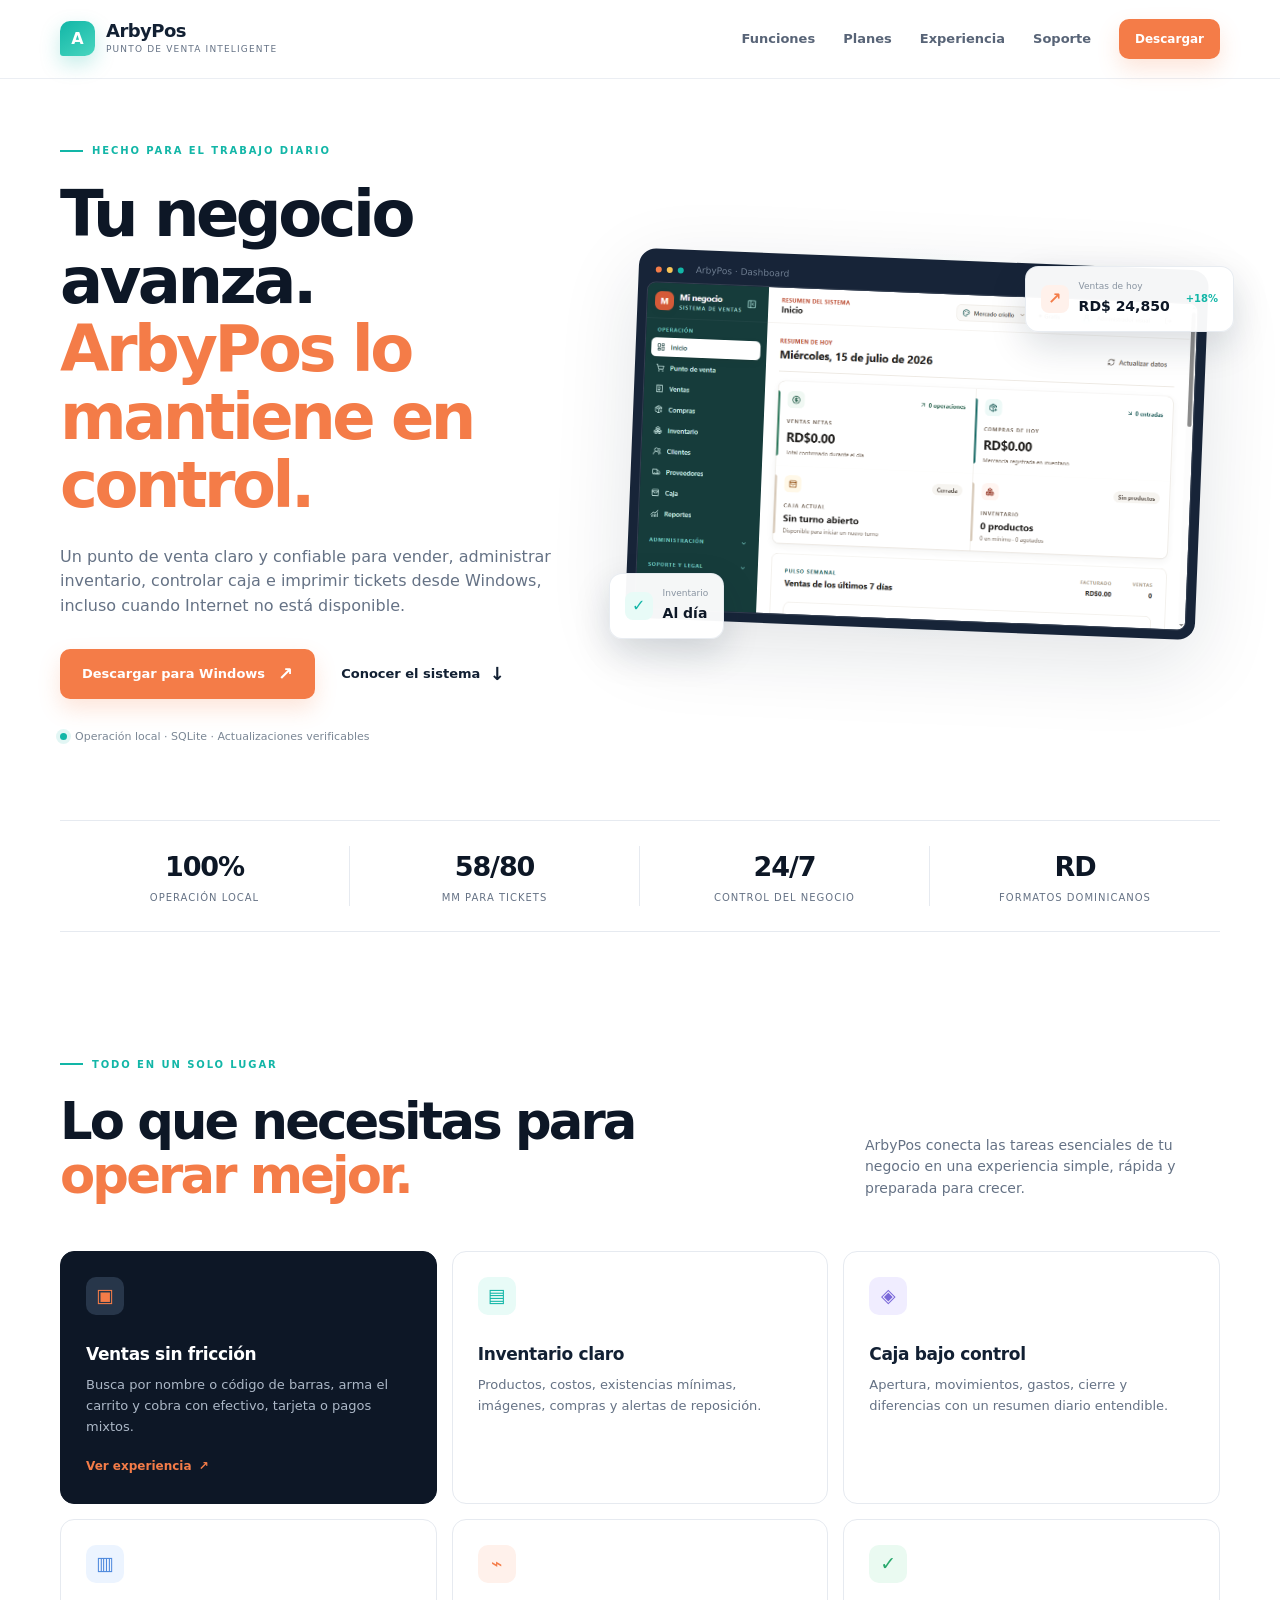
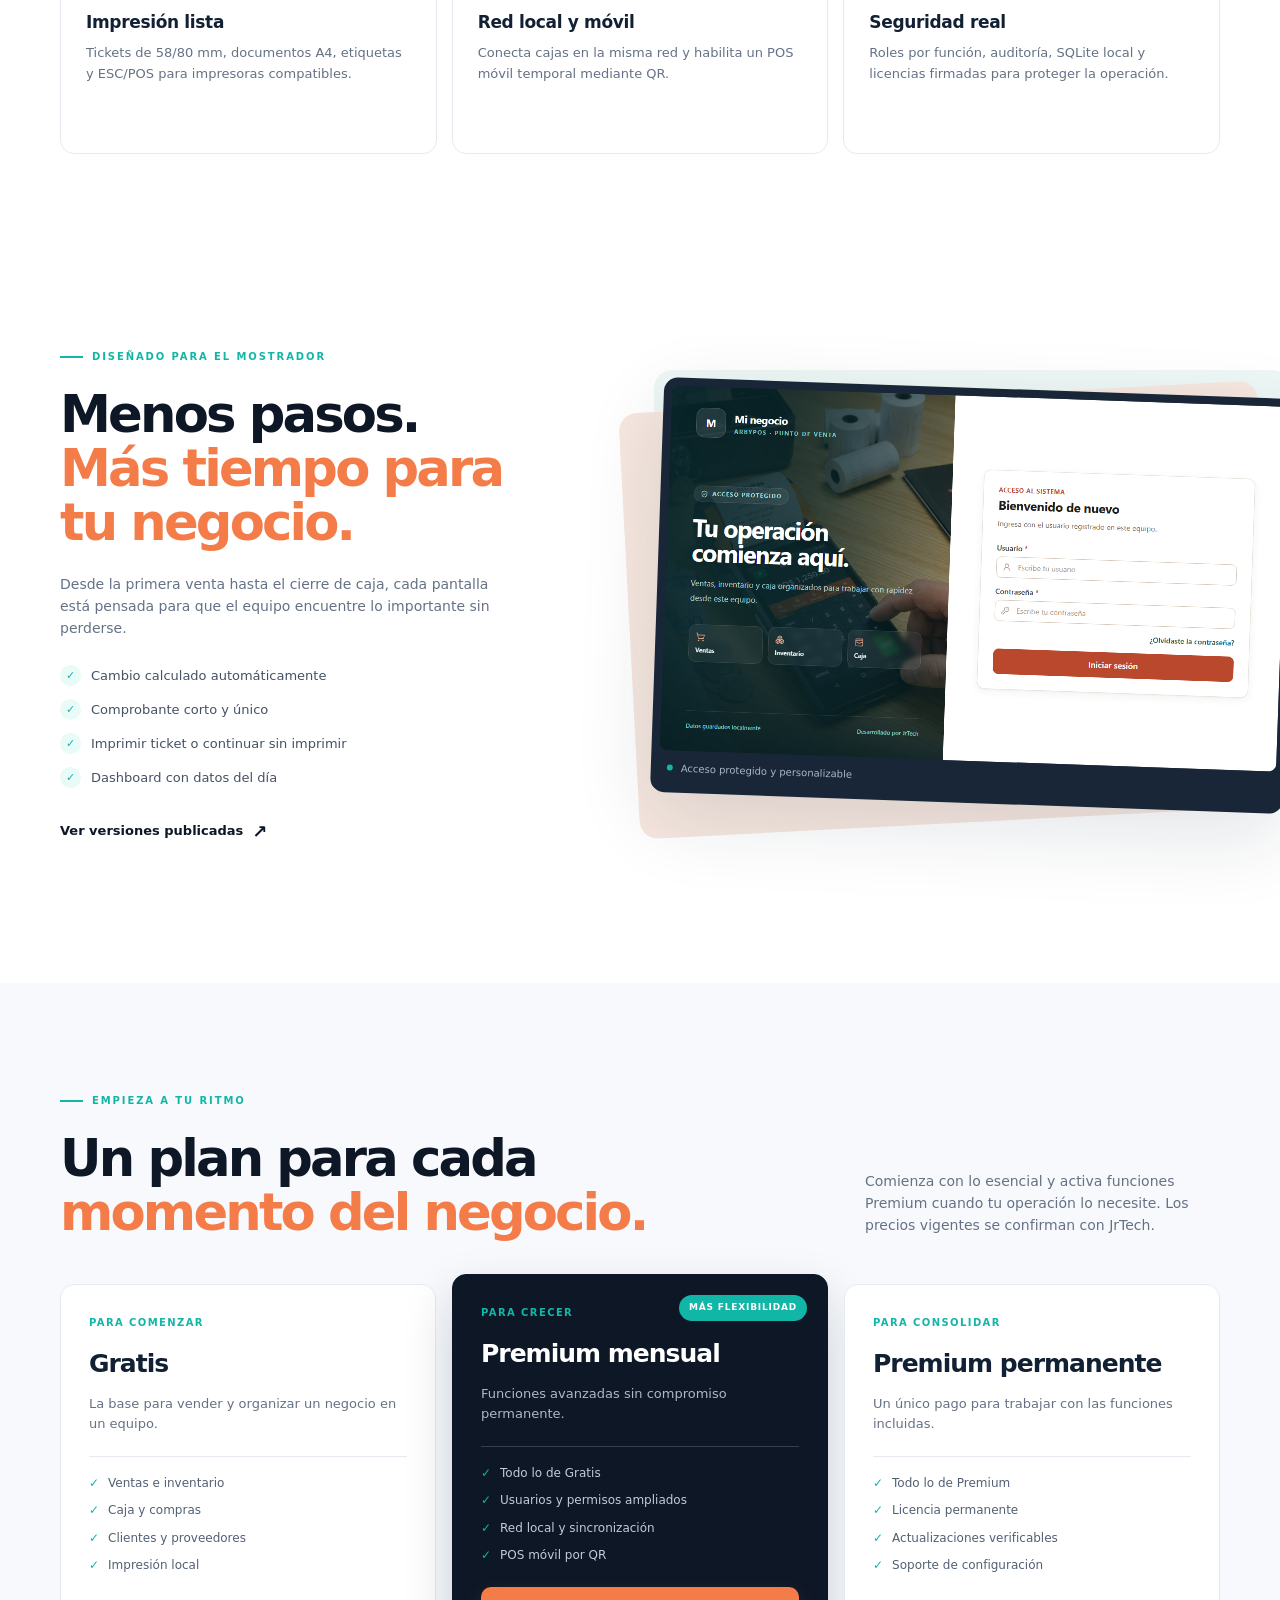
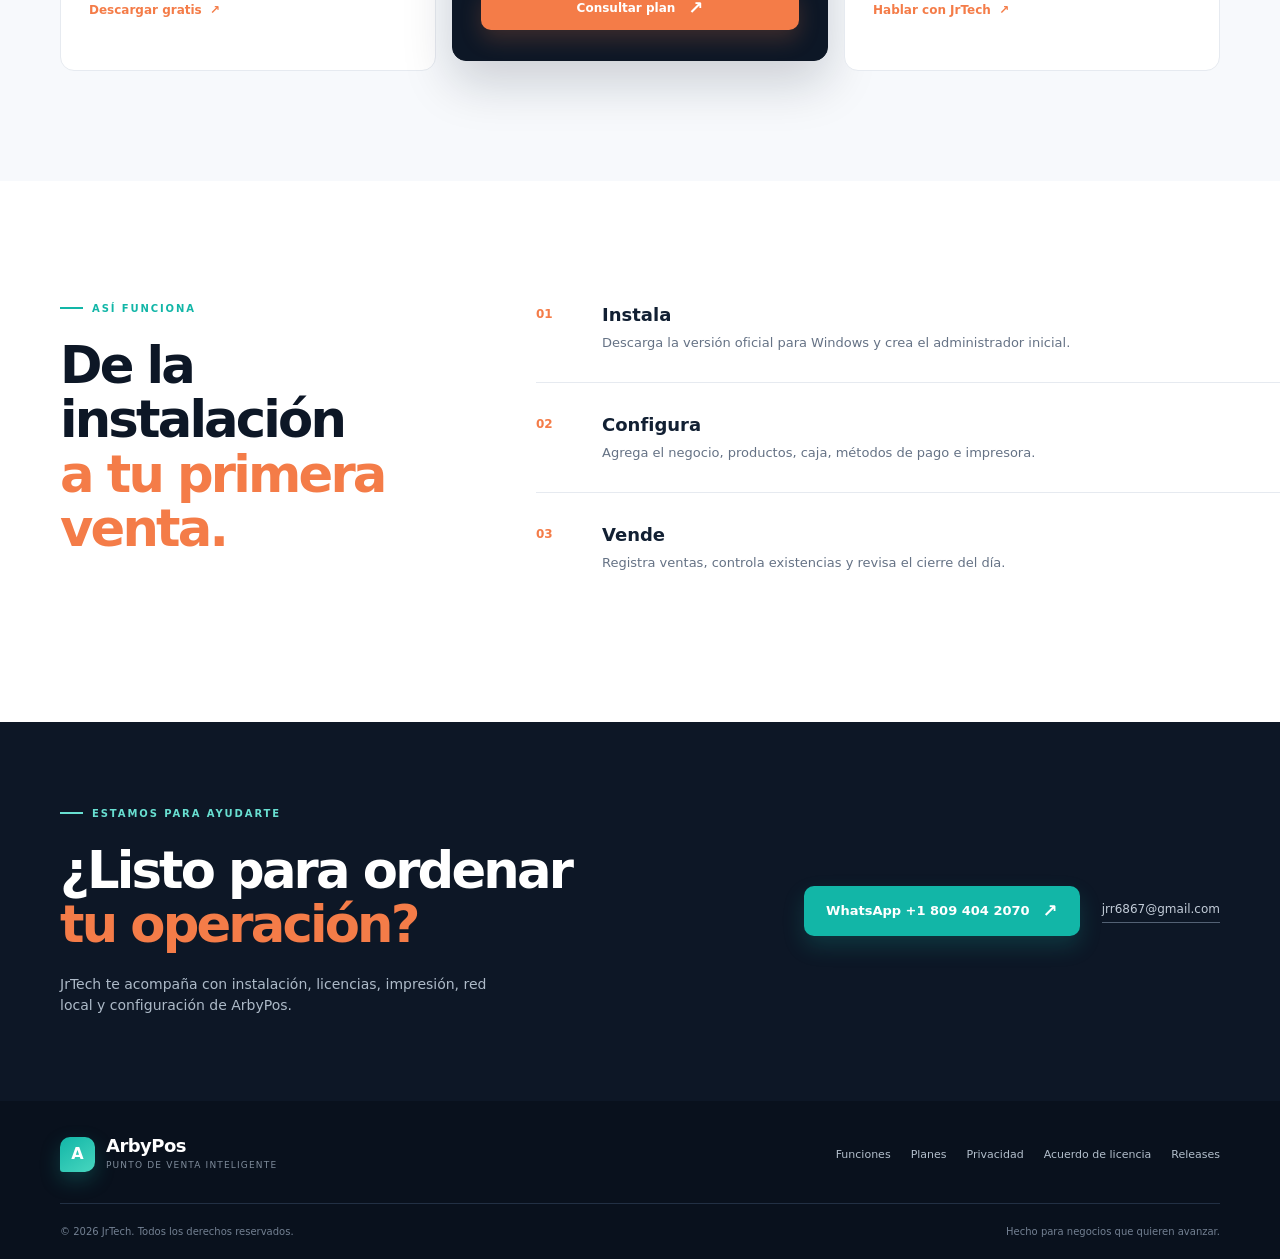
==== index.html @ 151a0b85 "fix: update support email" ====
<!doctype html>
<html lang="es">
  <head>
    <meta charset="UTF-8" />
    <meta name="viewport" content="width=device-width, initial-scale=1.0" />
    <meta name="description" content="ArbyPos: punto de venta para comercios con ventas, caja, inventario, impresión y operación local." />
    <meta name="theme-color" content="#0d1726" />
    <title>ArbyPos · Punto de venta inteligente</title>
    <link rel="icon" href="assets/ico.ico" />
    <link rel="stylesheet" href="styles.css" />
  </head>
  <body>
    <header class="site-header" id="inicio">
      <nav class="nav shell" aria-label="Navegación principal">
        <a class="brand" href="#inicio" aria-label="ArbyPos inicio">
          <span class="brand-mark" aria-hidden="true">A</span>
          <span><strong>ArbyPos</strong><small>punto de venta inteligente</small></span>
        </a>
        <button class="nav-toggle" type="button" aria-expanded="false" aria-controls="nav-links">Menú</button>
        <div class="nav-links" id="nav-links">
          <a href="#funciones">Funciones</a>
          <a href="#planes">Planes</a>
          <a href="#experiencia">Experiencia</a>
          <a href="#soporte">Soporte</a>
          <a class="button button-small" href="https://github.com/elx19/ArbyPos-Releases/releases/latest" target="_blank" rel="noreferrer">Descargar</a>
        </div>
      </nav>
    </header>

    <main>
      <section class="hero shell">
        <div class="hero-copy">
          <p class="eyebrow"><span></span> Hecho para el trabajo diario</p>
          <h1>Tu negocio avanza.<br /><em>ArbyPos lo mantiene en control.</em></h1>
          <p class="hero-text">Un punto de venta claro y confiable para vender, administrar inventario, controlar caja e imprimir tickets desde Windows, incluso cuando Internet no está disponible.</p>
          <div class="hero-actions">
            <a class="button" href="https://github.com/elx19/ArbyPos-Releases/releases/latest" target="_blank" rel="noreferrer">Descargar para Windows <span>↗</span></a>
            <a class="text-link" href="#funciones">Conocer el sistema <span>↓</span></a>
          </div>
          <div class="hero-note"><span class="status-dot"></span> Operación local · SQLite · Actualizaciones verificables</div>
        </div>
        <div class="hero-visual" aria-label="Vista del dashboard de ArbyPos">
          <div class="visual-glow"></div>
          <div class="device-frame">
            <div class="window-bar"><i></i><i></i><i></i><span>ArbyPos · Dashboard</span></div>
            <img src="assets/arbypos-dashboard-v021.png" alt="Dashboard de ArbyPos v0.2.1" />
          </div>
          <div class="floating-card floating-sales"><span class="mini-icon orange">↗</span><div><small>Ventas de hoy</small><strong>RD$ 24,850</strong></div><b>+18%</b></div>
          <div class="floating-card floating-stock"><span class="mini-icon teal">✓</span><div><small>Inventario</small><strong>Al día</strong></div></div>
        </div>
      </section>

      <section class="stats shell" aria-label="Resumen de ArbyPos">
        <div><strong>100%</strong><span>operación local</span></div>
        <div><strong>58/80</strong><span>mm para tickets</span></div>
        <div><strong>24/7</strong><span>control del negocio</span></div>
        <div><strong>RD</strong><span>formatos dominicanos</span></div>
      </section>

      <section class="section shell" id="funciones">
        <div class="section-heading"><div><p class="eyebrow"><span></span> Todo en un solo lugar</p><h2>Lo que necesitas para<br /><em>operar mejor.</em></h2></div><p>ArbyPos conecta las tareas esenciales de tu negocio en una experiencia simple, rápida y preparada para crecer.</p></div>
        <div class="feature-grid">
          <article class="feature-card feature-primary"><div class="feature-icon">▣</div><h3>Ventas sin fricción</h3><p>Busca por nombre o código de barras, arma el carrito y cobra con efectivo, tarjeta o pagos mixtos.</p><a href="#experiencia">Ver experiencia <span>↗</span></a></article>
          <article class="feature-card"><div class="feature-icon teal-icon">▤</div><h3>Inventario claro</h3><p>Productos, costos, existencias mínimas, imágenes, compras y alertas de reposición.</p></article>
          <article class="feature-card"><div class="feature-icon purple-icon">◈</div><h3>Caja bajo control</h3><p>Apertura, movimientos, gastos, cierre y diferencias con un resumen diario entendible.</p></article>
          <article class="feature-card"><div class="feature-icon blue-icon">▥</div><h3>Impresión lista</h3><p>Tickets de 58/80 mm, documentos A4, etiquetas y ESC/POS para impresoras compatibles.</p></article>
          <article class="feature-card"><div class="feature-icon orange-icon">⌁</div><h3>Red local y móvil</h3><p>Conecta cajas en la misma red y habilita un POS móvil temporal mediante QR.</p></article>
          <article class="feature-card"><div class="feature-icon green-icon">✓</div><h3>Seguridad real</h3><p>Roles por función, auditoría, SQLite local y licencias firmadas para proteger la operación.</p></article>
        </div>
      </section>

      <section class="split-section shell" id="experiencia">
        <div class="split-copy"><p class="eyebrow"><span></span> Diseñado para el mostrador</p><h2>Menos pasos.<br /><em>Más tiempo para tu negocio.</em></h2><p>Desde la primera venta hasta el cierre de caja, cada pantalla está pensada para que el equipo encuentre lo importante sin perderse.</p><ul class="check-list"><li><span>✓</span> Cambio calculado automáticamente</li><li><span>✓</span> Comprobante corto y único</li><li><span>✓</span> Imprimir ticket o continuar sin imprimir</li><li><span>✓</span> Dashboard con datos del día</li></ul><a class="text-link dark-link" href="https://github.com/elx19/ArbyPos-Releases" target="_blank" rel="noreferrer">Ver versiones publicadas <span>↗</span></a></div>
        <div class="screenshot-stack"><div class="screenshot-back"></div><figure><img src="assets/arbypos-login-v021.png" alt="Pantalla de inicio de sesión de ArbyPos" /><figcaption><span class="caption-dot"></span> Acceso protegido y personalizable</figcaption></figure></div>
      </section>

      <section class="plans-section" id="planes">
        <div class="shell"><div class="section-heading plans-heading"><div><p class="eyebrow"><span></span> Empieza a tu ritmo</p><h2>Un plan para cada<br /><em>momento del negocio.</em></h2></div><p>Comienza con lo esencial y activa funciones Premium cuando tu operación lo necesite. Los precios vigentes se confirman con JrTech.</p></div>
          <div class="plans-grid">
            <article class="plan-card"><p class="plan-label">Para comenzar</p><h3>Gratis</h3><p class="plan-description">La base para vender y organizar un negocio en un equipo.</p><ul><li>Ventas e inventario</li><li>Caja y compras</li><li>Clientes y proveedores</li><li>Impresión local</li></ul><a class="plan-link" href="https://github.com/elx19/ArbyPos-Releases/releases/latest" target="_blank" rel="noreferrer">Descargar gratis <span>↗</span></a></article>
            <article class="plan-card plan-featured"><div class="popular">Más flexibilidad</div><p class="plan-label">Para crecer</p><h3>Premium mensual</h3><p class="plan-description">Funciones avanzadas sin compromiso permanente.</p><ul><li>Todo lo de Gratis</li><li>Usuarios y permisos ampliados</li><li>Red local y sincronización</li><li>POS móvil por QR</li></ul><a class="button button-full" href="https://wa.me/18094042070?text=Quiero%20conocer%20ArbyPos%20Premium%20mensual" target="_blank" rel="noreferrer">Consultar plan <span>↗</span></a></article>
            <article class="plan-card"><p class="plan-label">Para consolidar</p><h3>Premium permanente</h3><p class="plan-description">Un único pago para trabajar con las funciones incluidas.</p><ul><li>Todo lo de Premium</li><li>Licencia permanente</li><li>Actualizaciones verificables</li><li>Soporte de configuración</li></ul><a class="plan-link" href="https://wa.me/18094042070?text=Quiero%20conocer%20ArbyPos%20Premium%20permanente" target="_blank" rel="noreferrer">Hablar con JrTech <span>↗</span></a></article>
          </div>
        </div>
      </section>

      <section class="workflow shell"><div class="workflow-intro"><p class="eyebrow"><span></span> Así funciona</p><h2>De la instalación<br /><em>a tu primera venta.</em></h2></div><div class="workflow-steps"><div class="step"><b>01</b><div><h3>Instala</h3><p>Descarga la versión oficial para Windows y crea el administrador inicial.</p></div></div><div class="step"><b>02</b><div><h3>Configura</h3><p>Agrega el negocio, productos, caja, métodos de pago e impresora.</p></div></div><div class="step"><b>03</b><div><h3>Vende</h3><p>Registra ventas, controla existencias y revisa el cierre del día.</p></div></div></div></section>

      <section class="support-section" id="soporte"><div class="shell support-inner"><div><p class="eyebrow light"><span></span> Estamos para ayudarte</p><h2>¿Listo para ordenar<br /><em>tu operación?</em></h2><p>JrTech te acompaña con instalación, licencias, impresión, red local y configuración de ArbyPos.</p></div><div class="support-actions"><a class="button button-light" href="https://wa.me/18094042070" target="_blank" rel="noreferrer">WhatsApp +1 809 404 2070 <span>↗</span></a><a class="support-email" href="mailto:jrr6867@gmail.com">jrr6867@gmail.com</a></div></div></section>
    </main>

    <footer class="footer"><div class="shell footer-top"><a class="brand footer-brand" href="#inicio"><span class="brand-mark">A</span><span><strong>ArbyPos</strong><small>punto de venta inteligente</small></span></a><div class="footer-links"><a href="#funciones">Funciones</a><a href="#planes">Planes</a><a href="privacy.html">Privacidad</a><a href="license.html">Acuerdo de licencia</a><a href="https://github.com/elx19/ArbyPos-Releases/releases" target="_blank" rel="noreferrer">Releases</a></div></div><div class="shell footer-bottom"><span>© <span id="year"></span> JrTech. Todos los derechos reservados.</span><span>Hecho para negocios que quieren avanzar.</span></div></footer>
    <script src="app.js" defer></script>
  </body>
</html>
---- styles.css ----
:root{--ink:#122033;--muted:#657285;--line:#e6eaf0;--paper:#fff;--soft:#f7f9fc;--navy:#0d1726;--teal:#12b6a7;--orange:#f47c48;--purple:#7967d9;--blue:#4e89dd;--shadow:0 24px 80px rgba(15,31,52,.12)}
*{box-sizing:border-box}html{scroll-behavior:smooth}body{margin:0;color:var(--ink);background:var(--paper);font-family:Inter,ui-sans-serif,system-ui,-apple-system,"Segoe UI",sans-serif;line-height:1.55}a{color:inherit;text-decoration:none}img{display:block;max-width:100%}.shell{width:min(1160px,calc(100% - 48px));margin:0 auto}.site-header{position:sticky;top:0;z-index:20;background:rgba(255,255,255,.9);backdrop-filter:blur(16px);border-bottom:1px solid rgba(230,234,240,.8)}.nav{min-height:78px;display:flex;align-items:center;justify-content:space-between;gap:28px}.brand{display:flex;align-items:center;gap:11px}.brand-mark{width:35px;height:35px;display:grid;place-items:center;background:linear-gradient(145deg,var(--teal),#48d6bf);color:#fff;font-weight:900;border-radius:10px 10px 10px 3px;box-shadow:0 8px 20px rgba(18,182,167,.25)}.brand strong{display:block;font-size:18px;line-height:1.1;letter-spacing:-.03em}.brand small{display:block;color:var(--muted);font-size:9px;text-transform:uppercase;letter-spacing:.13em;margin-top:3px}.nav-links{display:flex;align-items:center;gap:28px;color:#586477;font-size:13px;font-weight:650}.nav-links a:not(.button):hover,.text-link:hover,.footer-links a:hover{color:var(--teal)}.button{display:inline-flex;align-items:center;justify-content:center;gap:13px;background:var(--orange);color:#fff;padding:15px 22px;border-radius:10px;font-weight:750;font-size:13px;box-shadow:0 10px 22px rgba(244,124,72,.2);transition:transform .2s,box-shadow .2s}.button:hover{transform:translateY(-2px);box-shadow:0 14px 28px rgba(244,124,72,.27)}.button span,.text-link span{font-size:18px;line-height:0}.button-small{padding:11px 16px;font-size:12px}.nav-toggle{display:none;background:none;border:1px solid var(--line);border-radius:8px;padding:8px 12px;color:var(--ink);font:inherit;font-size:12px}.hero{min-height:650px;display:grid;grid-template-columns:46% 54%;align-items:center;gap:10px;padding-top:64px;padding-bottom:75px}.eyebrow{display:flex;align-items:center;gap:9px;color:var(--teal);font-size:10px;text-transform:uppercase;letter-spacing:.19em;font-weight:800;margin:0 0 22px}.eyebrow>span{width:23px;height:2px;background:var(--teal);display:inline-block}.hero h1,.section-heading h2,.split-copy h2,.plans-heading h2,.workflow h2,.support-inner h2{font-size:clamp(38px,5vw,66px);line-height:1.06;letter-spacing:-.055em;margin:0;color:var(--navy)}em{color:var(--orange);font-style:normal}.hero-text{max-width:500px;color:var(--muted);font-size:16px;margin:25px 0 30px}.hero-actions{display:flex;align-items:center;gap:26px}.text-link{font-weight:750;font-size:13px;display:inline-flex;align-items:center;gap:9px}.hero-note{display:flex;align-items:center;gap:8px;color:#7b8795;font-size:11px;margin-top:29px}.status-dot{width:7px;height:7px;background:var(--teal);border-radius:50%;box-shadow:0 0 0 4px rgba(18,182,167,.12)}.hero-visual{position:relative;min-height:480px;display:grid;place-items:center}.visual-glow{position:absolute;width:420px;height:420px;border-radius:50%;background:radial-gradient(circle,rgba(18,182,167,.18),rgba(18,182,167,0) 67%)}.device-frame{width:min(570px,100%);position:relative;padding:9px;border-radius:17px;background:#172438;box-shadow:var(--shadow);transform:rotate(2.3deg);z-index:1}.device-frame img{border-radius:9px;border:1px solid rgba(255,255,255,.12)}.window-bar{height:24px;color:#90a0b3;font-size:9px;display:flex;align-items:center;gap:5px;padding:0 8px}.window-bar i{width:6px;height:6px;border-radius:50%;background:#f47c48}.window-bar i:nth-child(2){background:#f7c457}.window-bar i:nth-child(3){background:#12b6a7}.window-bar span{margin-left:7px;opacity:.7}.floating-card{position:absolute;z-index:2;background:rgba(255,255,255,.96);border:1px solid rgba(230,234,240,.9);border-radius:13px;padding:13px 15px;display:flex;align-items:center;gap:10px;box-shadow:0 14px 36px rgba(15,31,52,.15)}.floating-card small{display:block;color:#8994a1;font-size:9px}.floating-card strong{display:block;font-size:14px;color:var(--navy);margin-top:2px}.floating-card b{color:var(--teal);font-size:10px;margin-left:6px}.floating-sales{top:62px;right:-4px}.floating-stock{bottom:45px;left:5px}.mini-icon{width:28px;height:28px;display:grid;place-items:center;border-radius:8px;font-weight:900}.mini-icon.orange{color:var(--orange);background:#fff1eb}.mini-icon.teal{color:var(--teal);background:#e8fbf7}.stats{display:grid;grid-template-columns:repeat(4,1fr);border-top:1px solid var(--line);border-bottom:1px solid var(--line);padding:25px 0}.stats div{display:flex;flex-direction:column;align-items:center;gap:2px;border-right:1px solid var(--line)}.stats div:last-child{border:0}.stats strong{font-size:27px;letter-spacing:-.04em;color:var(--navy)}.stats span{font-size:10px;color:var(--muted);text-transform:uppercase;letter-spacing:.1em}.section{padding:125px 0}.section-heading{display:flex;align-items:flex-end;justify-content:space-between;gap:40px;margin-bottom:48px}.section-heading h2,.split-copy h2,.plans-heading h2,.workflow h2,.support-inner h2{font-size:clamp(35px,4vw,52px)}.section-heading>p{max-width:355px;color:var(--muted);font-size:14px;margin:0 0 3px}.feature-grid{display:grid;grid-template-columns:repeat(3,1fr);gap:15px}.feature-card{min-height:235px;border:1px solid var(--line);border-radius:14px;padding:25px;background:#fff;transition:transform .2s,box-shadow .2s}.feature-card:hover{transform:translateY(-4px);box-shadow:0 16px 38px rgba(15,31,52,.09)}.feature-primary{background:var(--navy);border-color:var(--navy);color:#fff}.feature-icon{width:38px;height:38px;display:grid;place-items:center;background:#fff1eb;color:var(--orange);border-radius:10px;font-size:19px;margin-bottom:26px}.feature-primary .feature-icon{background:#27364a}.teal-icon{background:#e8fbf7;color:var(--teal)}.purple-icon{background:#f0edff;color:var(--purple)}.blue-icon{background:#ecf4ff;color:var(--blue)}.orange-icon{background:#fff1eb;color:var(--orange)}.green-icon{background:#eafaf1;color:#27a86c}.feature-card h3{font-size:17px;margin:0 0 8px;letter-spacing:-.02em}.feature-card p{color:var(--muted);font-size:13px;margin:0;line-height:1.6}.feature-primary p{color:#acb8c7}.feature-card a{display:inline-flex;gap:7px;margin-top:20px;color:var(--orange);font-size:12px;font-weight:750}.split-section{display:grid;grid-template-columns:43% 57%;gap:70px;align-items:center;padding:70px 0 140px}.split-copy>p:not(.eyebrow){color:var(--muted);font-size:14px;max-width:450px;margin:25px 0}.check-list{list-style:none;padding:0;margin:26px 0 30px;display:grid;gap:13px;font-size:13px;color:#445265}.check-list li{display:flex;align-items:center;gap:10px}.check-list span{display:grid;place-items:center;width:21px;height:21px;border-radius:50%;background:#e8fbf7;color:var(--teal);font-size:11px;font-weight:900}.dark-link{color:var(--navy)}.screenshot-stack{position:relative;padding:18px 0 20px 28px}.screenshot-stack:before{content:"";position:absolute;inset:0 0 28px 25px;background:#edf7f5;border-radius:18px}.screenshot-back{position:absolute;inset:27px 22px 0 0;background:#f6e7df;border-radius:18px;transform:rotate(-3deg)}.screenshot-stack figure{position:relative;margin:0;background:#182638;border-radius:14px;padding:8px;box-shadow:var(--shadow);transform:rotate(2deg)}.screenshot-stack img{border-radius:8px;width:100%}.screenshot-stack figcaption{height:34px;display:flex;align-items:center;gap:8px;color:#a9b6c5;font-size:10px;padding:0 8px}.caption-dot{width:6px;height:6px;background:var(--teal);border-radius:50%}.plans-section{background:var(--soft);padding:110px 0}.plans-heading{margin-bottom:45px}.plans-grid{display:grid;grid-template-columns:repeat(3,1fr);gap:16px}.plan-card{position:relative;background:#fff;border:1px solid var(--line);border-radius:14px;padding:30px 28px;min-height:360px}.plan-featured{background:var(--navy);border-color:var(--navy);color:#fff;box-shadow:0 22px 50px rgba(13,23,38,.18);transform:translateY(-10px)}.popular{position:absolute;right:20px;top:20px;background:var(--teal);color:#fff;border-radius:30px;font-size:9px;padding:6px 10px;text-transform:uppercase;letter-spacing:.09em;font-weight:800}.plan-label{color:var(--teal);font-size:10px;text-transform:uppercase;letter-spacing:.14em;font-weight:800;margin:0 0 14px}.plan-card h3{font-size:25px;letter-spacing:-.04em;margin:0 0 10px}.plan-description{color:var(--muted);font-size:13px;min-height:45px;margin:0 0 17px}.plan-featured .plan-description{color:#aeb9c8}.plan-card ul{list-style:none;padding:0;margin:0 0 22px;border-top:1px solid var(--line);padding-top:17px;display:grid;gap:9px;color:#526073;font-size:12px}.plan-featured ul{border-color:#314052;color:#c2ccd8}.plan-card li:before{content:"✓";color:var(--teal);font-weight:900;margin-right:9px}.plan-link{display:inline-flex;gap:8px;font-size:12px;font-weight:800;color:var(--orange)}.button-full{width:100%;padding:12px;font-size:12px}.workflow{display:grid;grid-template-columns:35% 65%;gap:70px;padding:120px 0}.workflow-steps{display:grid;gap:0}.step{display:grid;grid-template-columns:48px 1fr;gap:18px;padding:0 0 28px;margin-bottom:28px;border-bottom:1px solid var(--line)}.step:last-child{border:0;margin:0}.step>b{font-size:12px;color:var(--orange);padding-top:4px}.step h3{font-size:18px;margin:0 0 5px}.step p{color:var(--muted);font-size:13px;margin:0;max-width:470px}.support-section{background:var(--navy);color:#fff}.support-inner{padding:84px 0;display:flex;align-items:center;justify-content:space-between;gap:40px}.eyebrow.light{color:#68dfd1}.eyebrow.light>span{background:#68dfd1}.support-inner h2{color:#fff}.support-inner>div>p:not(.eyebrow){color:#adbac8;max-width:430px;font-size:14px;margin:22px 0 0}.support-actions{display:flex;align-items:center;gap:22px}.button-light{background:var(--teal);box-shadow:0 10px 22px rgba(18,182,167,.2)}.support-email{color:#c2ccd8;font-size:12px;border-bottom:1px solid #536174;padding-bottom:3px}.footer{background:#09111d;color:#b3bfcc}.footer-top{display:flex;align-items:center;justify-content:space-between;padding:35px 0 30px;border-bottom:1px solid #223044}.footer-brand strong{color:#fff}.footer-brand small{color:#7f8c9b}.footer-links{display:flex;gap:20px;font-size:11px}.footer-bottom{display:flex;justify-content:space-between;padding:20px 0;font-size:10px;color:#738092}@media(max-width:900px){.hero{grid-template-columns:1fr;padding-top:55px}.hero-copy{max-width:650px}.hero-visual{min-height:390px}.section-heading,.support-inner{align-items:flex-start;flex-direction:column}.feature-grid{grid-template-columns:repeat(2,1fr)}.split-section{grid-template-columns:1fr;gap:20px}.split-copy{max-width:620px}.plans-grid{grid-template-columns:1fr}.plan-featured{transform:none}.workflow{grid-template-columns:1fr;gap:45px}.support-actions{flex-wrap:wrap}.floating-sales{right:0}.nav-links{gap:18px}}@media(max-width:640px){.shell{width:min(100% - 32px,560px)}.nav{min-height:68px}.nav-toggle{display:block}.nav-links{display:none;position:absolute;left:16px;right:16px;top:62px;background:#fff;border:1px solid var(--line);border-radius:12px;padding:13px;box-shadow:0 15px 30px rgba(15,31,52,.12);flex-direction:column;align-items:stretch;gap:3px}.nav-links.is-open{display:flex}.nav-links a{padding:10px}.nav-links .button{text-align:center;margin-top:5px}.hero h1{font-size:42px}.hero-text{font-size:14px}.hero-actions{align-items:flex-start;flex-direction:column;gap:18px}.hero-visual{min-height:300px;margin-top:15px}.device-frame{transform:rotate(1deg)}.floating-card{padding:9px 10px}.floating-card strong{font-size:11px}.floating-sales{top:7px;right:-4px}.floating-stock{bottom:8px;left:-4px}.stats{grid-template-columns:repeat(2,1fr);gap:18px 0}.stats div:nth-child(2){border:0}.stats strong{font-size:22px}.section,.plans-section,.workflow{padding:82px 0}.feature-grid{grid-template-columns:1fr}.feature-card{min-height:0}.screenshot-stack{padding-left:8px}.screenshot-stack:before{left:8px}.footer-top,.footer-bottom{align-items:flex-start;flex-direction:column;gap:25px}.footer-links{flex-wrap:wrap;gap:12px 17px}.support-inner{padding:70px 0}}
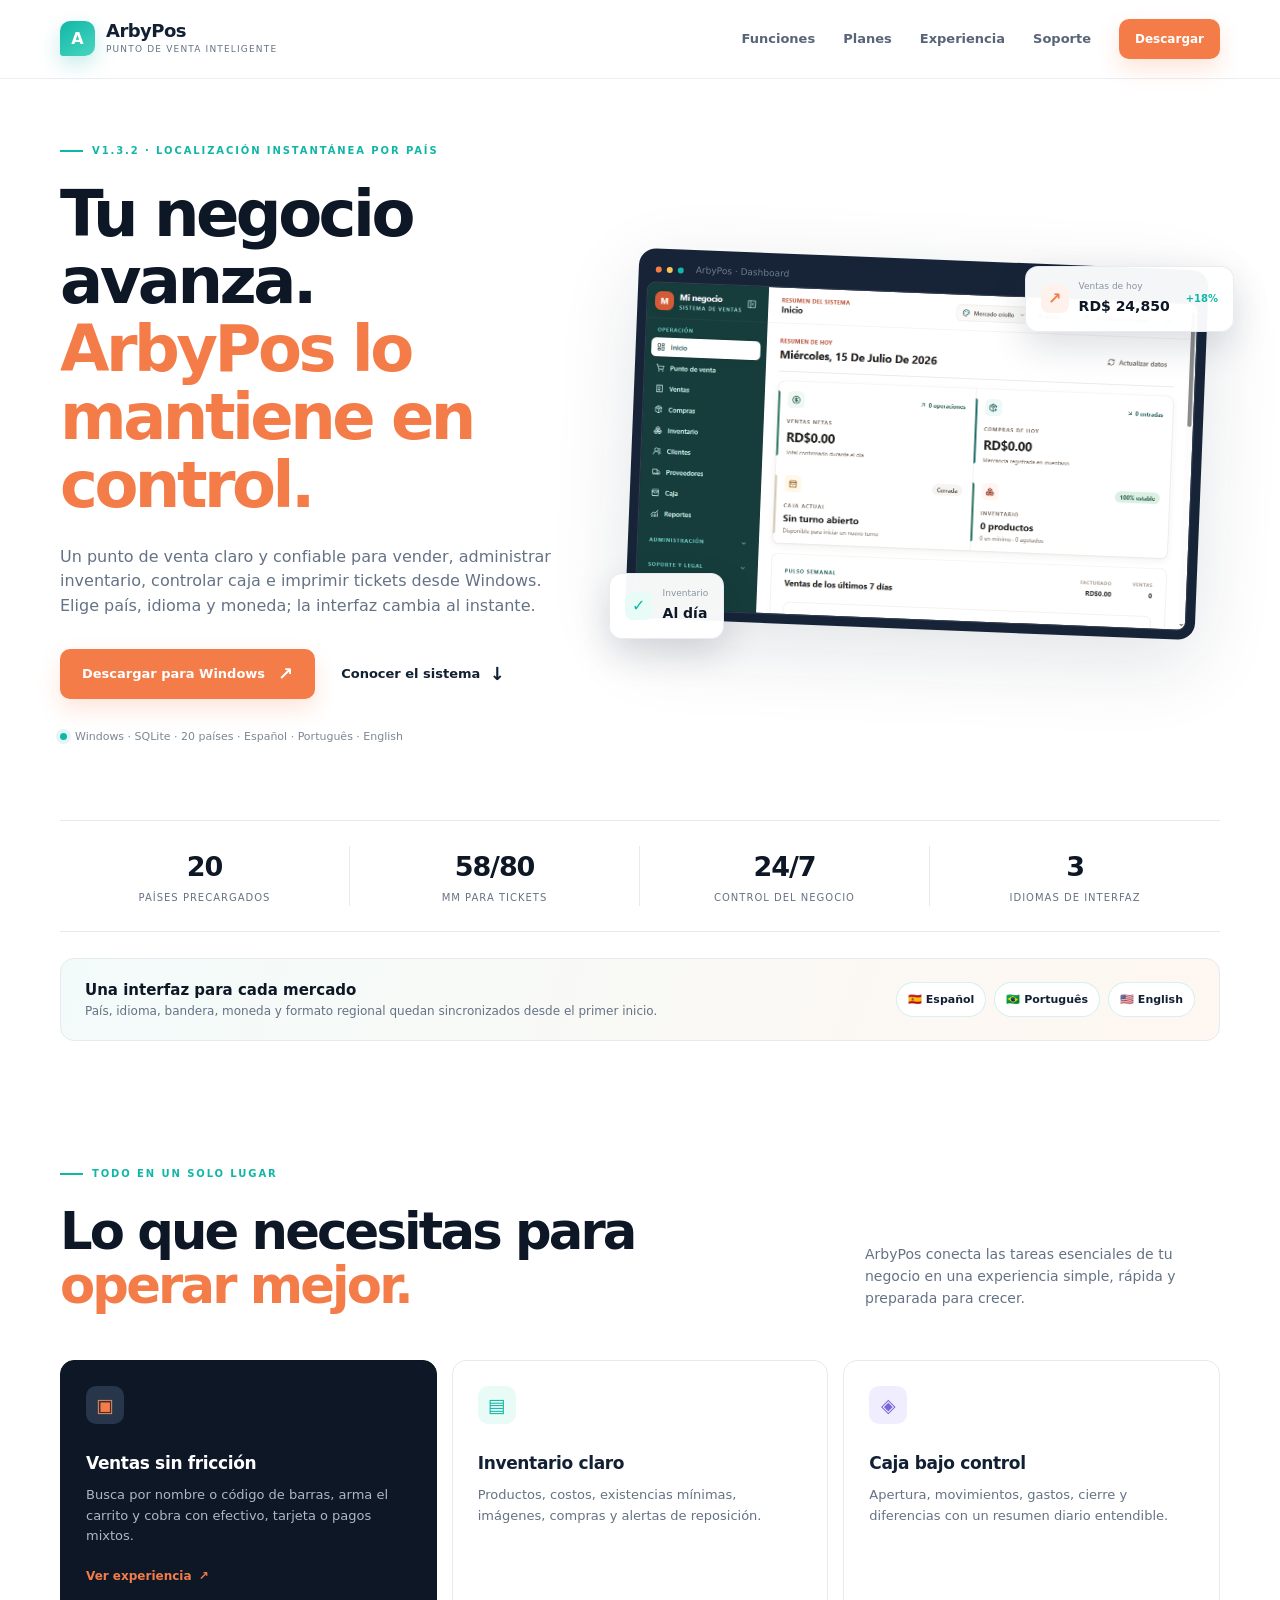
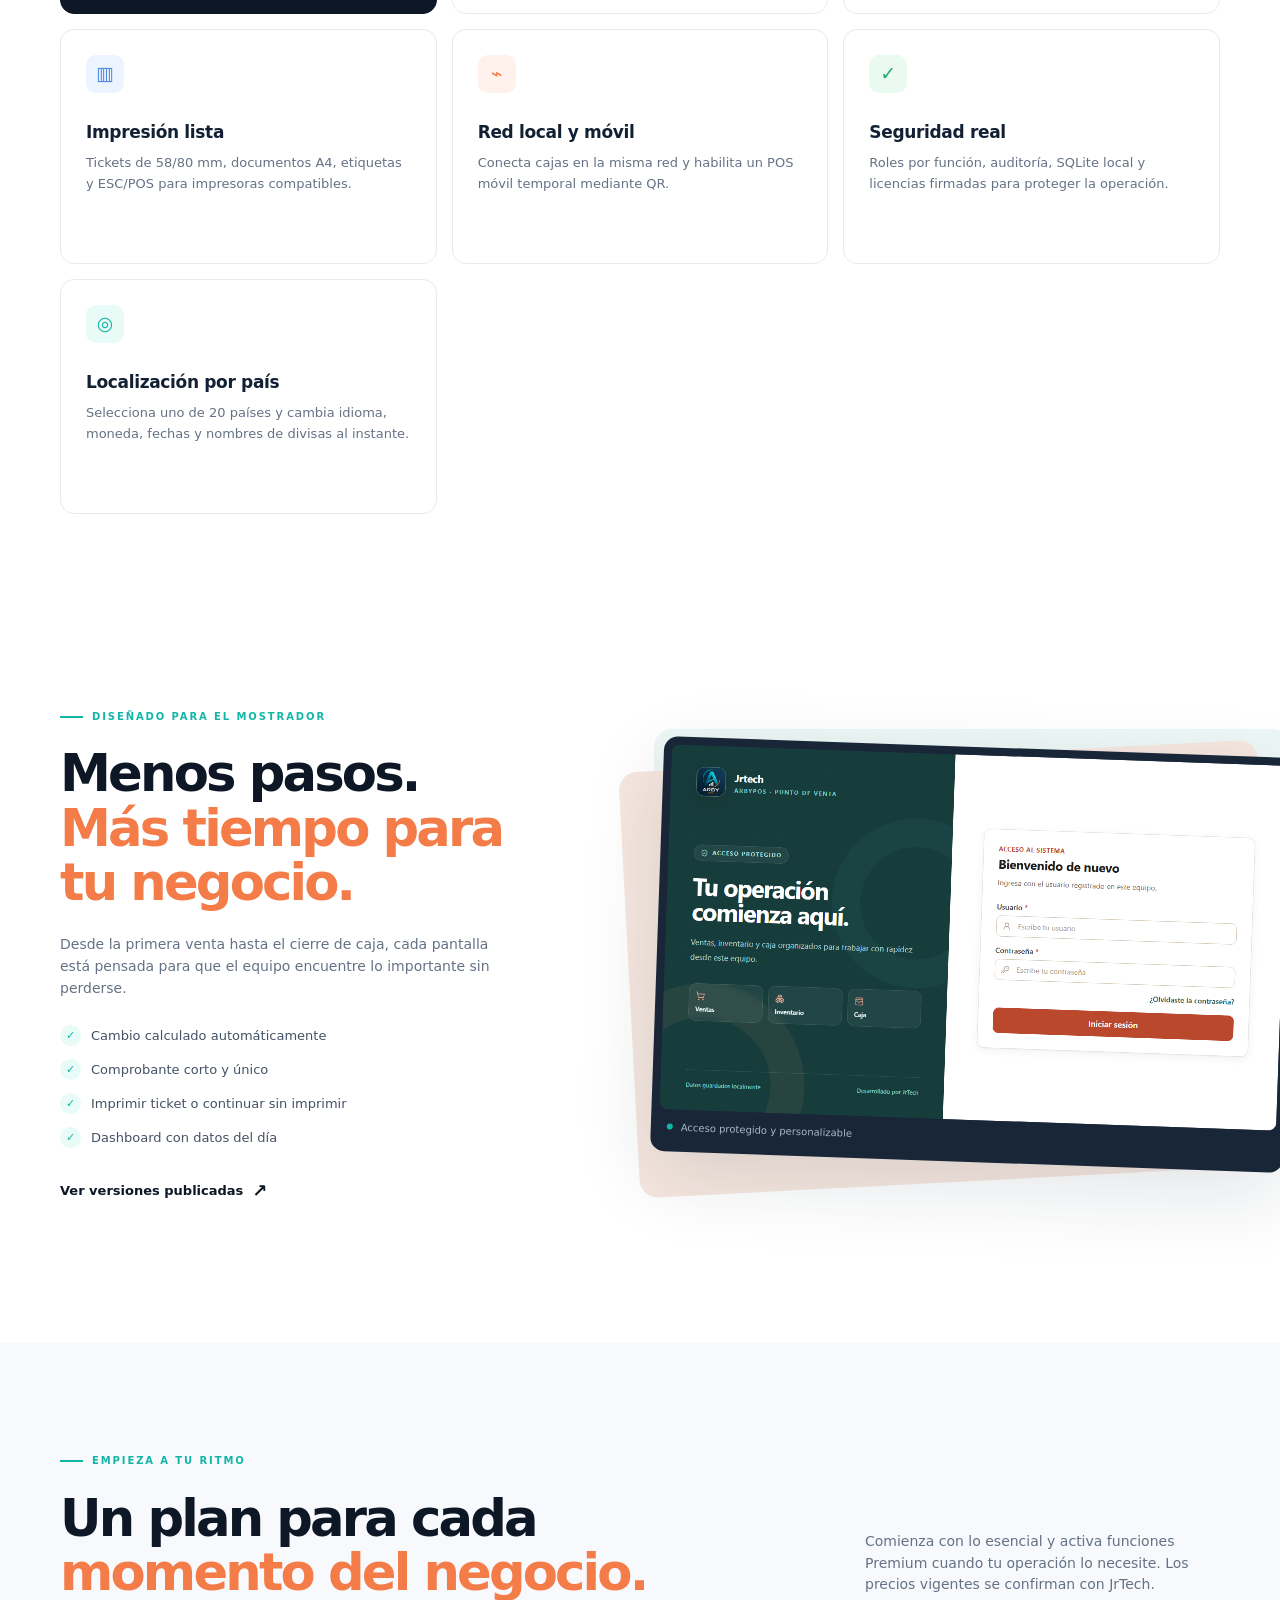
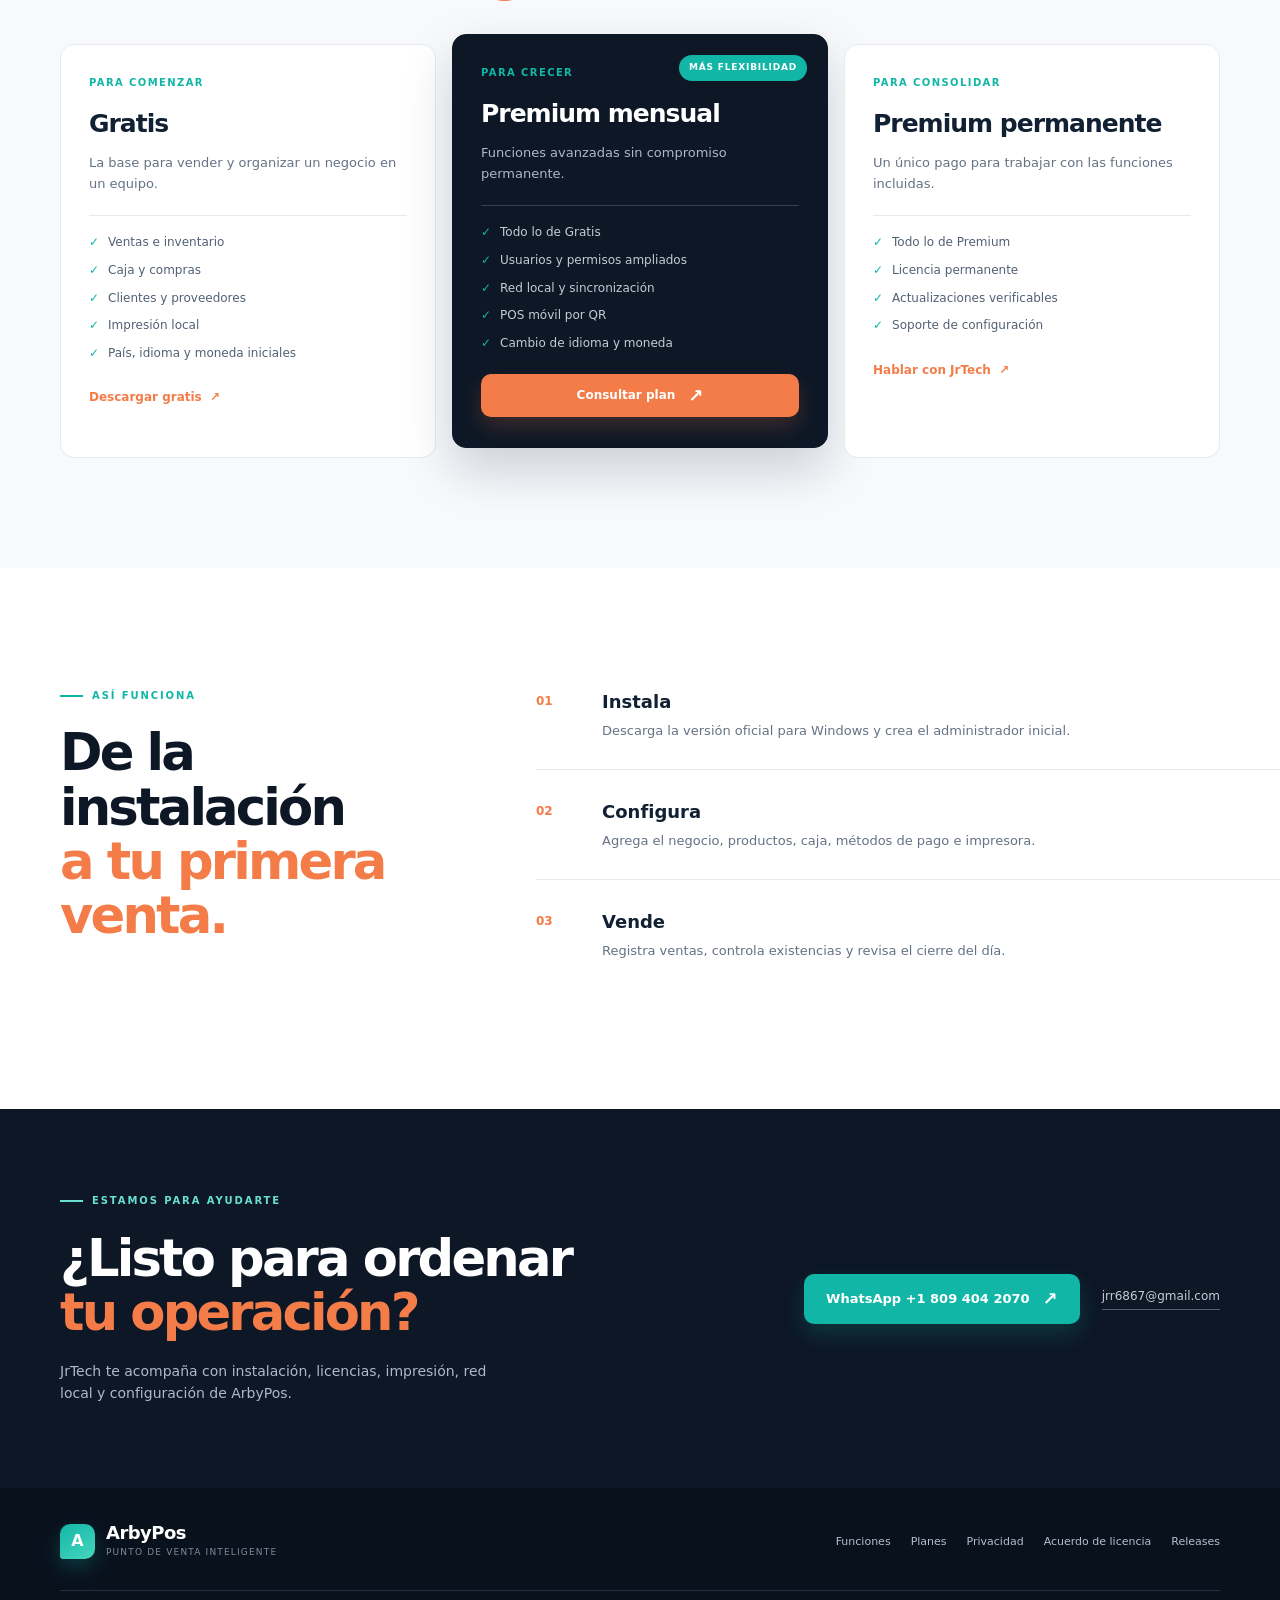
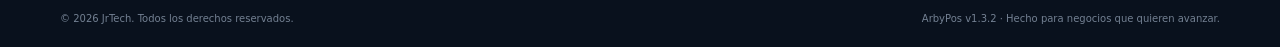
==== commit 91d1b5af: "docs: update public site for ArbyPos 1.3.2" ====
--- a/index.html
+++ b/index.html
@@ -3,7 +3,8 @@
   <head>
     <meta charset="UTF-8" />
     <meta name="viewport" content="width=device-width, initial-scale=1.0" />
-    <meta name="description" content="ArbyPos: punto de venta para comercios con ventas, caja, inventario, impresión y operación local." />
+    <meta name="google-site-verification" content="catIKVI8KNx96oA4AyntzoFPL_QOzbjE3IwssSA39dU" />
+    <meta name="description" content="ArbyPos v1.3.2: punto de venta para Windows con ventas, caja, inventario, impresión, localización por país y cambio instantáneo de idioma y moneda." />
     <meta name="theme-color" content="#0d1726" />
     <title>ArbyPos · Punto de venta inteligente</title>
     <link rel="icon" href="assets/ico.ico" />
@@ -30,20 +31,20 @@
     <main>
       <section class="hero shell">
         <div class="hero-copy">
-          <p class="eyebrow"><span></span> Hecho para el trabajo diario</p>
+          <p class="eyebrow"><span></span> v1.3.2 · Localización instantánea por país</p>
           <h1>Tu negocio avanza.<br /><em>ArbyPos lo mantiene en control.</em></h1>
-          <p class="hero-text">Un punto de venta claro y confiable para vender, administrar inventario, controlar caja e imprimir tickets desde Windows, incluso cuando Internet no está disponible.</p>
+          <p class="hero-text">Un punto de venta claro y confiable para vender, administrar inventario, controlar caja e imprimir tickets desde Windows. Elige país, idioma y moneda; la interfaz cambia al instante.</p>
           <div class="hero-actions">
             <a class="button" href="https://github.com/elx19/ArbyPos-Releases/releases/latest" target="_blank" rel="noreferrer">Descargar para Windows <span>↗</span></a>
             <a class="text-link" href="#funciones">Conocer el sistema <span>↓</span></a>
           </div>
-          <div class="hero-note"><span class="status-dot"></span> Operación local · SQLite · Actualizaciones verificables</div>
+          <div class="hero-note"><span class="status-dot"></span> Windows · SQLite · 20 países · Español · Português · English</div>
         </div>
         <div class="hero-visual" aria-label="Vista del dashboard de ArbyPos">
           <div class="visual-glow"></div>
           <div class="device-frame">
             <div class="window-bar"><i></i><i></i><i></i><span>ArbyPos · Dashboard</span></div>
-            <img src="assets/arbypos-dashboard-v021.png" alt="Dashboard de ArbyPos v0.2.1" />
+            <img src="assets/arbypos-dashboard-v132.png" alt="Dashboard de ArbyPos v1.3.2" />
           </div>
           <div class="floating-card floating-sales"><span class="mini-icon orange">↗</span><div><small>Ventas de hoy</small><strong>RD$ 24,850</strong></div><b>+18%</b></div>
           <div class="floating-card floating-stock"><span class="mini-icon teal">✓</span><div><small>Inventario</small><strong>Al día</strong></div></div>
@@ -51,10 +52,15 @@
       </section>
 
       <section class="stats shell" aria-label="Resumen de ArbyPos">
-        <div><strong>100%</strong><span>operación local</span></div>
+        <div><strong>20</strong><span>países precargados</span></div>
         <div><strong>58/80</strong><span>mm para tickets</span></div>
         <div><strong>24/7</strong><span>control del negocio</span></div>
-        <div><strong>RD</strong><span>formatos dominicanos</span></div>
+        <div><strong>3</strong><span>idiomas de interfaz</span></div>
+      </section>
+
+      <section class="locale-strip shell" aria-label="Localización de ArbyPos">
+        <div><strong>Una interfaz para cada mercado</strong><span>País, idioma, bandera, moneda y formato regional quedan sincronizados desde el primer inicio.</span></div>
+        <div class="locale-pills"><span>🇪🇸 Español</span><span>🇧🇷 Português</span><span>🇺🇸 English</span></div>
       </section>
 
       <section class="section shell" id="funciones">
@@ -66,19 +72,20 @@
           <article class="feature-card"><div class="feature-icon blue-icon">▥</div><h3>Impresión lista</h3><p>Tickets de 58/80 mm, documentos A4, etiquetas y ESC/POS para impresoras compatibles.</p></article>
           <article class="feature-card"><div class="feature-icon orange-icon">⌁</div><h3>Red local y móvil</h3><p>Conecta cajas en la misma red y habilita un POS móvil temporal mediante QR.</p></article>
           <article class="feature-card"><div class="feature-icon green-icon">✓</div><h3>Seguridad real</h3><p>Roles por función, auditoría, SQLite local y licencias firmadas para proteger la operación.</p></article>
+          <article class="feature-card"><div class="feature-icon teal-icon">◎</div><h3>Localización por país</h3><p>Selecciona uno de 20 países y cambia idioma, moneda, fechas y nombres de divisas al instante.</p></article>
         </div>
       </section>
 
       <section class="split-section shell" id="experiencia">
         <div class="split-copy"><p class="eyebrow"><span></span> Diseñado para el mostrador</p><h2>Menos pasos.<br /><em>Más tiempo para tu negocio.</em></h2><p>Desde la primera venta hasta el cierre de caja, cada pantalla está pensada para que el equipo encuentre lo importante sin perderse.</p><ul class="check-list"><li><span>✓</span> Cambio calculado automáticamente</li><li><span>✓</span> Comprobante corto y único</li><li><span>✓</span> Imprimir ticket o continuar sin imprimir</li><li><span>✓</span> Dashboard con datos del día</li></ul><a class="text-link dark-link" href="https://github.com/elx19/ArbyPos-Releases" target="_blank" rel="noreferrer">Ver versiones publicadas <span>↗</span></a></div>
-        <div class="screenshot-stack"><div class="screenshot-back"></div><figure><img src="assets/arbypos-login-v021.png" alt="Pantalla de inicio de sesión de ArbyPos" /><figcaption><span class="caption-dot"></span> Acceso protegido y personalizable</figcaption></figure></div>
+        <div class="screenshot-stack"><div class="screenshot-back"></div><figure><img src="assets/arbypos-login-v132.png" alt="Pantalla de inicio de sesión de ArbyPos v1.3.2" /><figcaption><span class="caption-dot"></span> Acceso protegido y personalizable</figcaption></figure></div>
       </section>
 
       <section class="plans-section" id="planes">
         <div class="shell"><div class="section-heading plans-heading"><div><p class="eyebrow"><span></span> Empieza a tu ritmo</p><h2>Un plan para cada<br /><em>momento del negocio.</em></h2></div><p>Comienza con lo esencial y activa funciones Premium cuando tu operación lo necesite. Los precios vigentes se confirman con JrTech.</p></div>
           <div class="plans-grid">
-            <article class="plan-card"><p class="plan-label">Para comenzar</p><h3>Gratis</h3><p class="plan-description">La base para vender y organizar un negocio en un equipo.</p><ul><li>Ventas e inventario</li><li>Caja y compras</li><li>Clientes y proveedores</li><li>Impresión local</li></ul><a class="plan-link" href="https://github.com/elx19/ArbyPos-Releases/releases/latest" target="_blank" rel="noreferrer">Descargar gratis <span>↗</span></a></article>
-            <article class="plan-card plan-featured"><div class="popular">Más flexibilidad</div><p class="plan-label">Para crecer</p><h3>Premium mensual</h3><p class="plan-description">Funciones avanzadas sin compromiso permanente.</p><ul><li>Todo lo de Gratis</li><li>Usuarios y permisos ampliados</li><li>Red local y sincronización</li><li>POS móvil por QR</li></ul><a class="button button-full" href="https://wa.me/18094042070?text=Quiero%20conocer%20ArbyPos%20Premium%20mensual" target="_blank" rel="noreferrer">Consultar plan <span>↗</span></a></article>
+            <article class="plan-card"><p class="plan-label">Para comenzar</p><h3>Gratis</h3><p class="plan-description">La base para vender y organizar un negocio en un equipo.</p><ul><li>Ventas e inventario</li><li>Caja y compras</li><li>Clientes y proveedores</li><li>Impresión local</li><li>País, idioma y moneda iniciales</li></ul><a class="plan-link" href="https://github.com/elx19/ArbyPos-Releases/releases/latest" target="_blank" rel="noreferrer">Descargar gratis <span>↗</span></a></article>
+            <article class="plan-card plan-featured"><div class="popular">Más flexibilidad</div><p class="plan-label">Para crecer</p><h3>Premium mensual</h3><p class="plan-description">Funciones avanzadas sin compromiso permanente.</p><ul><li>Todo lo de Gratis</li><li>Usuarios y permisos ampliados</li><li>Red local y sincronización</li><li>POS móvil por QR</li><li>Cambio de idioma y moneda</li></ul><a class="button button-full" href="https://wa.me/18094042070?text=Quiero%20conocer%20ArbyPos%20Premium%20mensual" target="_blank" rel="noreferrer">Consultar plan <span>↗</span></a></article>
             <article class="plan-card"><p class="plan-label">Para consolidar</p><h3>Premium permanente</h3><p class="plan-description">Un único pago para trabajar con las funciones incluidas.</p><ul><li>Todo lo de Premium</li><li>Licencia permanente</li><li>Actualizaciones verificables</li><li>Soporte de configuración</li></ul><a class="plan-link" href="https://wa.me/18094042070?text=Quiero%20conocer%20ArbyPos%20Premium%20permanente" target="_blank" rel="noreferrer">Hablar con JrTech <span>↗</span></a></article>
           </div>
         </div>
@@ -89,7 +96,7 @@
       <section class="support-section" id="soporte"><div class="shell support-inner"><div><p class="eyebrow light"><span></span> Estamos para ayudarte</p><h2>¿Listo para ordenar<br /><em>tu operación?</em></h2><p>JrTech te acompaña con instalación, licencias, impresión, red local y configuración de ArbyPos.</p></div><div class="support-actions"><a class="button button-light" href="https://wa.me/18094042070" target="_blank" rel="noreferrer">WhatsApp +1 809 404 2070 <span>↗</span></a><a class="support-email" href="mailto:jrr6867@gmail.com">jrr6867@gmail.com</a></div></div></section>
     </main>
 
-    <footer class="footer"><div class="shell footer-top"><a class="brand footer-brand" href="#inicio"><span class="brand-mark">A</span><span><strong>ArbyPos</strong><small>punto de venta inteligente</small></span></a><div class="footer-links"><a href="#funciones">Funciones</a><a href="#planes">Planes</a><a href="privacy.html">Privacidad</a><a href="license.html">Acuerdo de licencia</a><a href="https://github.com/elx19/ArbyPos-Releases/releases" target="_blank" rel="noreferrer">Releases</a></div></div><div class="shell footer-bottom"><span>© <span id="year"></span> JrTech. Todos los derechos reservados.</span><span>Hecho para negocios que quieren avanzar.</span></div></footer>
+    <footer class="footer"><div class="shell footer-top"><a class="brand footer-brand" href="#inicio"><span class="brand-mark">A</span><span><strong>ArbyPos</strong><small>punto de venta inteligente</small></span></a><div class="footer-links"><a href="#funciones">Funciones</a><a href="#planes">Planes</a><a href="privacy.html">Privacidad</a><a href="license.html">Acuerdo de licencia</a><a href="https://github.com/elx19/ArbyPos-Releases/releases" target="_blank" rel="noreferrer">Releases</a></div></div><div class="shell footer-bottom"><span>© <span id="year"></span> JrTech. Todos los derechos reservados.</span><span>ArbyPos v1.3.2 · Hecho para negocios que quieren avanzar.</span></div></footer>
     <script src="app.js" defer></script>
   </body>
 </html>
--- a/styles.css
+++ b/styles.css
@@ -1,2 +1,3 @@
 :root{--ink:#122033;--muted:#657285;--line:#e6eaf0;--paper:#fff;--soft:#f7f9fc;--navy:#0d1726;--teal:#12b6a7;--orange:#f47c48;--purple:#7967d9;--blue:#4e89dd;--shadow:0 24px 80px rgba(15,31,52,.12)}
 *{box-sizing:border-box}html{scroll-behavior:smooth}body{margin:0;color:var(--ink);background:var(--paper);font-family:Inter,ui-sans-serif,system-ui,-apple-system,"Segoe UI",sans-serif;line-height:1.55}a{color:inherit;text-decoration:none}img{display:block;max-width:100%}.shell{width:min(1160px,calc(100% - 48px));margin:0 auto}.site-header{position:sticky;top:0;z-index:20;background:rgba(255,255,255,.9);backdrop-filter:blur(16px);border-bottom:1px solid rgba(230,234,240,.8)}.nav{min-height:78px;display:flex;align-items:center;justify-content:space-between;gap:28px}.brand{display:flex;align-items:center;gap:11px}.brand-mark{width:35px;height:35px;display:grid;place-items:center;background:linear-gradient(145deg,var(--teal),#48d6bf);color:#fff;font-weight:900;border-radius:10px 10px 10px 3px;box-shadow:0 8px 20px rgba(18,182,167,.25)}.brand strong{display:block;font-size:18px;line-height:1.1;letter-spacing:-.03em}.brand small{display:block;color:var(--muted);font-size:9px;text-transform:uppercase;letter-spacing:.13em;margin-top:3px}.nav-links{display:flex;align-items:center;gap:28px;color:#586477;font-size:13px;font-weight:650}.nav-links a:not(.button):hover,.text-link:hover,.footer-links a:hover{color:var(--teal)}.button{display:inline-flex;align-items:center;justify-content:center;gap:13px;background:var(--orange);color:#fff;padding:15px 22px;border-radius:10px;font-weight:750;font-size:13px;box-shadow:0 10px 22px rgba(244,124,72,.2);transition:transform .2s,box-shadow .2s}.button:hover{transform:translateY(-2px);box-shadow:0 14px 28px rgba(244,124,72,.27)}.button span,.text-link span{font-size:18px;line-height:0}.button-small{padding:11px 16px;font-size:12px}.nav-toggle{display:none;background:none;border:1px solid var(--line);border-radius:8px;padding:8px 12px;color:var(--ink);font:inherit;font-size:12px}.hero{min-height:650px;display:grid;grid-template-columns:46% 54%;align-items:center;gap:10px;padding-top:64px;padding-bottom:75px}.eyebrow{display:flex;align-items:center;gap:9px;color:var(--teal);font-size:10px;text-transform:uppercase;letter-spacing:.19em;font-weight:800;margin:0 0 22px}.eyebrow>span{width:23px;height:2px;background:var(--teal);display:inline-block}.hero h1,.section-heading h2,.split-copy h2,.plans-heading h2,.workflow h2,.support-inner h2{font-size:clamp(38px,5vw,66px);line-height:1.06;letter-spacing:-.055em;margin:0;color:var(--navy)}em{color:var(--orange);font-style:normal}.hero-text{max-width:500px;color:var(--muted);font-size:16px;margin:25px 0 30px}.hero-actions{display:flex;align-items:center;gap:26px}.text-link{font-weight:750;font-size:13px;display:inline-flex;align-items:center;gap:9px}.hero-note{display:flex;align-items:center;gap:8px;color:#7b8795;font-size:11px;margin-top:29px}.status-dot{width:7px;height:7px;background:var(--teal);border-radius:50%;box-shadow:0 0 0 4px rgba(18,182,167,.12)}.hero-visual{position:relative;min-height:480px;display:grid;place-items:center}.visual-glow{position:absolute;width:420px;height:420px;border-radius:50%;background:radial-gradient(circle,rgba(18,182,167,.18),rgba(18,182,167,0) 67%)}.device-frame{width:min(570px,100%);position:relative;padding:9px;border-radius:17px;background:#172438;box-shadow:var(--shadow);transform:rotate(2.3deg);z-index:1}.device-frame img{border-radius:9px;border:1px solid rgba(255,255,255,.12)}.window-bar{height:24px;color:#90a0b3;font-size:9px;display:flex;align-items:center;gap:5px;padding:0 8px}.window-bar i{width:6px;height:6px;border-radius:50%;background:#f47c48}.window-bar i:nth-child(2){background:#f7c457}.window-bar i:nth-child(3){background:#12b6a7}.window-bar span{margin-left:7px;opacity:.7}.floating-card{position:absolute;z-index:2;background:rgba(255,255,255,.96);border:1px solid rgba(230,234,240,.9);border-radius:13px;padding:13px 15px;display:flex;align-items:center;gap:10px;box-shadow:0 14px 36px rgba(15,31,52,.15)}.floating-card small{display:block;color:#8994a1;font-size:9px}.floating-card strong{display:block;font-size:14px;color:var(--navy);margin-top:2px}.floating-card b{color:var(--teal);font-size:10px;margin-left:6px}.floating-sales{top:62px;right:-4px}.floating-stock{bottom:45px;left:5px}.mini-icon{width:28px;height:28px;display:grid;place-items:center;border-radius:8px;font-weight:900}.mini-icon.orange{color:var(--orange);background:#fff1eb}.mini-icon.teal{color:var(--teal);background:#e8fbf7}.stats{display:grid;grid-template-columns:repeat(4,1fr);border-top:1px solid var(--line);border-bottom:1px solid var(--line);padding:25px 0}.stats div{display:flex;flex-direction:column;align-items:center;gap:2px;border-right:1px solid var(--line)}.stats div:last-child{border:0}.stats strong{font-size:27px;letter-spacing:-.04em;color:var(--navy)}.stats span{font-size:10px;color:var(--muted);text-transform:uppercase;letter-spacing:.1em}.section{padding:125px 0}.section-heading{display:flex;align-items:flex-end;justify-content:space-between;gap:40px;margin-bottom:48px}.section-heading h2,.split-copy h2,.plans-heading h2,.workflow h2,.support-inner h2{font-size:clamp(35px,4vw,52px)}.section-heading>p{max-width:355px;color:var(--muted);font-size:14px;margin:0 0 3px}.feature-grid{display:grid;grid-template-columns:repeat(3,1fr);gap:15px}.feature-card{min-height:235px;border:1px solid var(--line);border-radius:14px;padding:25px;background:#fff;transition:transform .2s,box-shadow .2s}.feature-card:hover{transform:translateY(-4px);box-shadow:0 16px 38px rgba(15,31,52,.09)}.feature-primary{background:var(--navy);border-color:var(--navy);color:#fff}.feature-icon{width:38px;height:38px;display:grid;place-items:center;background:#fff1eb;color:var(--orange);border-radius:10px;font-size:19px;margin-bottom:26px}.feature-primary .feature-icon{background:#27364a}.teal-icon{background:#e8fbf7;color:var(--teal)}.purple-icon{background:#f0edff;color:var(--purple)}.blue-icon{background:#ecf4ff;color:var(--blue)}.orange-icon{background:#fff1eb;color:var(--orange)}.green-icon{background:#eafaf1;color:#27a86c}.feature-card h3{font-size:17px;margin:0 0 8px;letter-spacing:-.02em}.feature-card p{color:var(--muted);font-size:13px;margin:0;line-height:1.6}.feature-primary p{color:#acb8c7}.feature-card a{display:inline-flex;gap:7px;margin-top:20px;color:var(--orange);font-size:12px;font-weight:750}.split-section{display:grid;grid-template-columns:43% 57%;gap:70px;align-items:center;padding:70px 0 140px}.split-copy>p:not(.eyebrow){color:var(--muted);font-size:14px;max-width:450px;margin:25px 0}.check-list{list-style:none;padding:0;margin:26px 0 30px;display:grid;gap:13px;font-size:13px;color:#445265}.check-list li{display:flex;align-items:center;gap:10px}.check-list span{display:grid;place-items:center;width:21px;height:21px;border-radius:50%;background:#e8fbf7;color:var(--teal);font-size:11px;font-weight:900}.dark-link{color:var(--navy)}.screenshot-stack{position:relative;padding:18px 0 20px 28px}.screenshot-stack:before{content:"";position:absolute;inset:0 0 28px 25px;background:#edf7f5;border-radius:18px}.screenshot-back{position:absolute;inset:27px 22px 0 0;background:#f6e7df;border-radius:18px;transform:rotate(-3deg)}.screenshot-stack figure{position:relative;margin:0;background:#182638;border-radius:14px;padding:8px;box-shadow:var(--shadow);transform:rotate(2deg)}.screenshot-stack img{border-radius:8px;width:100%}.screenshot-stack figcaption{height:34px;display:flex;align-items:center;gap:8px;color:#a9b6c5;font-size:10px;padding:0 8px}.caption-dot{width:6px;height:6px;background:var(--teal);border-radius:50%}.plans-section{background:var(--soft);padding:110px 0}.plans-heading{margin-bottom:45px}.plans-grid{display:grid;grid-template-columns:repeat(3,1fr);gap:16px}.plan-card{position:relative;background:#fff;border:1px solid var(--line);border-radius:14px;padding:30px 28px;min-height:360px}.plan-featured{background:var(--navy);border-color:var(--navy);color:#fff;box-shadow:0 22px 50px rgba(13,23,38,.18);transform:translateY(-10px)}.popular{position:absolute;right:20px;top:20px;background:var(--teal);color:#fff;border-radius:30px;font-size:9px;padding:6px 10px;text-transform:uppercase;letter-spacing:.09em;font-weight:800}.plan-label{color:var(--teal);font-size:10px;text-transform:uppercase;letter-spacing:.14em;font-weight:800;margin:0 0 14px}.plan-card h3{font-size:25px;letter-spacing:-.04em;margin:0 0 10px}.plan-description{color:var(--muted);font-size:13px;min-height:45px;margin:0 0 17px}.plan-featured .plan-description{color:#aeb9c8}.plan-card ul{list-style:none;padding:0;margin:0 0 22px;border-top:1px solid var(--line);padding-top:17px;display:grid;gap:9px;color:#526073;font-size:12px}.plan-featured ul{border-color:#314052;color:#c2ccd8}.plan-card li:before{content:"✓";color:var(--teal);font-weight:900;margin-right:9px}.plan-link{display:inline-flex;gap:8px;font-size:12px;font-weight:800;color:var(--orange)}.button-full{width:100%;padding:12px;font-size:12px}.workflow{display:grid;grid-template-columns:35% 65%;gap:70px;padding:120px 0}.workflow-steps{display:grid;gap:0}.step{display:grid;grid-template-columns:48px 1fr;gap:18px;padding:0 0 28px;margin-bottom:28px;border-bottom:1px solid var(--line)}.step:last-child{border:0;margin:0}.step>b{font-size:12px;color:var(--orange);padding-top:4px}.step h3{font-size:18px;margin:0 0 5px}.step p{color:var(--muted);font-size:13px;margin:0;max-width:470px}.support-section{background:var(--navy);color:#fff}.support-inner{padding:84px 0;display:flex;align-items:center;justify-content:space-between;gap:40px}.eyebrow.light{color:#68dfd1}.eyebrow.light>span{background:#68dfd1}.support-inner h2{color:#fff}.support-inner>div>p:not(.eyebrow){color:#adbac8;max-width:430px;font-size:14px;margin:22px 0 0}.support-actions{display:flex;align-items:center;gap:22px}.button-light{background:var(--teal);box-shadow:0 10px 22px rgba(18,182,167,.2)}.support-email{color:#c2ccd8;font-size:12px;border-bottom:1px solid #536174;padding-bottom:3px}.footer{background:#09111d;color:#b3bfcc}.footer-top{display:flex;align-items:center;justify-content:space-between;padding:35px 0 30px;border-bottom:1px solid #223044}.footer-brand strong{color:#fff}.footer-brand small{color:#7f8c9b}.footer-links{display:flex;gap:20px;font-size:11px}.footer-bottom{display:flex;justify-content:space-between;padding:20px 0;font-size:10px;color:#738092}@media(max-width:900px){.hero{grid-template-columns:1fr;padding-top:55px}.hero-copy{max-width:650px}.hero-visual{min-height:390px}.section-heading,.support-inner{align-items:flex-start;flex-direction:column}.feature-grid{grid-template-columns:repeat(2,1fr)}.split-section{grid-template-columns:1fr;gap:20px}.split-copy{max-width:620px}.plans-grid{grid-template-columns:1fr}.plan-featured{transform:none}.workflow{grid-template-columns:1fr;gap:45px}.support-actions{flex-wrap:wrap}.floating-sales{right:0}.nav-links{gap:18px}}@media(max-width:640px){.shell{width:min(100% - 32px,560px)}.nav{min-height:68px}.nav-toggle{display:block}.nav-links{display:none;position:absolute;left:16px;right:16px;top:62px;background:#fff;border:1px solid var(--line);border-radius:12px;padding:13px;box-shadow:0 15px 30px rgba(15,31,52,.12);flex-direction:column;align-items:stretch;gap:3px}.nav-links.is-open{display:flex}.nav-links a{padding:10px}.nav-links .button{text-align:center;margin-top:5px}.hero h1{font-size:42px}.hero-text{font-size:14px}.hero-actions{align-items:flex-start;flex-direction:column;gap:18px}.hero-visual{min-height:300px;margin-top:15px}.device-frame{transform:rotate(1deg)}.floating-card{padding:9px 10px}.floating-card strong{font-size:11px}.floating-sales{top:7px;right:-4px}.floating-stock{bottom:8px;left:-4px}.stats{grid-template-columns:repeat(2,1fr);gap:18px 0}.stats div:nth-child(2){border:0}.stats strong{font-size:22px}.section,.plans-section,.workflow{padding:82px 0}.feature-grid{grid-template-columns:1fr}.feature-card{min-height:0}.screenshot-stack{padding-left:8px}.screenshot-stack:before{left:8px}.footer-top,.footer-bottom{align-items:flex-start;flex-direction:column;gap:25px}.footer-links{flex-wrap:wrap;gap:12px 17px}.support-inner{padding:70px 0}}
+:root{--locale-border:rgba(18,182,167,.18)}.locale-strip{display:flex;align-items:center;justify-content:space-between;gap:28px;margin-top:26px;padding:20px 24px;border:1px solid var(--line);border-radius:14px;background:linear-gradient(110deg,#f3fbfa,#fff7f1)}.locale-strip strong{display:block;color:var(--navy);font-size:15px}.locale-strip span{display:block;color:var(--muted);font-size:12px}.locale-pills{display:flex;flex-wrap:wrap;gap:8px}.locale-pills span{display:inline-flex;align-items:center;gap:6px;padding:8px 11px;border:1px solid var(--locale-border);border-radius:999px;background:#fff;color:var(--ink);font-size:11px;font-weight:750;white-space:nowrap}@media(max-width:640px){.locale-strip{align-items:flex-start;flex-direction:column;margin-top:18px;padding:18px}.locale-pills{width:100%}}
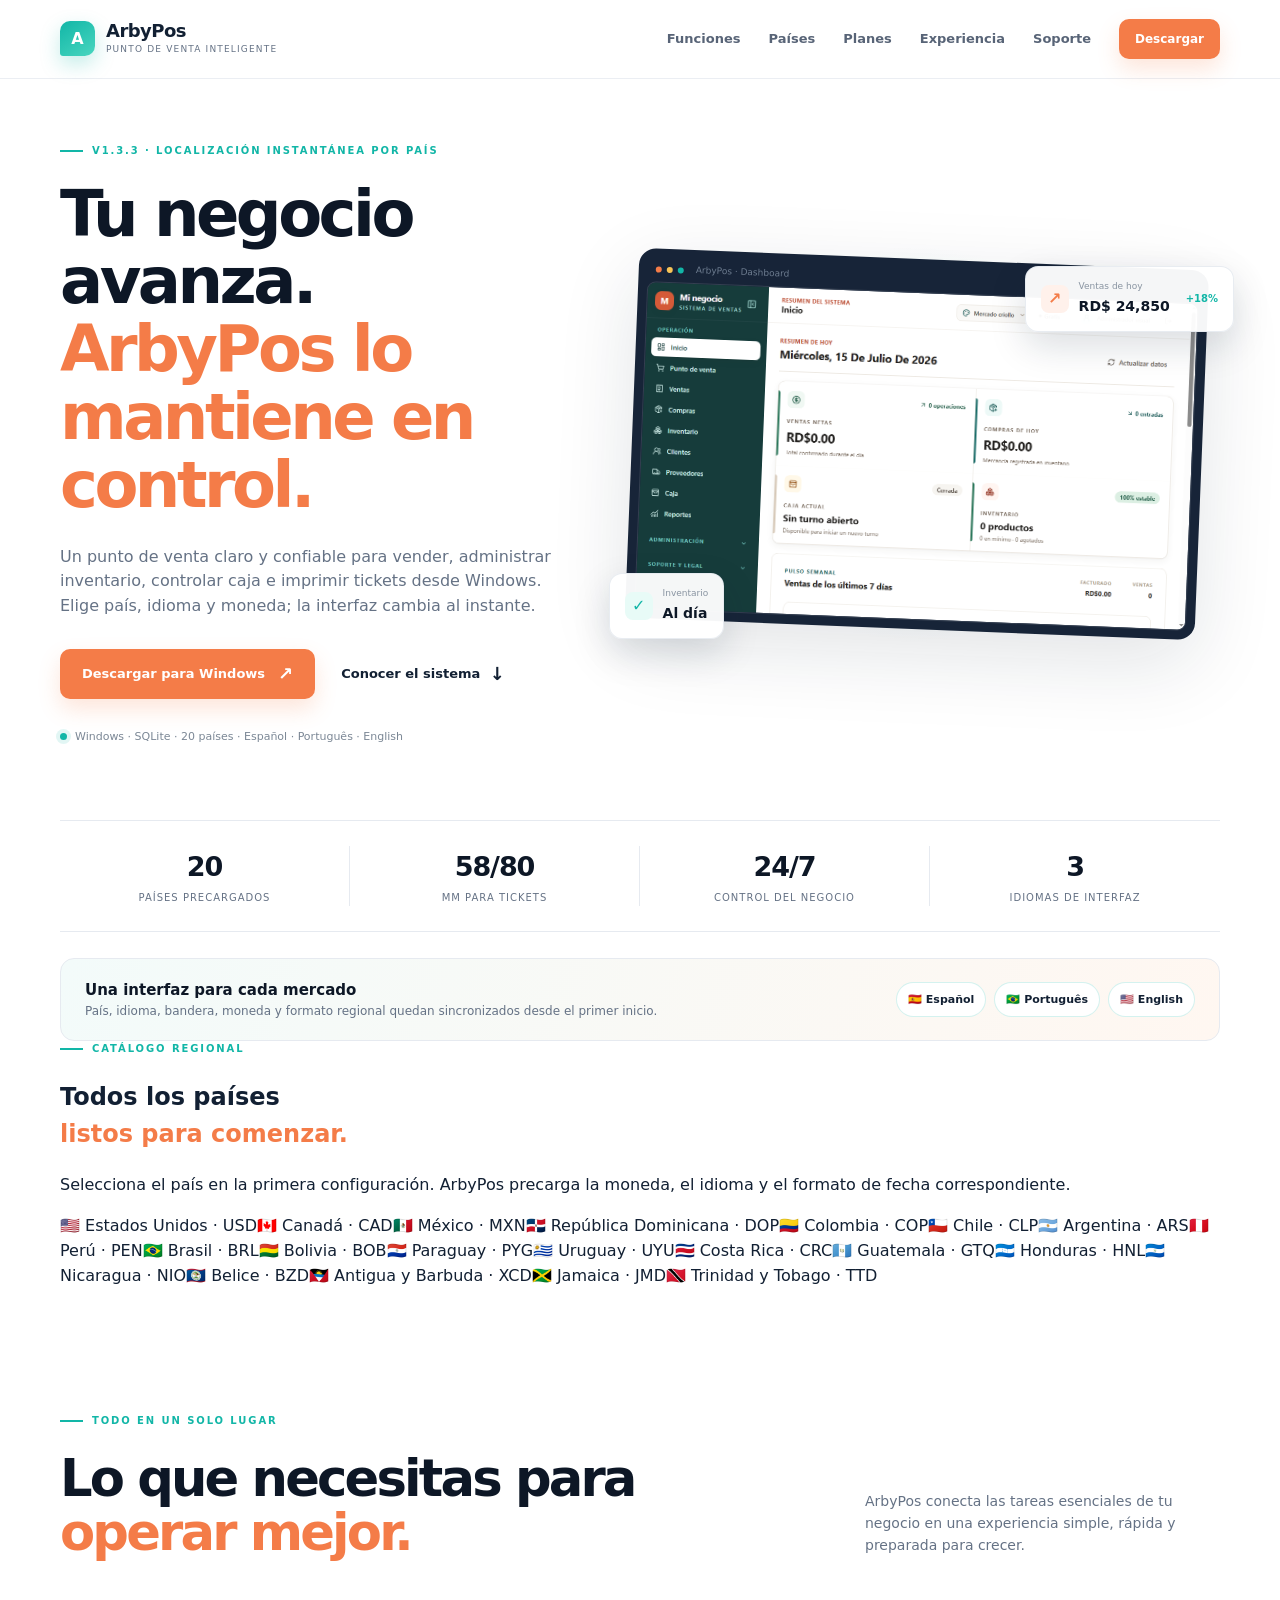
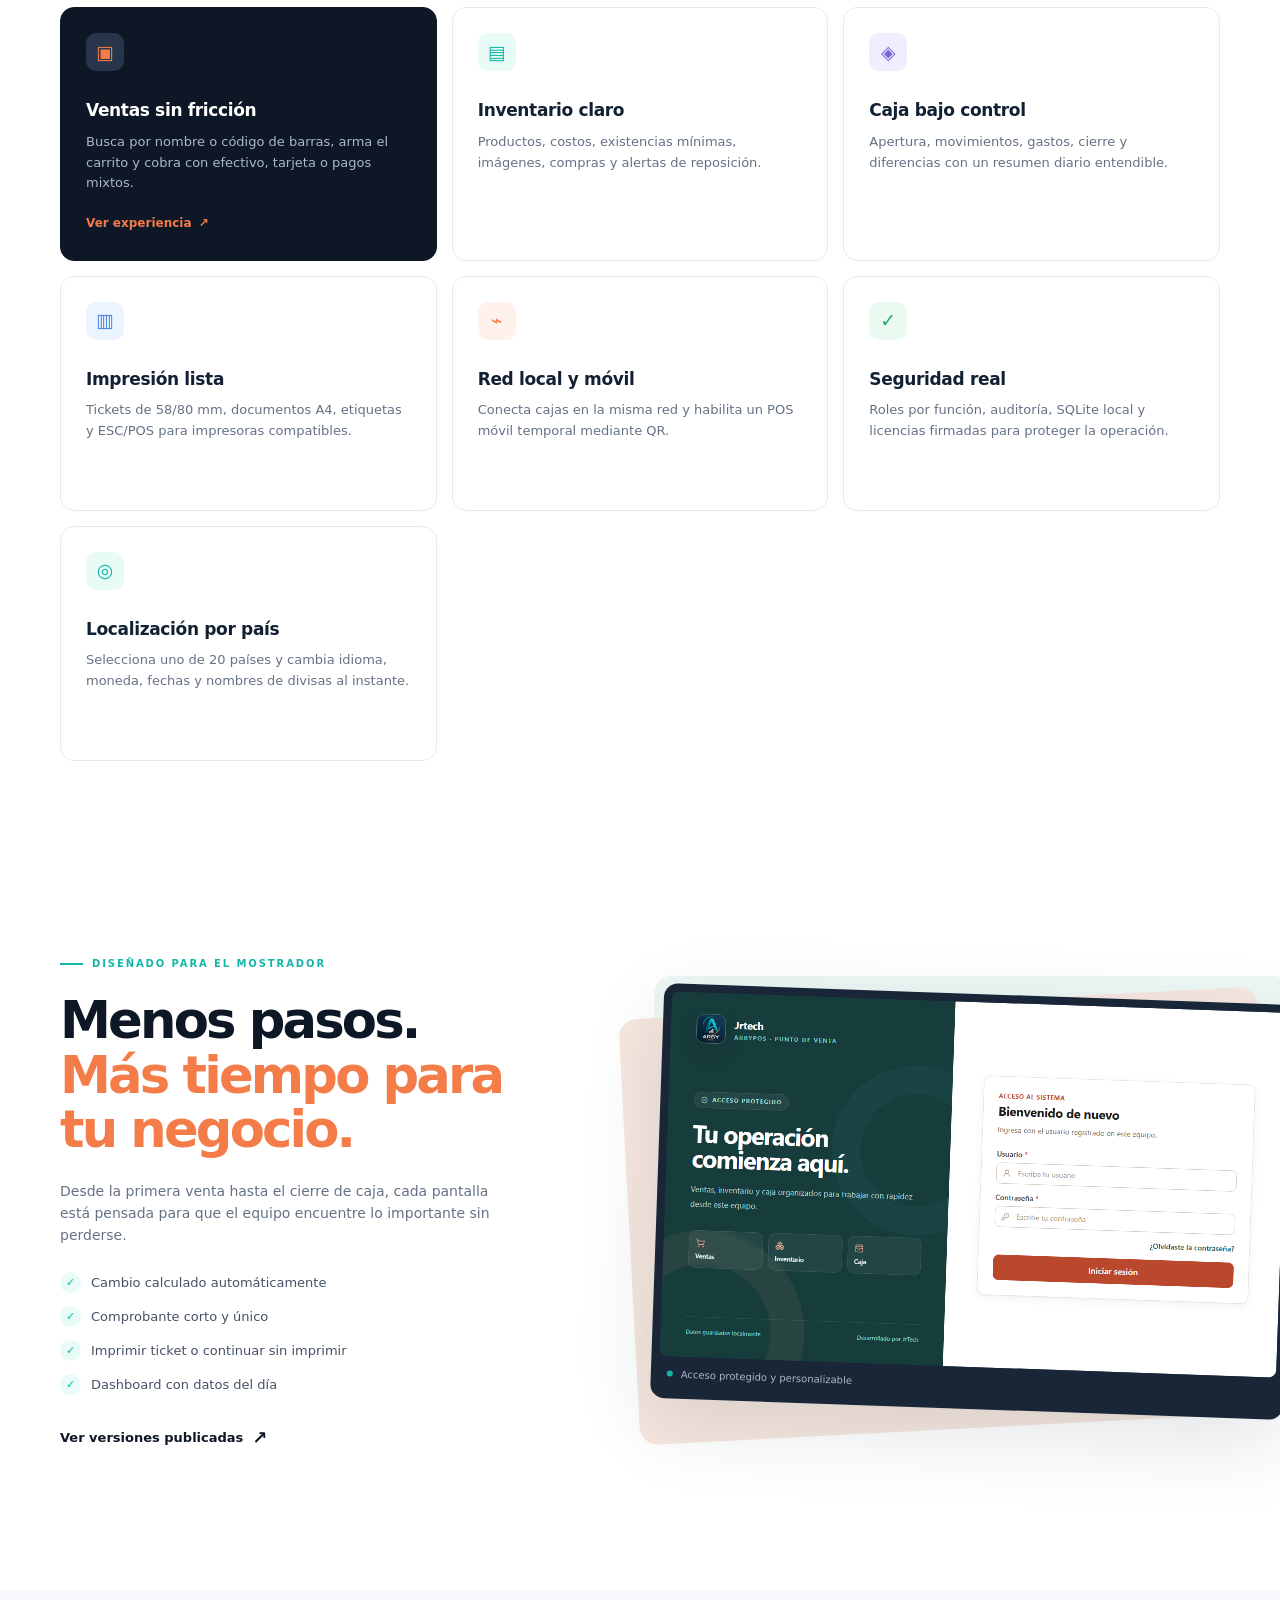
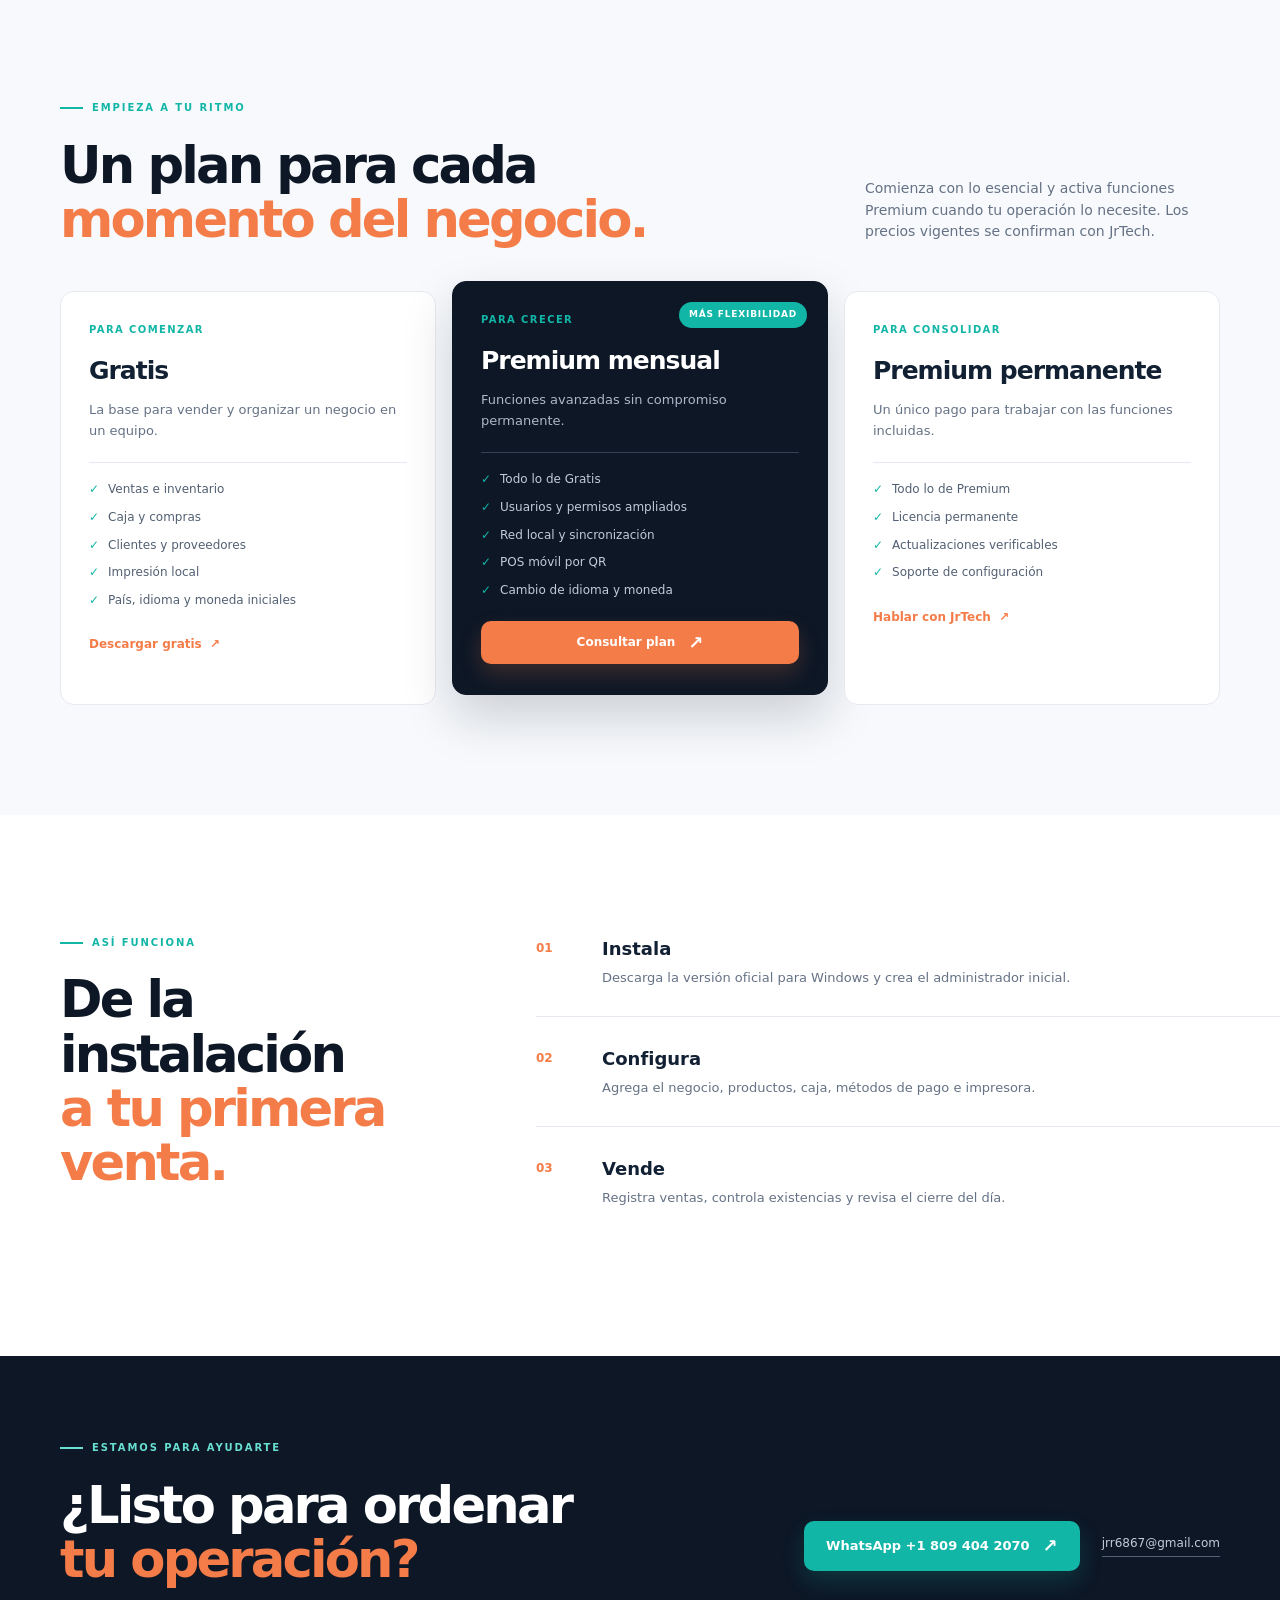
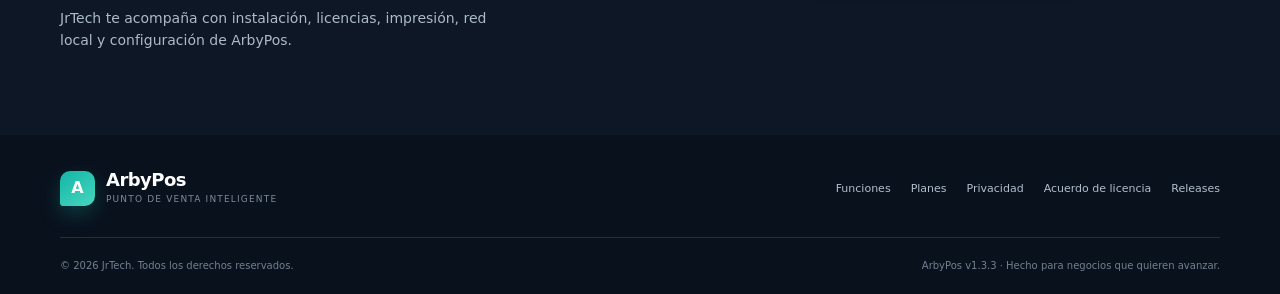
==== commit 8c21788a: "docs: publish ArbyPos v1.3.3 website refresh" ====
--- a/index.html
+++ b/index.html
@@ -4,7 +4,7 @@
     <meta charset="UTF-8" />
     <meta name="viewport" content="width=device-width, initial-scale=1.0" />
     <meta name="google-site-verification" content="catIKVI8KNx96oA4AyntzoFPL_QOzbjE3IwssSA39dU" />
-    <meta name="description" content="ArbyPos v1.3.2: punto de venta para Windows con ventas, caja, inventario, impresión, localización por país y cambio instantáneo de idioma y moneda." />
+    <meta name="description" content="ArbyPos v1.3.3: punto de venta para Windows con ventas, caja, inventario, impresión, localización por país y cambio instantáneo de idioma y moneda." />
     <meta name="theme-color" content="#0d1726" />
     <title>ArbyPos · Punto de venta inteligente</title>
     <link rel="icon" href="assets/ico.ico" />
@@ -20,6 +20,7 @@
         <button class="nav-toggle" type="button" aria-expanded="false" aria-controls="nav-links">Menú</button>
         <div class="nav-links" id="nav-links">
           <a href="#funciones">Funciones</a>
+          <a href="#paises">Países</a>
           <a href="#planes">Planes</a>
           <a href="#experiencia">Experiencia</a>
           <a href="#soporte">Soporte</a>
@@ -31,7 +32,7 @@
     <main>
       <section class="hero shell">
         <div class="hero-copy">
-          <p class="eyebrow"><span></span> v1.3.2 · Localización instantánea por país</p>
+          <p class="eyebrow"><span></span> v1.3.3 · Localización instantánea por país</p>
           <h1>Tu negocio avanza.<br /><em>ArbyPos lo mantiene en control.</em></h1>
           <p class="hero-text">Un punto de venta claro y confiable para vender, administrar inventario, controlar caja e imprimir tickets desde Windows. Elige país, idioma y moneda; la interfaz cambia al instante.</p>
           <div class="hero-actions">
@@ -44,7 +45,7 @@
           <div class="visual-glow"></div>
           <div class="device-frame">
             <div class="window-bar"><i></i><i></i><i></i><span>ArbyPos · Dashboard</span></div>
-            <img src="assets/arbypos-dashboard-v132.png" alt="Dashboard de ArbyPos v1.3.2" />
+            <img src="assets/arbypos-dashboard-v132.png" alt="Dashboard actual de ArbyPos v1.3.3" />
           </div>
           <div class="floating-card floating-sales"><span class="mini-icon orange">↗</span><div><small>Ventas de hoy</small><strong>RD$ 24,850</strong></div><b>+18%</b></div>
           <div class="floating-card floating-stock"><span class="mini-icon teal">✓</span><div><small>Inventario</small><strong>Al día</strong></div></div>
@@ -63,6 +64,11 @@
         <div class="locale-pills"><span>🇪🇸 Español</span><span>🇧🇷 Português</span><span>🇺🇸 English</span></div>
       </section>
 
+      <section class="countries-section shell" id="paises">
+        <div><p class="eyebrow"><span></span> Catálogo regional</p><h2>Todos los países<br /><em>listos para comenzar.</em></h2><p>Selecciona el país en la primera configuración. ArbyPos precarga la moneda, el idioma y el formato de fecha correspondiente.</p></div>
+        <div class="country-grid" aria-label="Países disponibles"><span>🇺🇸 Estados Unidos · USD</span><span>🇨🇦 Canadá · CAD</span><span>🇲🇽 México · MXN</span><span>🇩🇴 República Dominicana · DOP</span><span>🇨🇴 Colombia · COP</span><span>🇨🇱 Chile · CLP</span><span>🇦🇷 Argentina · ARS</span><span>🇵🇪 Perú · PEN</span><span>🇧🇷 Brasil · BRL</span><span>🇧🇴 Bolivia · BOB</span><span>🇵🇾 Paraguay · PYG</span><span>🇺🇾 Uruguay · UYU</span><span>🇨🇷 Costa Rica · CRC</span><span>🇬🇹 Guatemala · GTQ</span><span>🇭🇳 Honduras · HNL</span><span>🇳🇮 Nicaragua · NIO</span><span>🇧🇿 Belice · BZD</span><span>🇦🇬 Antigua y Barbuda · XCD</span><span>🇯🇲 Jamaica · JMD</span><span>🇹🇹 Trinidad y Tobago · TTD</span></div>
+      </section>
+
       <section class="section shell" id="funciones">
         <div class="section-heading"><div><p class="eyebrow"><span></span> Todo en un solo lugar</p><h2>Lo que necesitas para<br /><em>operar mejor.</em></h2></div><p>ArbyPos conecta las tareas esenciales de tu negocio en una experiencia simple, rápida y preparada para crecer.</p></div>
         <div class="feature-grid">
@@ -78,7 +84,7 @@
 
       <section class="split-section shell" id="experiencia">
         <div class="split-copy"><p class="eyebrow"><span></span> Diseñado para el mostrador</p><h2>Menos pasos.<br /><em>Más tiempo para tu negocio.</em></h2><p>Desde la primera venta hasta el cierre de caja, cada pantalla está pensada para que el equipo encuentre lo importante sin perderse.</p><ul class="check-list"><li><span>✓</span> Cambio calculado automáticamente</li><li><span>✓</span> Comprobante corto y único</li><li><span>✓</span> Imprimir ticket o continuar sin imprimir</li><li><span>✓</span> Dashboard con datos del día</li></ul><a class="text-link dark-link" href="https://github.com/elx19/ArbyPos-Releases" target="_blank" rel="noreferrer">Ver versiones publicadas <span>↗</span></a></div>
-        <div class="screenshot-stack"><div class="screenshot-back"></div><figure><img src="assets/arbypos-login-v132.png" alt="Pantalla de inicio de sesión de ArbyPos v1.3.2" /><figcaption><span class="caption-dot"></span> Acceso protegido y personalizable</figcaption></figure></div>
+        <div class="screenshot-stack"><div class="screenshot-back"></div><figure><img src="assets/arbypos-login-v132.png" alt="Pantalla actual de inicio de sesión de ArbyPos v1.3.3" /><figcaption><span class="caption-dot"></span> Acceso protegido y personalizable</figcaption></figure></div>
       </section>
 
       <section class="plans-section" id="planes">
@@ -96,7 +102,7 @@
       <section class="support-section" id="soporte"><div class="shell support-inner"><div><p class="eyebrow light"><span></span> Estamos para ayudarte</p><h2>¿Listo para ordenar<br /><em>tu operación?</em></h2><p>JrTech te acompaña con instalación, licencias, impresión, red local y configuración de ArbyPos.</p></div><div class="support-actions"><a class="button button-light" href="https://wa.me/18094042070" target="_blank" rel="noreferrer">WhatsApp +1 809 404 2070 <span>↗</span></a><a class="support-email" href="mailto:jrr6867@gmail.com">jrr6867@gmail.com</a></div></div></section>
     </main>
 
-    <footer class="footer"><div class="shell footer-top"><a class="brand footer-brand" href="#inicio"><span class="brand-mark">A</span><span><strong>ArbyPos</strong><small>punto de venta inteligente</small></span></a><div class="footer-links"><a href="#funciones">Funciones</a><a href="#planes">Planes</a><a href="privacy.html">Privacidad</a><a href="license.html">Acuerdo de licencia</a><a href="https://github.com/elx19/ArbyPos-Releases/releases" target="_blank" rel="noreferrer">Releases</a></div></div><div class="shell footer-bottom"><span>© <span id="year"></span> JrTech. Todos los derechos reservados.</span><span>ArbyPos v1.3.2 · Hecho para negocios que quieren avanzar.</span></div></footer>
+    <footer class="footer"><div class="shell footer-top"><a class="brand footer-brand" href="#inicio"><span class="brand-mark">A</span><span><strong>ArbyPos</strong><small>punto de venta inteligente</small></span></a><div class="footer-links"><a href="#funciones">Funciones</a><a href="#planes">Planes</a><a href="privacy.html">Privacidad</a><a href="license.html">Acuerdo de licencia</a><a href="https://github.com/elx19/ArbyPos-Releases/releases" target="_blank" rel="noreferrer">Releases</a></div></div><div class="shell footer-bottom"><span>© <span id="year"></span> JrTech. Todos los derechos reservados.</span><span>ArbyPos v1.3.3 · Hecho para negocios que quieren avanzar.</span></div></footer>
     <script src="app.js" defer></script>
   </body>
 </html>
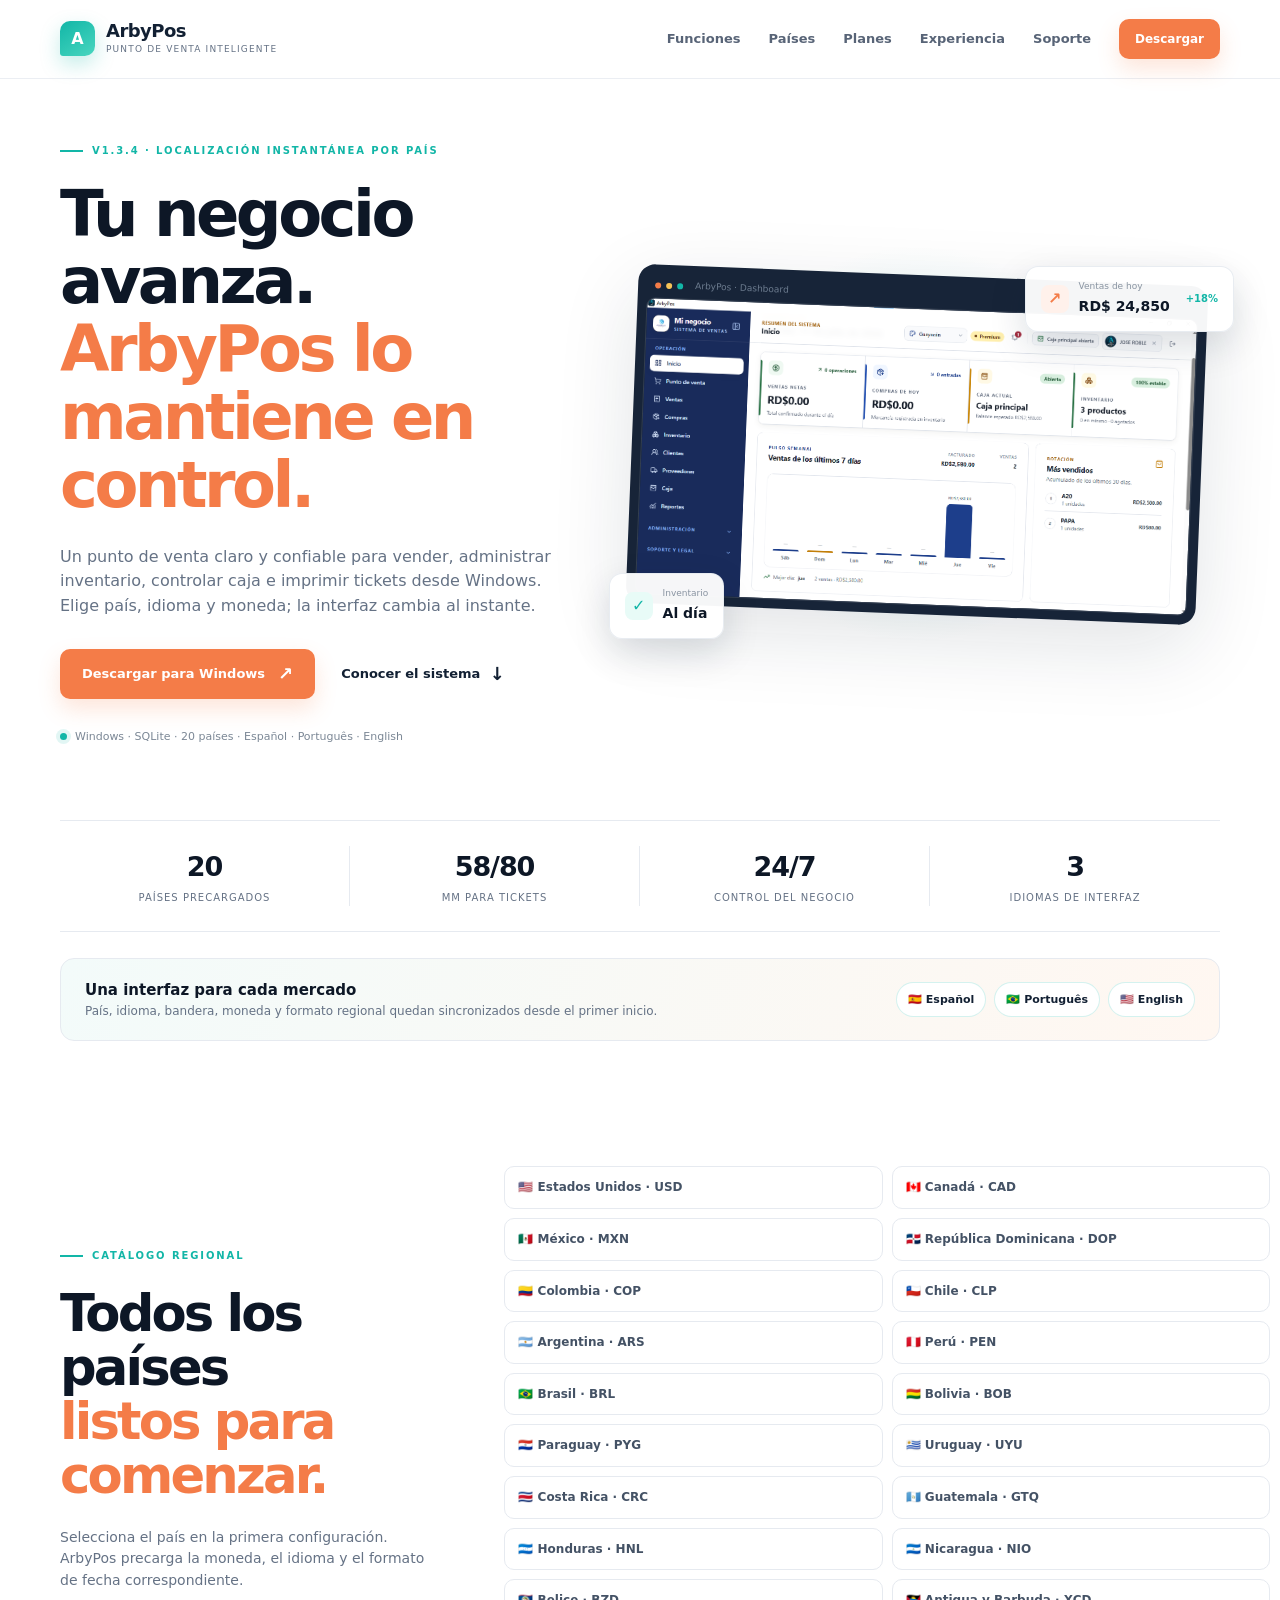
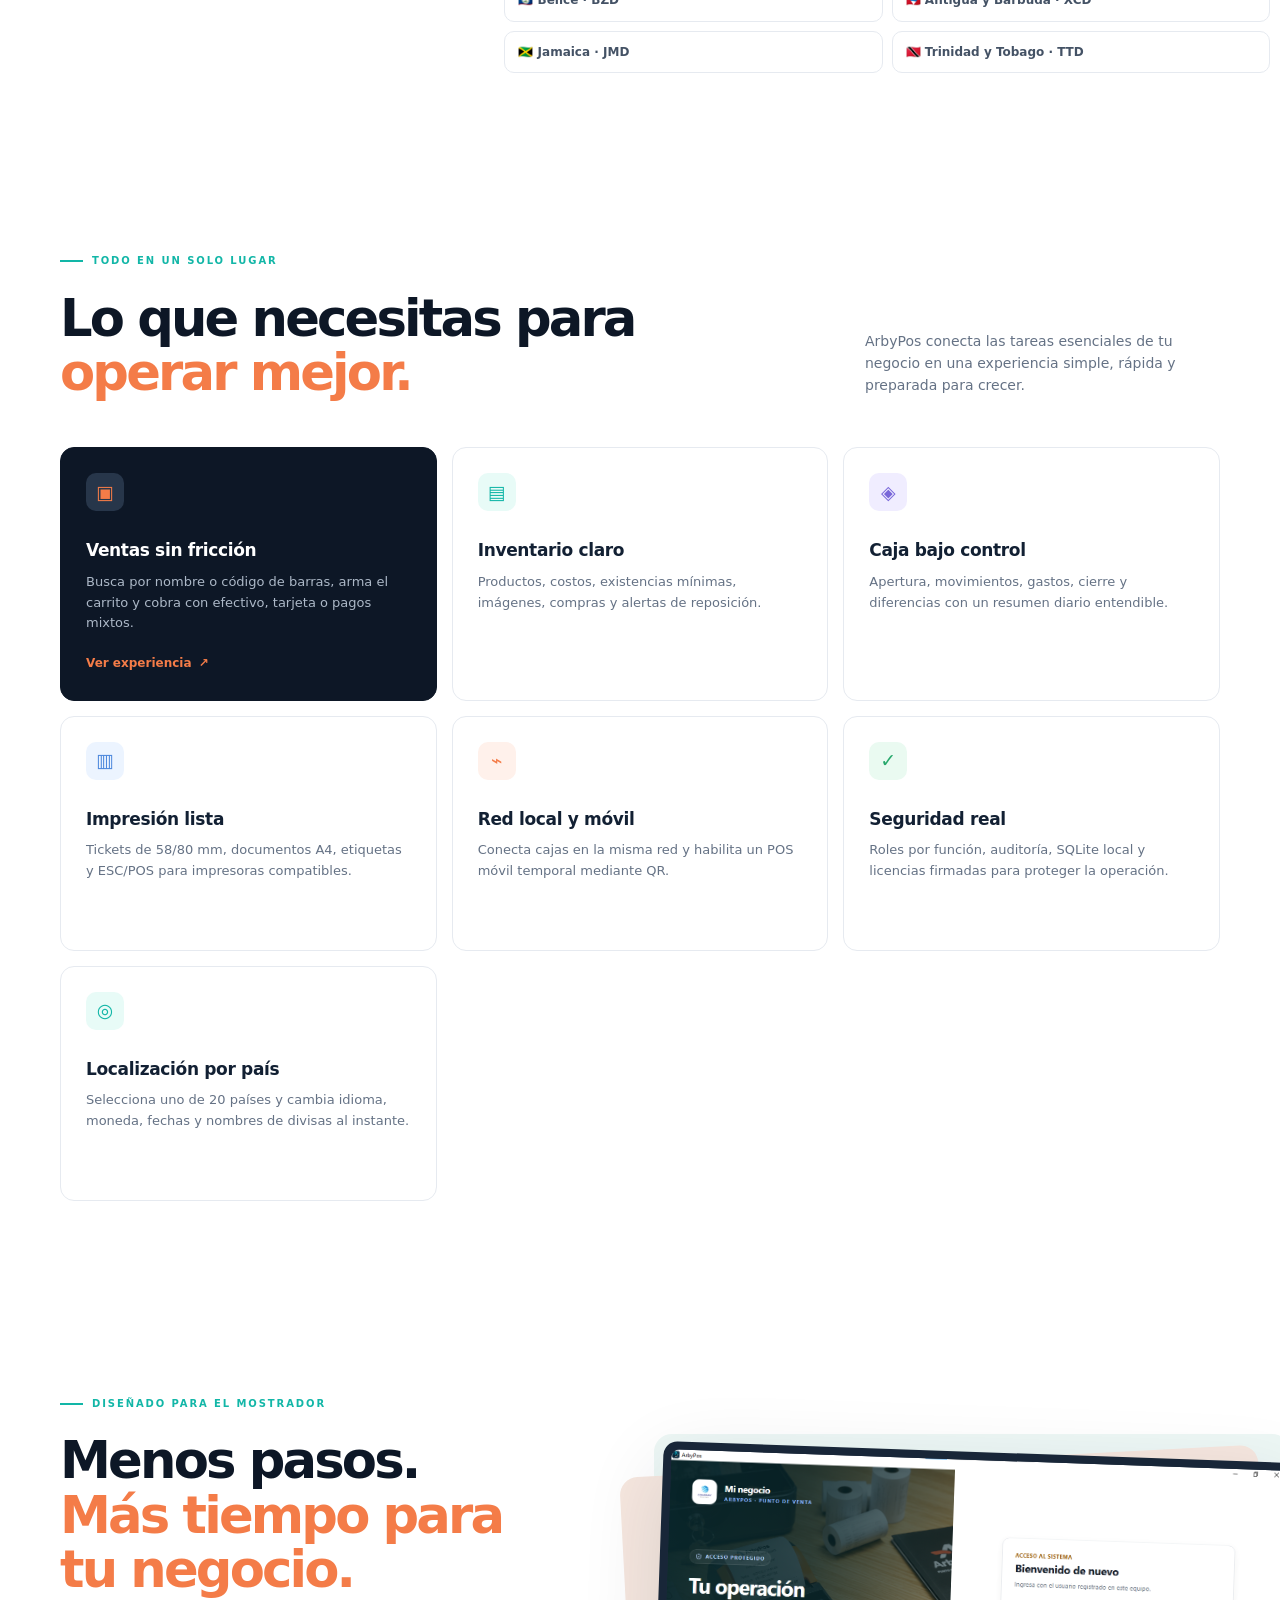
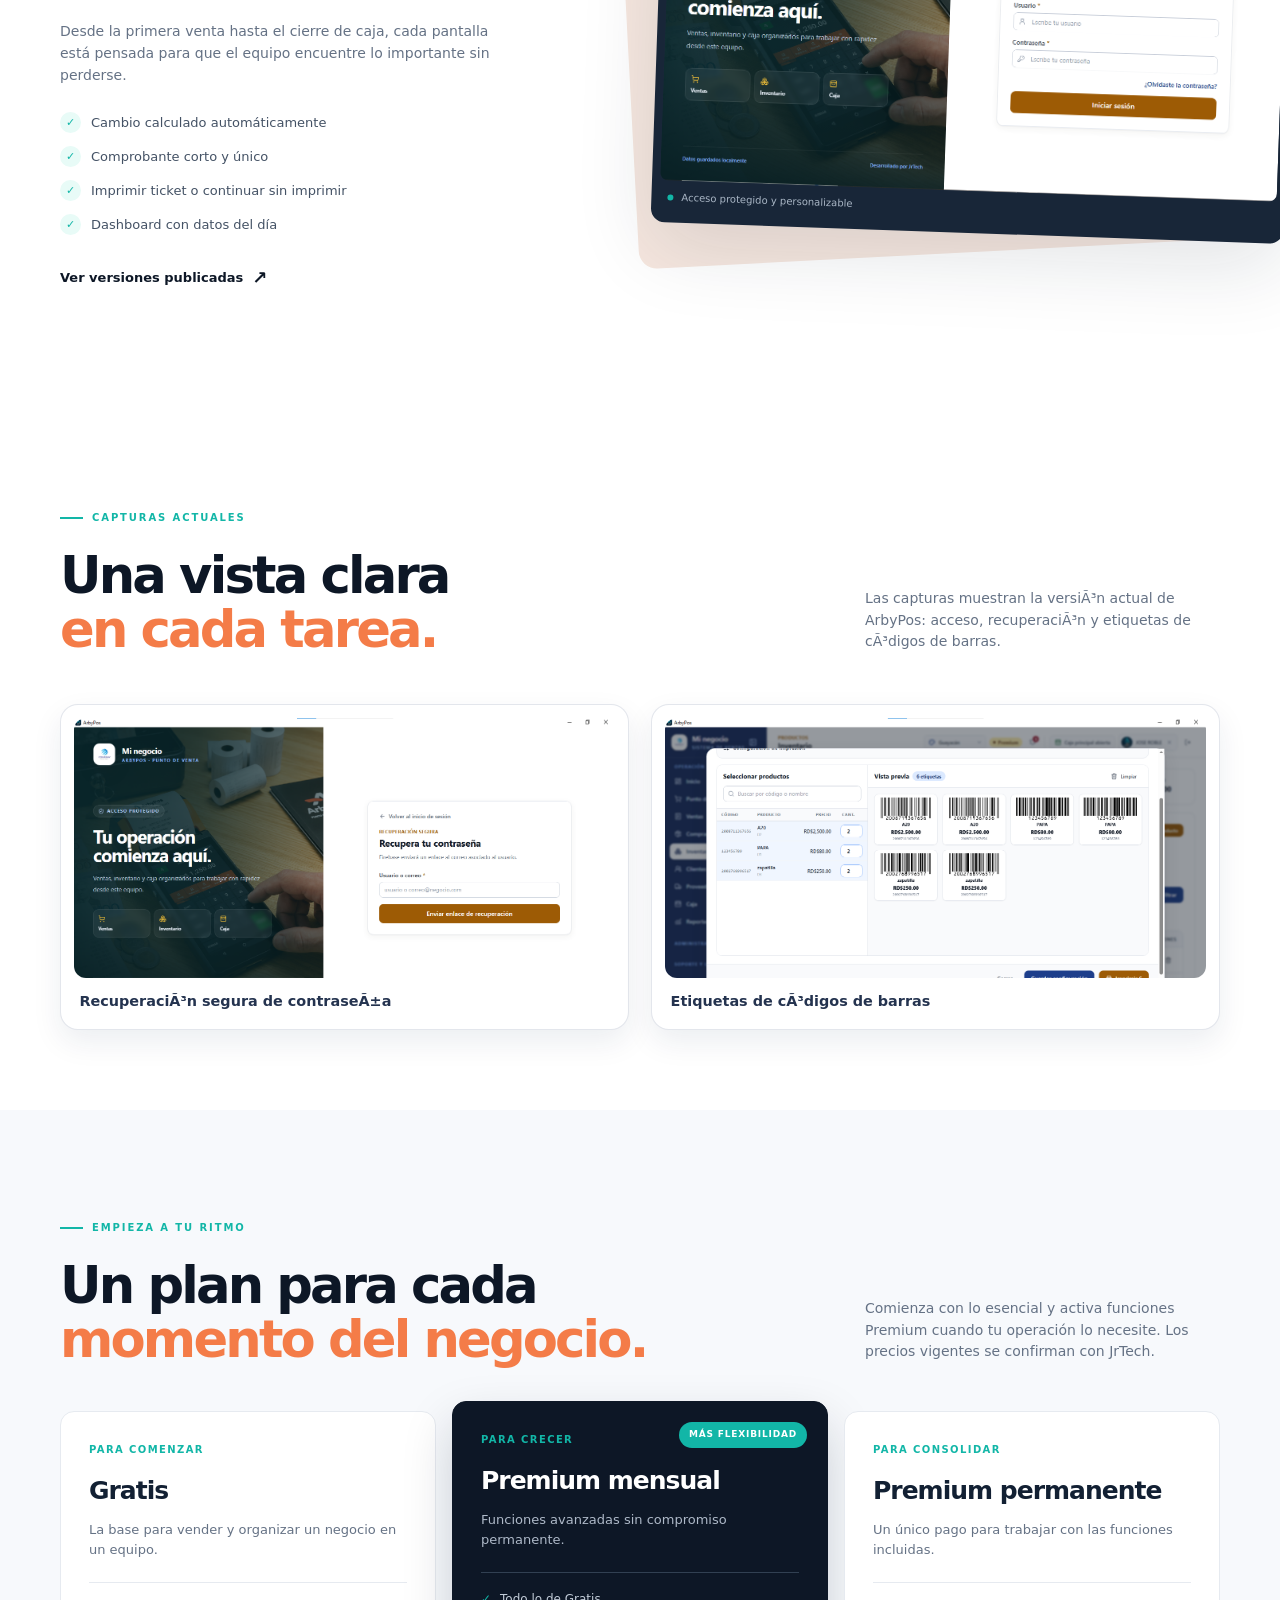
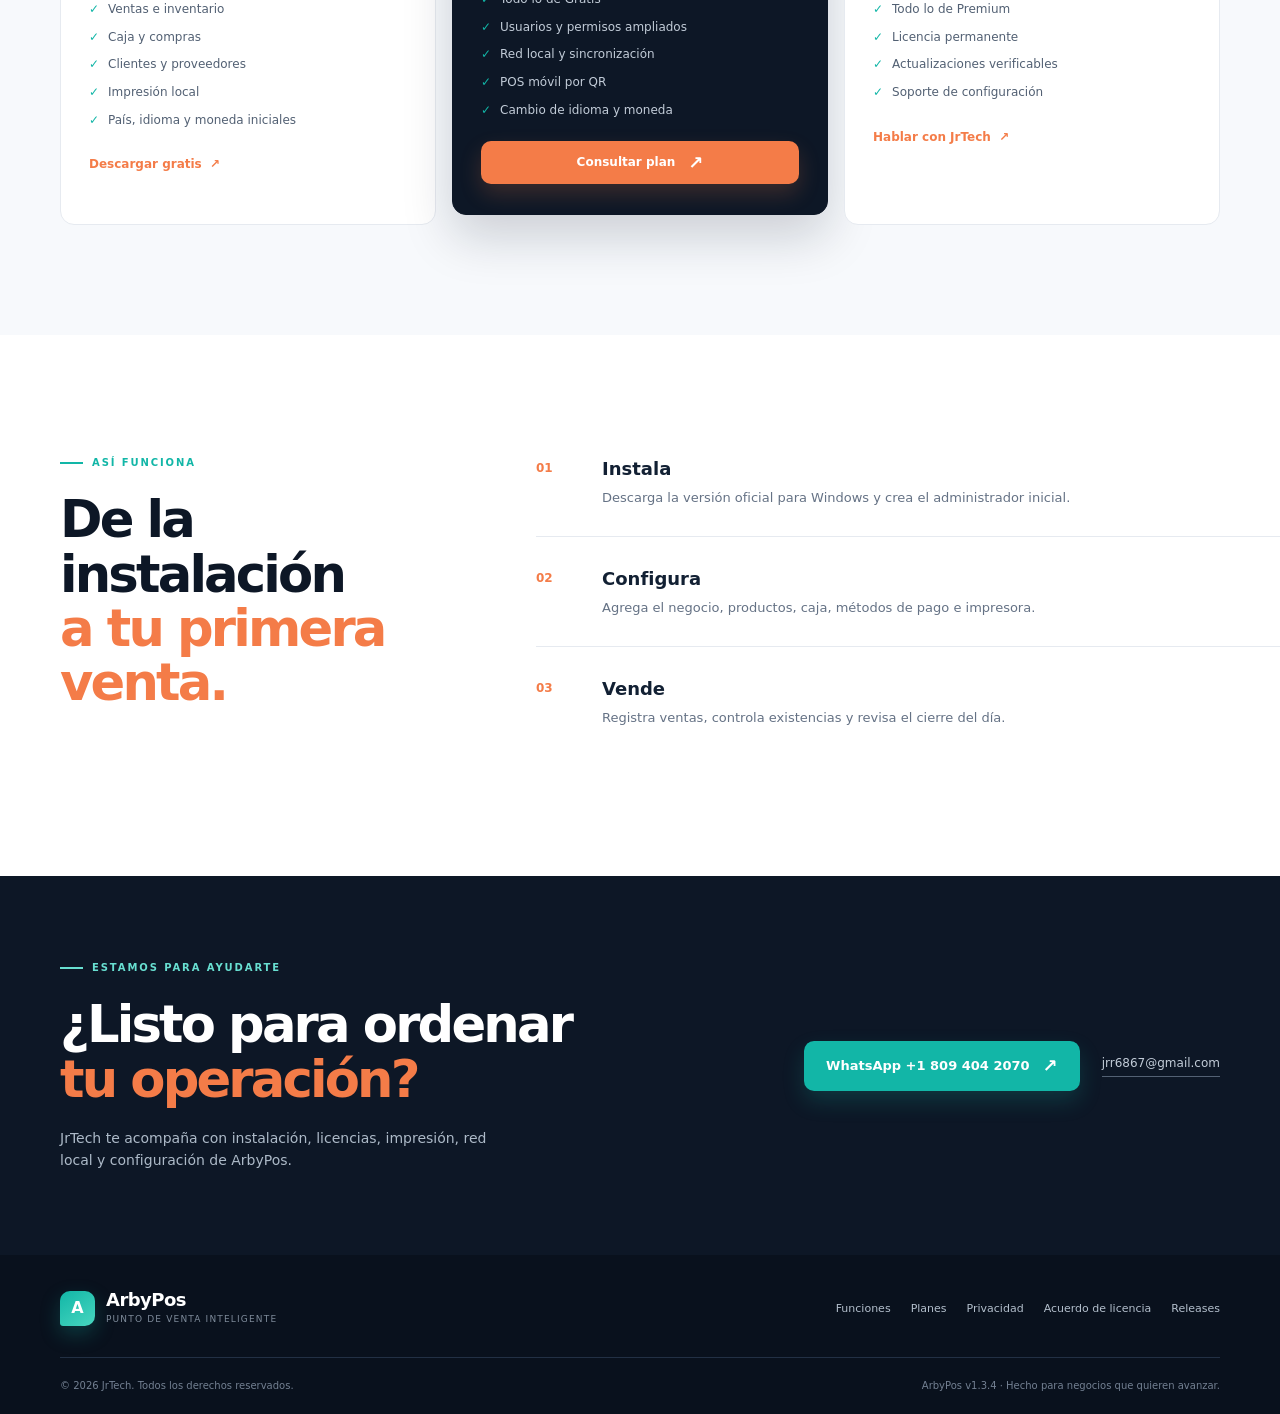
==== commit 6ee35ec0: "docs: publish current ArbyPos screenshots" ====
--- a/index.html
+++ b/index.html
@@ -4,7 +4,7 @@
     <meta charset="UTF-8" />
     <meta name="viewport" content="width=device-width, initial-scale=1.0" />
     <meta name="google-site-verification" content="catIKVI8KNx96oA4AyntzoFPL_QOzbjE3IwssSA39dU" />
-    <meta name="description" content="ArbyPos v1.3.3: punto de venta para Windows con ventas, caja, inventario, impresión, localización por país y cambio instantáneo de idioma y moneda." />
+    <meta name="description" content="ArbyPos v1.3.4: punto de venta para Windows con ventas, caja, inventario, impresión, localización por país y cambio instantáneo de idioma y moneda." />
     <meta name="theme-color" content="#0d1726" />
     <title>ArbyPos · Punto de venta inteligente</title>
     <link rel="icon" href="assets/ico.ico" />
@@ -32,7 +32,7 @@
     <main>
       <section class="hero shell">
         <div class="hero-copy">
-          <p class="eyebrow"><span></span> v1.3.3 · Localización instantánea por país</p>
+          <p class="eyebrow"><span></span> v1.3.4 · Localización instantánea por país</p>
           <h1>Tu negocio avanza.<br /><em>ArbyPos lo mantiene en control.</em></h1>
           <p class="hero-text">Un punto de venta claro y confiable para vender, administrar inventario, controlar caja e imprimir tickets desde Windows. Elige país, idioma y moneda; la interfaz cambia al instante.</p>
           <div class="hero-actions">
@@ -45,7 +45,7 @@
           <div class="visual-glow"></div>
           <div class="device-frame">
             <div class="window-bar"><i></i><i></i><i></i><span>ArbyPos · Dashboard</span></div>
-            <img src="assets/arbypos-dashboard-v132.png" alt="Dashboard actual de ArbyPos v1.3.3" />
+            <img src="assets/arbypos-dashboard-v133.png" alt="Dashboard actual de ArbyPos v1.3.4" />
           </div>
           <div class="floating-card floating-sales"><span class="mini-icon orange">↗</span><div><small>Ventas de hoy</small><strong>RD$ 24,850</strong></div><b>+18%</b></div>
           <div class="floating-card floating-stock"><span class="mini-icon teal">✓</span><div><small>Inventario</small><strong>Al día</strong></div></div>
@@ -84,7 +84,15 @@
 
       <section class="split-section shell" id="experiencia">
         <div class="split-copy"><p class="eyebrow"><span></span> Diseñado para el mostrador</p><h2>Menos pasos.<br /><em>Más tiempo para tu negocio.</em></h2><p>Desde la primera venta hasta el cierre de caja, cada pantalla está pensada para que el equipo encuentre lo importante sin perderse.</p><ul class="check-list"><li><span>✓</span> Cambio calculado automáticamente</li><li><span>✓</span> Comprobante corto y único</li><li><span>✓</span> Imprimir ticket o continuar sin imprimir</li><li><span>✓</span> Dashboard con datos del día</li></ul><a class="text-link dark-link" href="https://github.com/elx19/ArbyPos-Releases" target="_blank" rel="noreferrer">Ver versiones publicadas <span>↗</span></a></div>
-        <div class="screenshot-stack"><div class="screenshot-back"></div><figure><img src="assets/arbypos-login-v132.png" alt="Pantalla actual de inicio de sesión de ArbyPos v1.3.3" /><figcaption><span class="caption-dot"></span> Acceso protegido y personalizable</figcaption></figure></div>
+        <div class="screenshot-stack"><div class="screenshot-back"></div><figure><img src="assets/arbypos-login-v133.png" alt="Pantalla actual de inicio de sesión de ArbyPos v1.3.4" /><figcaption><span class="caption-dot"></span> Acceso protegido y personalizable</figcaption></figure></div>
+      </section>
+
+      <section class="screenshots-section shell" aria-label="Vistas actuales del sistema">
+        <div class="section-heading"><div><p class="eyebrow"><span></span> Capturas actuales</p><h2>Una vista clara<br /><em>en cada tarea.</em></h2></div><p>Las capturas muestran la versiÃ³n actual de ArbyPos: acceso, recuperaciÃ³n y etiquetas de cÃ³digos de barras.</p></div>
+        <div class="screenshots-grid">
+          <figure><img src="assets/arbypos-recovery-v133.png" alt="RecuperaciÃ³n de contraseÃ±a de ArbyPos" /><figcaption>RecuperaciÃ³n segura de contraseÃ±a</figcaption></figure>
+          <figure><img src="assets/arbypos-barcodes-v133.png" alt="MÃ³dulo de cÃ³digos de barras de ArbyPos" /><figcaption>Etiquetas de cÃ³digos de barras</figcaption></figure>
+        </div>
       </section>
 
       <section class="plans-section" id="planes">
@@ -102,7 +110,7 @@
       <section class="support-section" id="soporte"><div class="shell support-inner"><div><p class="eyebrow light"><span></span> Estamos para ayudarte</p><h2>¿Listo para ordenar<br /><em>tu operación?</em></h2><p>JrTech te acompaña con instalación, licencias, impresión, red local y configuración de ArbyPos.</p></div><div class="support-actions"><a class="button button-light" href="https://wa.me/18094042070" target="_blank" rel="noreferrer">WhatsApp +1 809 404 2070 <span>↗</span></a><a class="support-email" href="mailto:jrr6867@gmail.com">jrr6867@gmail.com</a></div></div></section>
     </main>
 
-    <footer class="footer"><div class="shell footer-top"><a class="brand footer-brand" href="#inicio"><span class="brand-mark">A</span><span><strong>ArbyPos</strong><small>punto de venta inteligente</small></span></a><div class="footer-links"><a href="#funciones">Funciones</a><a href="#planes">Planes</a><a href="privacy.html">Privacidad</a><a href="license.html">Acuerdo de licencia</a><a href="https://github.com/elx19/ArbyPos-Releases/releases" target="_blank" rel="noreferrer">Releases</a></div></div><div class="shell footer-bottom"><span>© <span id="year"></span> JrTech. Todos los derechos reservados.</span><span>ArbyPos v1.3.3 · Hecho para negocios que quieren avanzar.</span></div></footer>
+    <footer class="footer"><div class="shell footer-top"><a class="brand footer-brand" href="#inicio"><span class="brand-mark">A</span><span><strong>ArbyPos</strong><small>punto de venta inteligente</small></span></a><div class="footer-links"><a href="#funciones">Funciones</a><a href="#planes">Planes</a><a href="privacy.html">Privacidad</a><a href="license.html">Acuerdo de licencia</a><a href="https://github.com/elx19/ArbyPos-Releases/releases" target="_blank" rel="noreferrer">Releases</a></div></div><div class="shell footer-bottom"><span>© <span id="year"></span> JrTech. Todos los derechos reservados.</span><span>ArbyPos v1.3.4 · Hecho para negocios que quieren avanzar.</span></div></footer>
     <script src="app.js" defer></script>
   </body>
 </html>
--- a/styles.css
+++ b/styles.css
@@ -1,3 +1,5 @@
 :root{--ink:#122033;--muted:#657285;--line:#e6eaf0;--paper:#fff;--soft:#f7f9fc;--navy:#0d1726;--teal:#12b6a7;--orange:#f47c48;--purple:#7967d9;--blue:#4e89dd;--shadow:0 24px 80px rgba(15,31,52,.12)}
 *{box-sizing:border-box}html{scroll-behavior:smooth}body{margin:0;color:var(--ink);background:var(--paper);font-family:Inter,ui-sans-serif,system-ui,-apple-system,"Segoe UI",sans-serif;line-height:1.55}a{color:inherit;text-decoration:none}img{display:block;max-width:100%}.shell{width:min(1160px,calc(100% - 48px));margin:0 auto}.site-header{position:sticky;top:0;z-index:20;background:rgba(255,255,255,.9);backdrop-filter:blur(16px);border-bottom:1px solid rgba(230,234,240,.8)}.nav{min-height:78px;display:flex;align-items:center;justify-content:space-between;gap:28px}.brand{display:flex;align-items:center;gap:11px}.brand-mark{width:35px;height:35px;display:grid;place-items:center;background:linear-gradient(145deg,var(--teal),#48d6bf);color:#fff;font-weight:900;border-radius:10px 10px 10px 3px;box-shadow:0 8px 20px rgba(18,182,167,.25)}.brand strong{display:block;font-size:18px;line-height:1.1;letter-spacing:-.03em}.brand small{display:block;color:var(--muted);font-size:9px;text-transform:uppercase;letter-spacing:.13em;margin-top:3px}.nav-links{display:flex;align-items:center;gap:28px;color:#586477;font-size:13px;font-weight:650}.nav-links a:not(.button):hover,.text-link:hover,.footer-links a:hover{color:var(--teal)}.button{display:inline-flex;align-items:center;justify-content:center;gap:13px;background:var(--orange);color:#fff;padding:15px 22px;border-radius:10px;font-weight:750;font-size:13px;box-shadow:0 10px 22px rgba(244,124,72,.2);transition:transform .2s,box-shadow .2s}.button:hover{transform:translateY(-2px);box-shadow:0 14px 28px rgba(244,124,72,.27)}.button span,.text-link span{font-size:18px;line-height:0}.button-small{padding:11px 16px;font-size:12px}.nav-toggle{display:none;background:none;border:1px solid var(--line);border-radius:8px;padding:8px 12px;color:var(--ink);font:inherit;font-size:12px}.hero{min-height:650px;display:grid;grid-template-columns:46% 54%;align-items:center;gap:10px;padding-top:64px;padding-bottom:75px}.eyebrow{display:flex;align-items:center;gap:9px;color:var(--teal);font-size:10px;text-transform:uppercase;letter-spacing:.19em;font-weight:800;margin:0 0 22px}.eyebrow>span{width:23px;height:2px;background:var(--teal);display:inline-block}.hero h1,.section-heading h2,.split-copy h2,.plans-heading h2,.workflow h2,.support-inner h2{font-size:clamp(38px,5vw,66px);line-height:1.06;letter-spacing:-.055em;margin:0;color:var(--navy)}em{color:var(--orange);font-style:normal}.hero-text{max-width:500px;color:var(--muted);font-size:16px;margin:25px 0 30px}.hero-actions{display:flex;align-items:center;gap:26px}.text-link{font-weight:750;font-size:13px;display:inline-flex;align-items:center;gap:9px}.hero-note{display:flex;align-items:center;gap:8px;color:#7b8795;font-size:11px;margin-top:29px}.status-dot{width:7px;height:7px;background:var(--teal);border-radius:50%;box-shadow:0 0 0 4px rgba(18,182,167,.12)}.hero-visual{position:relative;min-height:480px;display:grid;place-items:center}.visual-glow{position:absolute;width:420px;height:420px;border-radius:50%;background:radial-gradient(circle,rgba(18,182,167,.18),rgba(18,182,167,0) 67%)}.device-frame{width:min(570px,100%);position:relative;padding:9px;border-radius:17px;background:#172438;box-shadow:var(--shadow);transform:rotate(2.3deg);z-index:1}.device-frame img{border-radius:9px;border:1px solid rgba(255,255,255,.12)}.window-bar{height:24px;color:#90a0b3;font-size:9px;display:flex;align-items:center;gap:5px;padding:0 8px}.window-bar i{width:6px;height:6px;border-radius:50%;background:#f47c48}.window-bar i:nth-child(2){background:#f7c457}.window-bar i:nth-child(3){background:#12b6a7}.window-bar span{margin-left:7px;opacity:.7}.floating-card{position:absolute;z-index:2;background:rgba(255,255,255,.96);border:1px solid rgba(230,234,240,.9);border-radius:13px;padding:13px 15px;display:flex;align-items:center;gap:10px;box-shadow:0 14px 36px rgba(15,31,52,.15)}.floating-card small{display:block;color:#8994a1;font-size:9px}.floating-card strong{display:block;font-size:14px;color:var(--navy);margin-top:2px}.floating-card b{color:var(--teal);font-size:10px;margin-left:6px}.floating-sales{top:62px;right:-4px}.floating-stock{bottom:45px;left:5px}.mini-icon{width:28px;height:28px;display:grid;place-items:center;border-radius:8px;font-weight:900}.mini-icon.orange{color:var(--orange);background:#fff1eb}.mini-icon.teal{color:var(--teal);background:#e8fbf7}.stats{display:grid;grid-template-columns:repeat(4,1fr);border-top:1px solid var(--line);border-bottom:1px solid var(--line);padding:25px 0}.stats div{display:flex;flex-direction:column;align-items:center;gap:2px;border-right:1px solid var(--line)}.stats div:last-child{border:0}.stats strong{font-size:27px;letter-spacing:-.04em;color:var(--navy)}.stats span{font-size:10px;color:var(--muted);text-transform:uppercase;letter-spacing:.1em}.section{padding:125px 0}.section-heading{display:flex;align-items:flex-end;justify-content:space-between;gap:40px;margin-bottom:48px}.section-heading h2,.split-copy h2,.plans-heading h2,.workflow h2,.support-inner h2{font-size:clamp(35px,4vw,52px)}.section-heading>p{max-width:355px;color:var(--muted);font-size:14px;margin:0 0 3px}.feature-grid{display:grid;grid-template-columns:repeat(3,1fr);gap:15px}.feature-card{min-height:235px;border:1px solid var(--line);border-radius:14px;padding:25px;background:#fff;transition:transform .2s,box-shadow .2s}.feature-card:hover{transform:translateY(-4px);box-shadow:0 16px 38px rgba(15,31,52,.09)}.feature-primary{background:var(--navy);border-color:var(--navy);color:#fff}.feature-icon{width:38px;height:38px;display:grid;place-items:center;background:#fff1eb;color:var(--orange);border-radius:10px;font-size:19px;margin-bottom:26px}.feature-primary .feature-icon{background:#27364a}.teal-icon{background:#e8fbf7;color:var(--teal)}.purple-icon{background:#f0edff;color:var(--purple)}.blue-icon{background:#ecf4ff;color:var(--blue)}.orange-icon{background:#fff1eb;color:var(--orange)}.green-icon{background:#eafaf1;color:#27a86c}.feature-card h3{font-size:17px;margin:0 0 8px;letter-spacing:-.02em}.feature-card p{color:var(--muted);font-size:13px;margin:0;line-height:1.6}.feature-primary p{color:#acb8c7}.feature-card a{display:inline-flex;gap:7px;margin-top:20px;color:var(--orange);font-size:12px;font-weight:750}.split-section{display:grid;grid-template-columns:43% 57%;gap:70px;align-items:center;padding:70px 0 140px}.split-copy>p:not(.eyebrow){color:var(--muted);font-size:14px;max-width:450px;margin:25px 0}.check-list{list-style:none;padding:0;margin:26px 0 30px;display:grid;gap:13px;font-size:13px;color:#445265}.check-list li{display:flex;align-items:center;gap:10px}.check-list span{display:grid;place-items:center;width:21px;height:21px;border-radius:50%;background:#e8fbf7;color:var(--teal);font-size:11px;font-weight:900}.dark-link{color:var(--navy)}.screenshot-stack{position:relative;padding:18px 0 20px 28px}.screenshot-stack:before{content:"";position:absolute;inset:0 0 28px 25px;background:#edf7f5;border-radius:18px}.screenshot-back{position:absolute;inset:27px 22px 0 0;background:#f6e7df;border-radius:18px;transform:rotate(-3deg)}.screenshot-stack figure{position:relative;margin:0;background:#182638;border-radius:14px;padding:8px;box-shadow:var(--shadow);transform:rotate(2deg)}.screenshot-stack img{border-radius:8px;width:100%}.screenshot-stack figcaption{height:34px;display:flex;align-items:center;gap:8px;color:#a9b6c5;font-size:10px;padding:0 8px}.caption-dot{width:6px;height:6px;background:var(--teal);border-radius:50%}.plans-section{background:var(--soft);padding:110px 0}.plans-heading{margin-bottom:45px}.plans-grid{display:grid;grid-template-columns:repeat(3,1fr);gap:16px}.plan-card{position:relative;background:#fff;border:1px solid var(--line);border-radius:14px;padding:30px 28px;min-height:360px}.plan-featured{background:var(--navy);border-color:var(--navy);color:#fff;box-shadow:0 22px 50px rgba(13,23,38,.18);transform:translateY(-10px)}.popular{position:absolute;right:20px;top:20px;background:var(--teal);color:#fff;border-radius:30px;font-size:9px;padding:6px 10px;text-transform:uppercase;letter-spacing:.09em;font-weight:800}.plan-label{color:var(--teal);font-size:10px;text-transform:uppercase;letter-spacing:.14em;font-weight:800;margin:0 0 14px}.plan-card h3{font-size:25px;letter-spacing:-.04em;margin:0 0 10px}.plan-description{color:var(--muted);font-size:13px;min-height:45px;margin:0 0 17px}.plan-featured .plan-description{color:#aeb9c8}.plan-card ul{list-style:none;padding:0;margin:0 0 22px;border-top:1px solid var(--line);padding-top:17px;display:grid;gap:9px;color:#526073;font-size:12px}.plan-featured ul{border-color:#314052;color:#c2ccd8}.plan-card li:before{content:"✓";color:var(--teal);font-weight:900;margin-right:9px}.plan-link{display:inline-flex;gap:8px;font-size:12px;font-weight:800;color:var(--orange)}.button-full{width:100%;padding:12px;font-size:12px}.workflow{display:grid;grid-template-columns:35% 65%;gap:70px;padding:120px 0}.workflow-steps{display:grid;gap:0}.step{display:grid;grid-template-columns:48px 1fr;gap:18px;padding:0 0 28px;margin-bottom:28px;border-bottom:1px solid var(--line)}.step:last-child{border:0;margin:0}.step>b{font-size:12px;color:var(--orange);padding-top:4px}.step h3{font-size:18px;margin:0 0 5px}.step p{color:var(--muted);font-size:13px;margin:0;max-width:470px}.support-section{background:var(--navy);color:#fff}.support-inner{padding:84px 0;display:flex;align-items:center;justify-content:space-between;gap:40px}.eyebrow.light{color:#68dfd1}.eyebrow.light>span{background:#68dfd1}.support-inner h2{color:#fff}.support-inner>div>p:not(.eyebrow){color:#adbac8;max-width:430px;font-size:14px;margin:22px 0 0}.support-actions{display:flex;align-items:center;gap:22px}.button-light{background:var(--teal);box-shadow:0 10px 22px rgba(18,182,167,.2)}.support-email{color:#c2ccd8;font-size:12px;border-bottom:1px solid #536174;padding-bottom:3px}.footer{background:#09111d;color:#b3bfcc}.footer-top{display:flex;align-items:center;justify-content:space-between;padding:35px 0 30px;border-bottom:1px solid #223044}.footer-brand strong{color:#fff}.footer-brand small{color:#7f8c9b}.footer-links{display:flex;gap:20px;font-size:11px}.footer-bottom{display:flex;justify-content:space-between;padding:20px 0;font-size:10px;color:#738092}@media(max-width:900px){.hero{grid-template-columns:1fr;padding-top:55px}.hero-copy{max-width:650px}.hero-visual{min-height:390px}.section-heading,.support-inner{align-items:flex-start;flex-direction:column}.feature-grid{grid-template-columns:repeat(2,1fr)}.split-section{grid-template-columns:1fr;gap:20px}.split-copy{max-width:620px}.plans-grid{grid-template-columns:1fr}.plan-featured{transform:none}.workflow{grid-template-columns:1fr;gap:45px}.support-actions{flex-wrap:wrap}.floating-sales{right:0}.nav-links{gap:18px}}@media(max-width:640px){.shell{width:min(100% - 32px,560px)}.nav{min-height:68px}.nav-toggle{display:block}.nav-links{display:none;position:absolute;left:16px;right:16px;top:62px;background:#fff;border:1px solid var(--line);border-radius:12px;padding:13px;box-shadow:0 15px 30px rgba(15,31,52,.12);flex-direction:column;align-items:stretch;gap:3px}.nav-links.is-open{display:flex}.nav-links a{padding:10px}.nav-links .button{text-align:center;margin-top:5px}.hero h1{font-size:42px}.hero-text{font-size:14px}.hero-actions{align-items:flex-start;flex-direction:column;gap:18px}.hero-visual{min-height:300px;margin-top:15px}.device-frame{transform:rotate(1deg)}.floating-card{padding:9px 10px}.floating-card strong{font-size:11px}.floating-sales{top:7px;right:-4px}.floating-stock{bottom:8px;left:-4px}.stats{grid-template-columns:repeat(2,1fr);gap:18px 0}.stats div:nth-child(2){border:0}.stats strong{font-size:22px}.section,.plans-section,.workflow{padding:82px 0}.feature-grid{grid-template-columns:1fr}.feature-card{min-height:0}.screenshot-stack{padding-left:8px}.screenshot-stack:before{left:8px}.footer-top,.footer-bottom{align-items:flex-start;flex-direction:column;gap:25px}.footer-links{flex-wrap:wrap;gap:12px 17px}.support-inner{padding:70px 0}}
 :root{--locale-border:rgba(18,182,167,.18)}.locale-strip{display:flex;align-items:center;justify-content:space-between;gap:28px;margin-top:26px;padding:20px 24px;border:1px solid var(--line);border-radius:14px;background:linear-gradient(110deg,#f3fbfa,#fff7f1)}.locale-strip strong{display:block;color:var(--navy);font-size:15px}.locale-strip span{display:block;color:var(--muted);font-size:12px}.locale-pills{display:flex;flex-wrap:wrap;gap:8px}.locale-pills span{display:inline-flex;align-items:center;gap:6px;padding:8px 11px;border:1px solid var(--locale-border);border-radius:999px;background:#fff;color:var(--ink);font-size:11px;font-weight:750;white-space:nowrap}@media(max-width:640px){.locale-strip{align-items:flex-start;flex-direction:column;margin-top:18px;padding:18px}.locale-pills{width:100%}}
+.countries-section{display:grid;grid-template-columns:34% 66%;align-items:center;gap:50px;padding:125px 0 55px}.countries-section h2{font-size:clamp(35px,4vw,52px);line-height:1.06;letter-spacing:-.055em;margin:0;color:var(--navy)}.countries-section>div:first-child>p:last-child{max-width:370px;color:var(--muted);font-size:14px;margin:24px 0 0}.country-grid{display:grid;grid-template-columns:repeat(2,minmax(0,1fr));gap:9px}.country-grid span{padding:11px 13px;border:1px solid var(--line);border-radius:10px;background:#fff;color:#445265;font-size:12px;font-weight:650}.country-grid span:hover{border-color:var(--teal);color:var(--navy);box-shadow:0 7px 18px rgba(15,31,52,.07)}@media(max-width:900px){.countries-section{grid-template-columns:1fr;gap:28px;padding-top:90px}}@media(max-width:640px){.country-grid{grid-template-columns:1fr}}
+.screenshots-section{padding-top:5rem;padding-bottom:5rem}.screenshots-grid{display:grid;grid-template-columns:repeat(2,minmax(0,1fr));gap:1.4rem}.screenshots-grid figure{margin:0;border:1px solid rgba(30,55,98,.12);border-radius:18px;background:#fff;padding:.8rem;box-shadow:0 12px 30px rgba(18,39,77,.08)}.screenshots-grid img{display:block;width:100%;height:260px;object-fit:cover;object-position:top;border-radius:12px}.screenshots-grid figcaption{padding:.75rem .35rem .25rem;color:#24334f;font-size:.9rem;font-weight:700}@media (max-width:700px){.screenshots-grid{grid-template-columns:1fr}.screenshots-grid img{height:220px}}
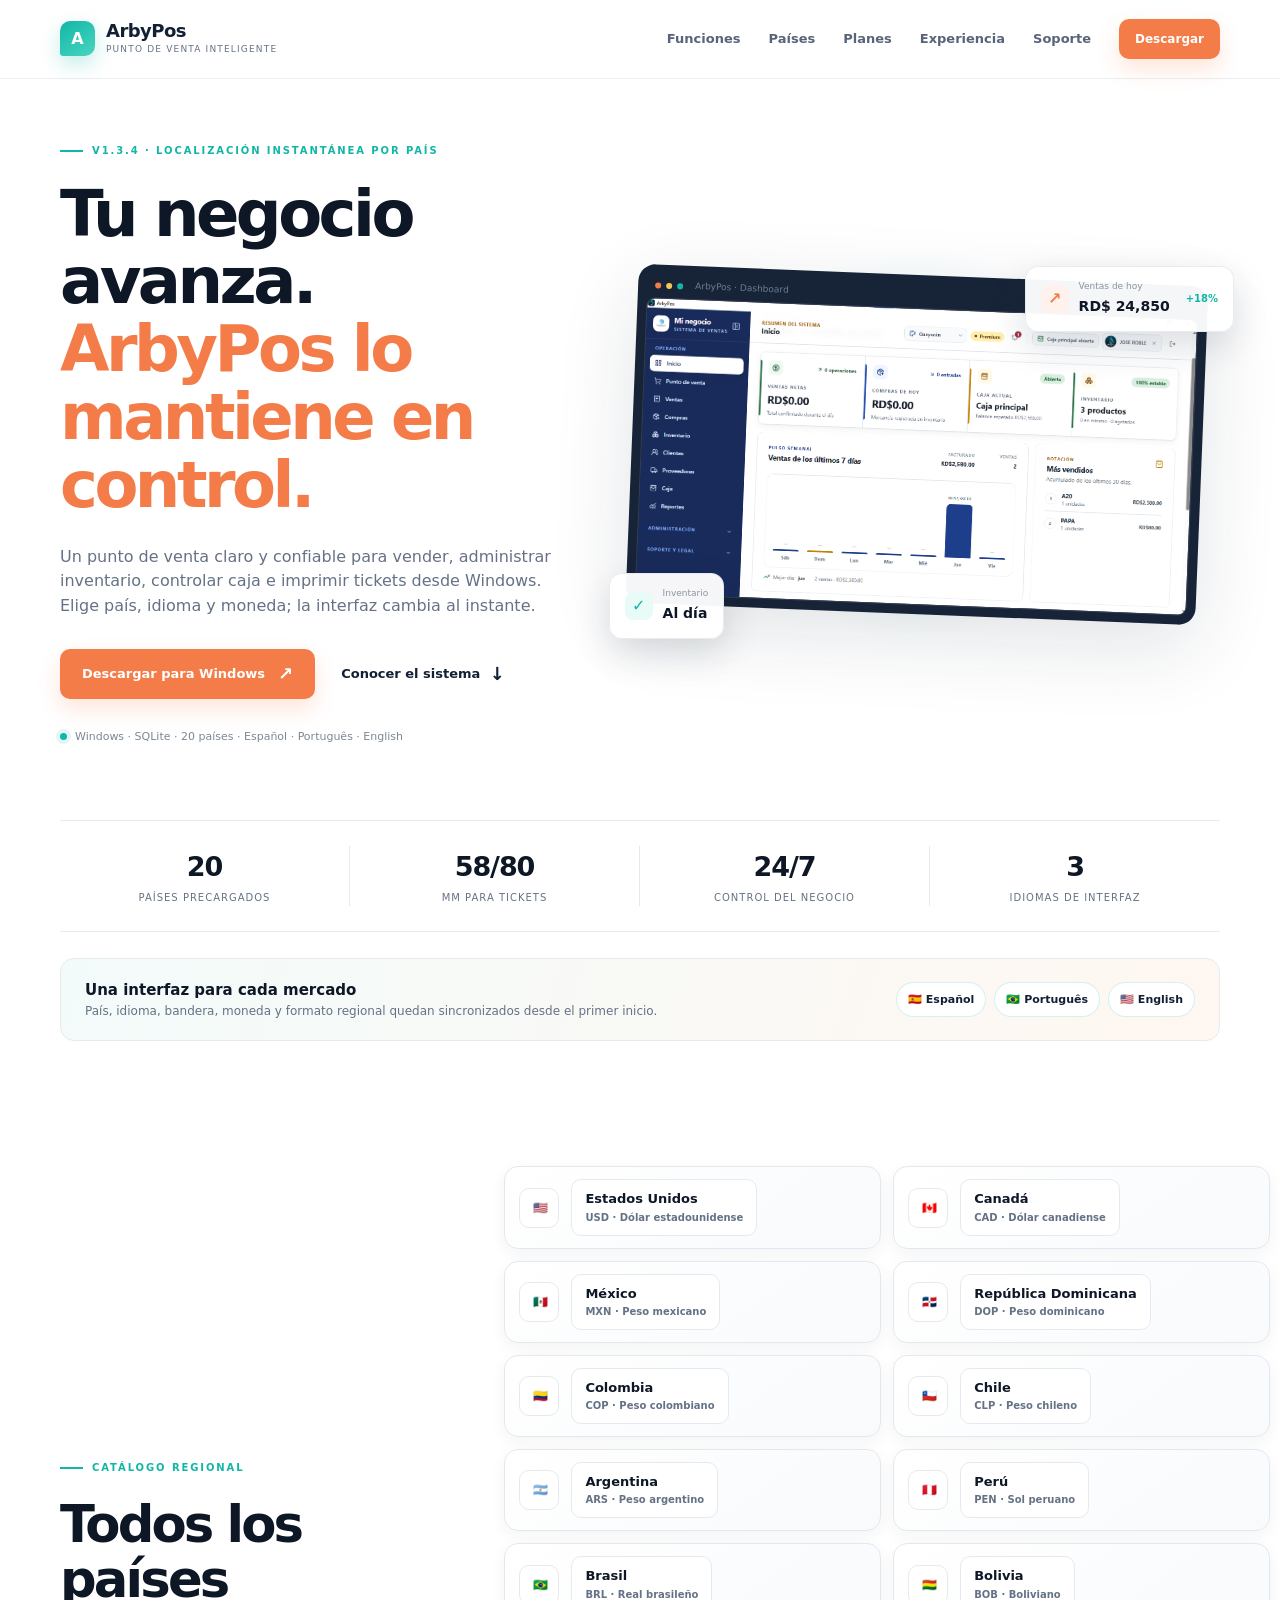
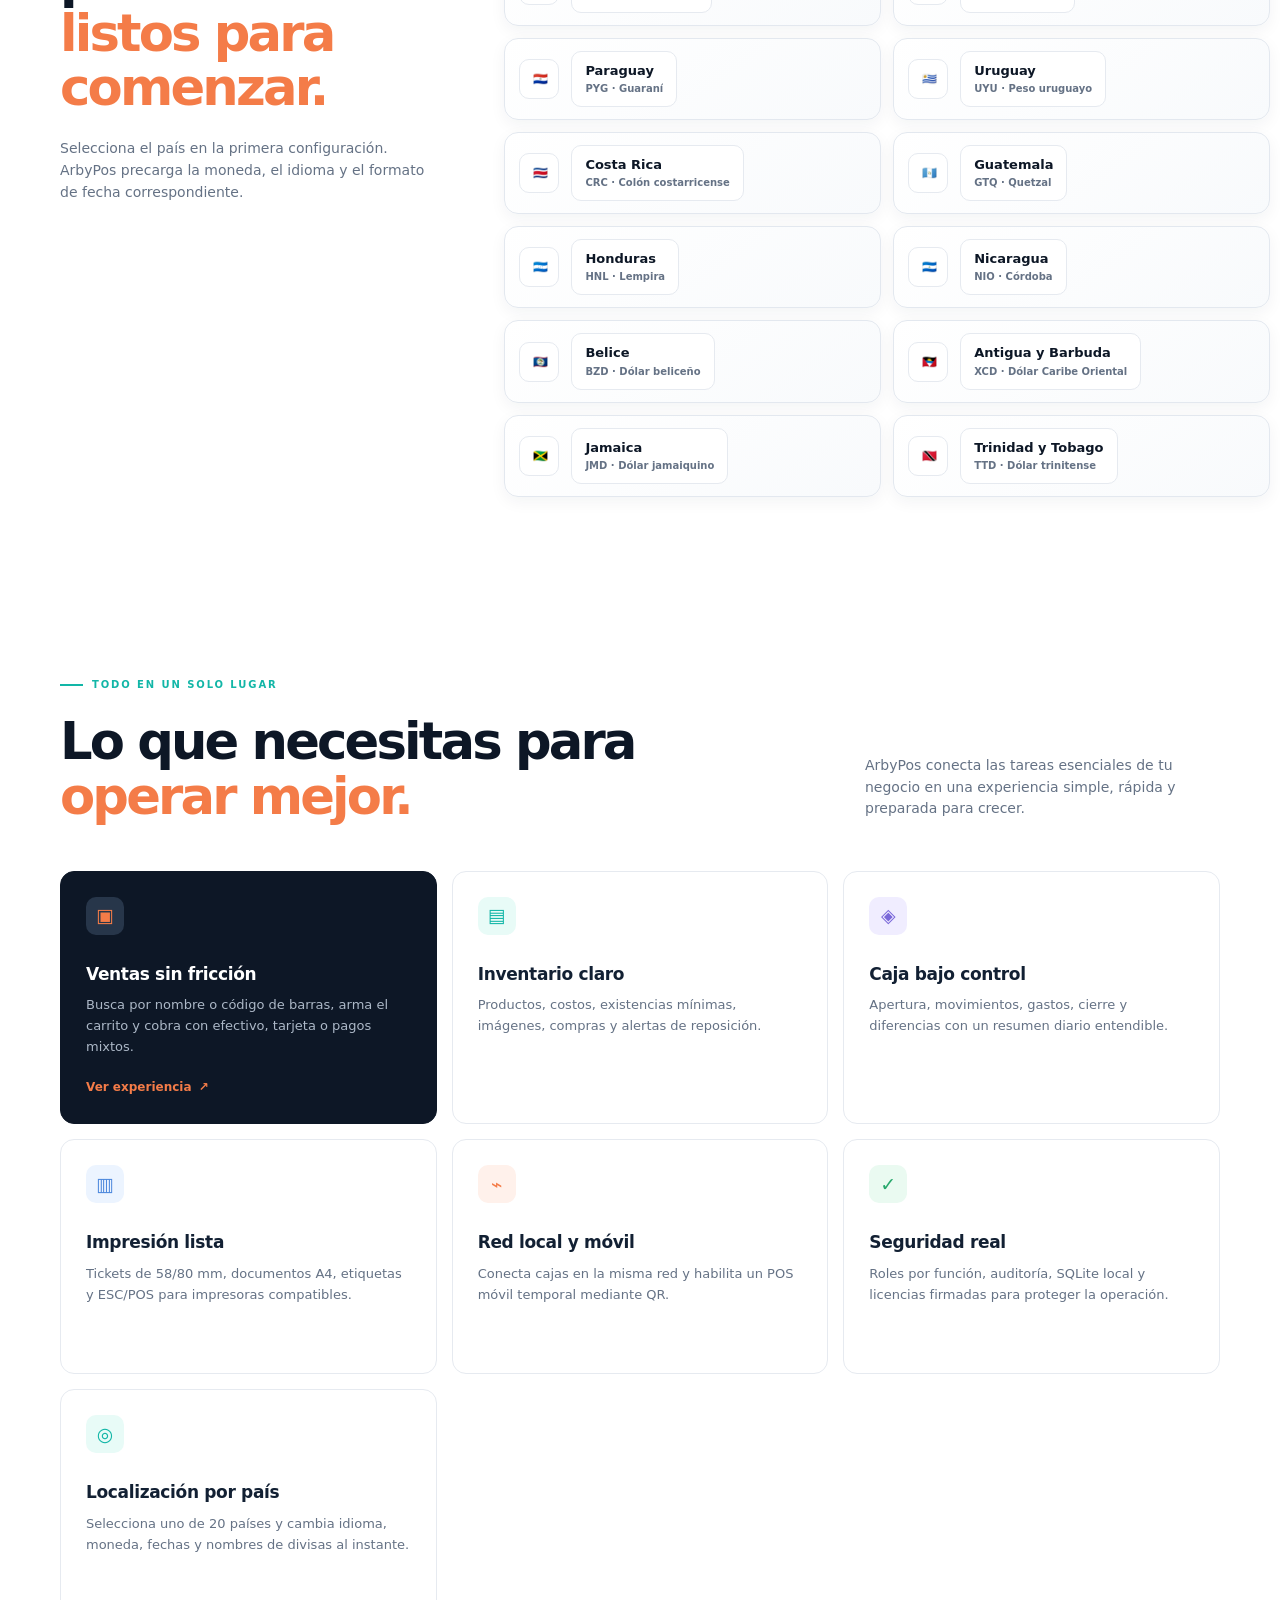
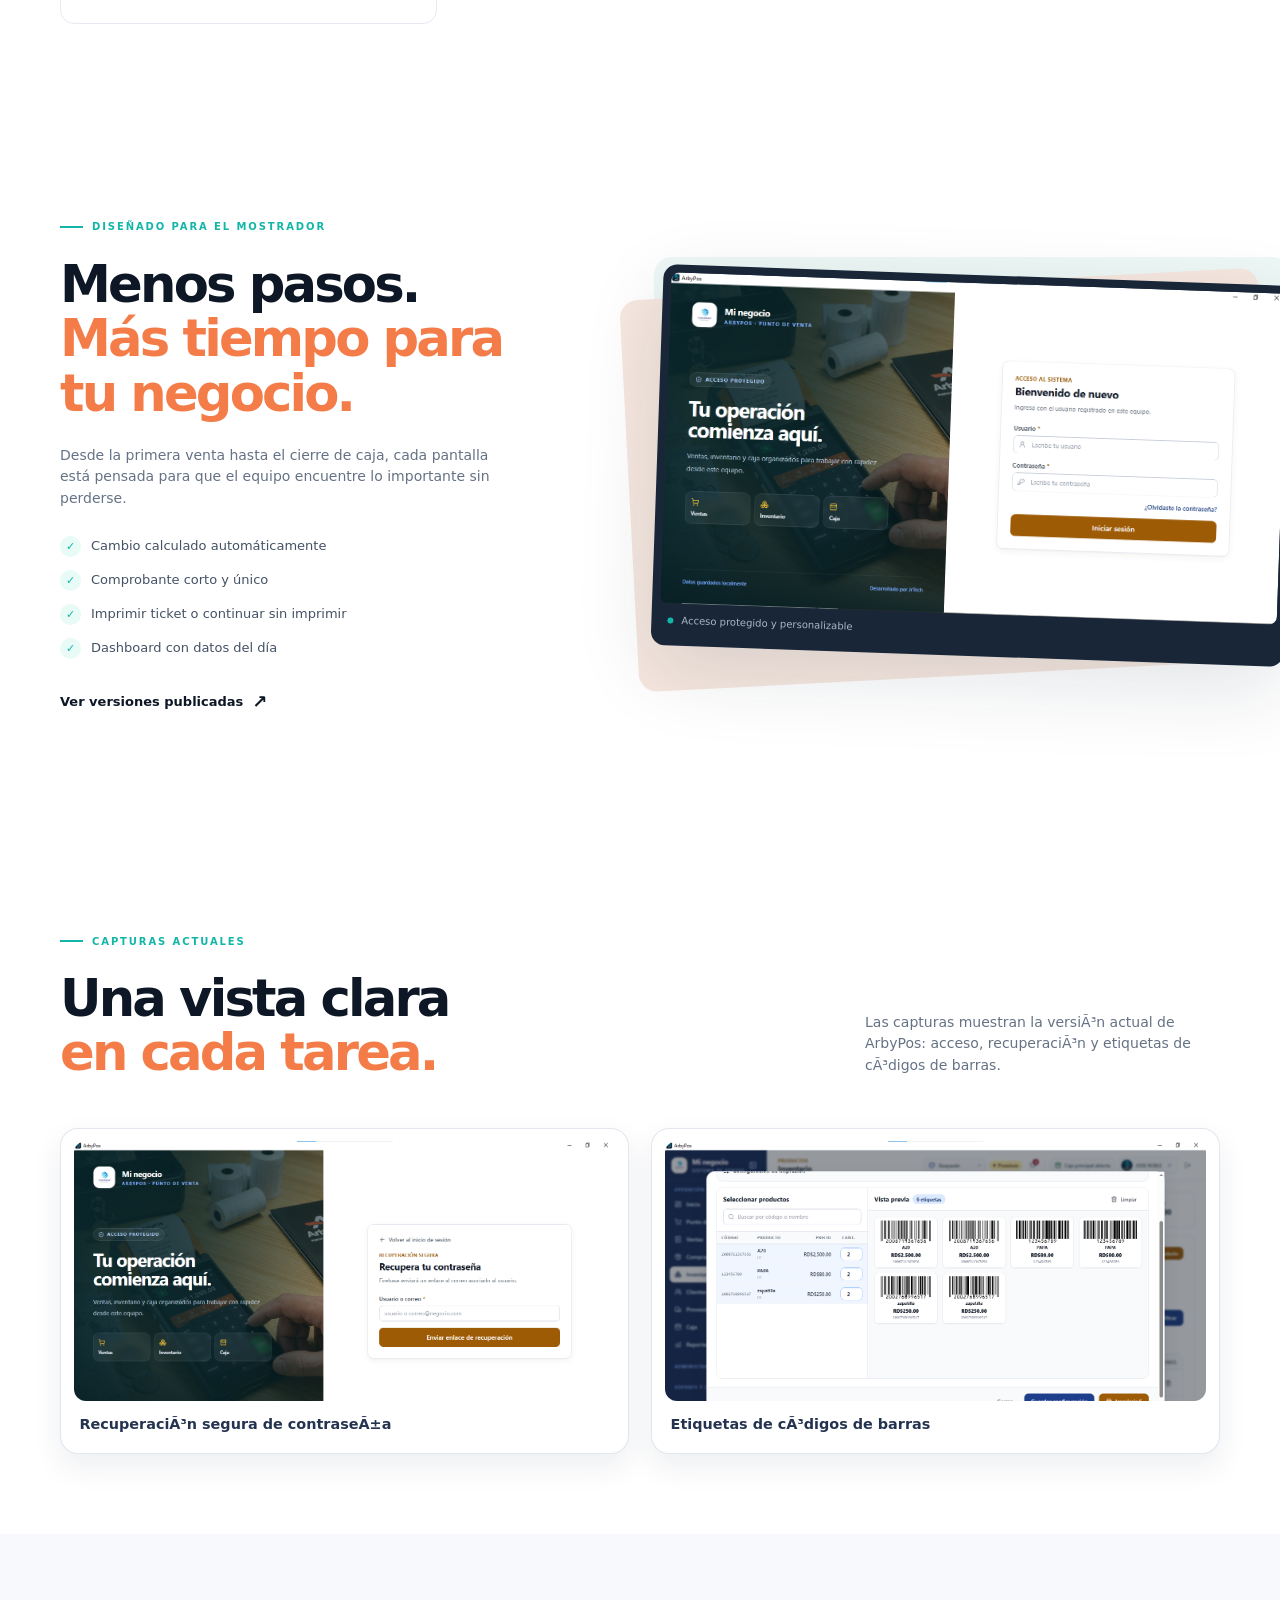
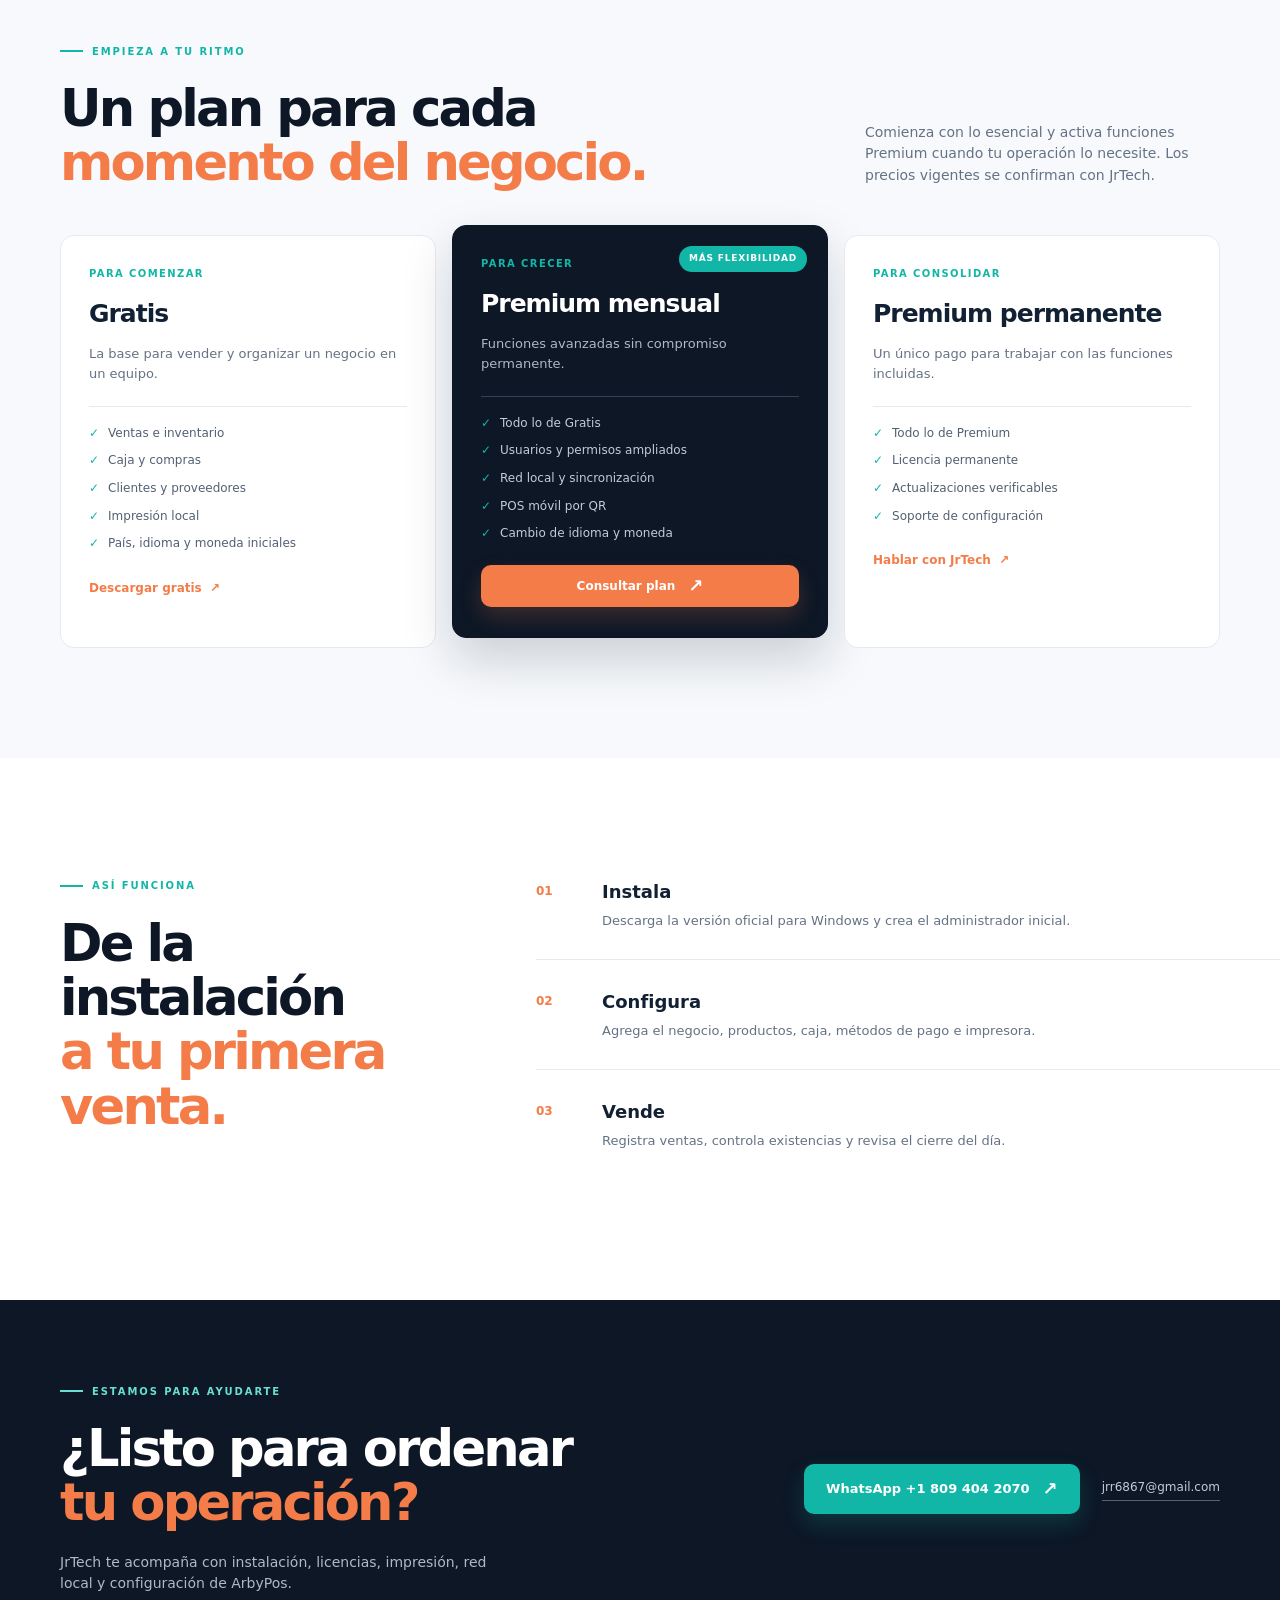
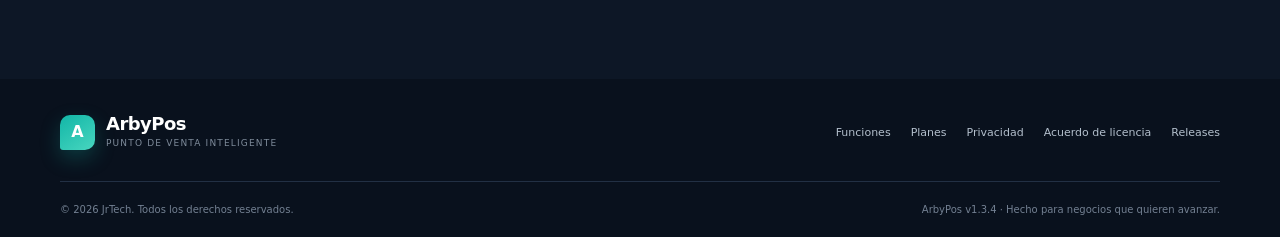
==== commit 5dfc0869: "docs: improve country cards and flags" ====
--- a/index.html
+++ b/index.html
@@ -66,7 +66,28 @@
 
       <section class="countries-section shell" id="paises">
         <div><p class="eyebrow"><span></span> Catálogo regional</p><h2>Todos los países<br /><em>listos para comenzar.</em></h2><p>Selecciona el país en la primera configuración. ArbyPos precarga la moneda, el idioma y el formato de fecha correspondiente.</p></div>
-        <div class="country-grid" aria-label="Países disponibles"><span>🇺🇸 Estados Unidos · USD</span><span>🇨🇦 Canadá · CAD</span><span>🇲🇽 México · MXN</span><span>🇩🇴 República Dominicana · DOP</span><span>🇨🇴 Colombia · COP</span><span>🇨🇱 Chile · CLP</span><span>🇦🇷 Argentina · ARS</span><span>🇵🇪 Perú · PEN</span><span>🇧🇷 Brasil · BRL</span><span>🇧🇴 Bolivia · BOB</span><span>🇵🇾 Paraguay · PYG</span><span>🇺🇾 Uruguay · UYU</span><span>🇨🇷 Costa Rica · CRC</span><span>🇬🇹 Guatemala · GTQ</span><span>🇭🇳 Honduras · HNL</span><span>🇳🇮 Nicaragua · NIO</span><span>🇧🇿 Belice · BZD</span><span>🇦🇬 Antigua y Barbuda · XCD</span><span>🇯🇲 Jamaica · JMD</span><span>🇹🇹 Trinidad y Tobago · TTD</span></div>
+        <div class="country-grid" aria-label="Países disponibles">
+          <span class="country-card"><span class="country-flag">🇺🇸</span><span><strong>Estados Unidos</strong><small>USD · Dólar estadounidense</small></span></span>
+          <span class="country-card"><span class="country-flag">🇨🇦</span><span><strong>Canadá</strong><small>CAD · Dólar canadiense</small></span></span>
+          <span class="country-card"><span class="country-flag">🇲🇽</span><span><strong>México</strong><small>MXN · Peso mexicano</small></span></span>
+          <span class="country-card"><span class="country-flag">🇩🇴</span><span><strong>República Dominicana</strong><small>DOP · Peso dominicano</small></span></span>
+          <span class="country-card"><span class="country-flag">🇨🇴</span><span><strong>Colombia</strong><small>COP · Peso colombiano</small></span></span>
+          <span class="country-card"><span class="country-flag">🇨🇱</span><span><strong>Chile</strong><small>CLP · Peso chileno</small></span></span>
+          <span class="country-card"><span class="country-flag">🇦🇷</span><span><strong>Argentina</strong><small>ARS · Peso argentino</small></span></span>
+          <span class="country-card"><span class="country-flag">🇵🇪</span><span><strong>Perú</strong><small>PEN · Sol peruano</small></span></span>
+          <span class="country-card"><span class="country-flag">🇧🇷</span><span><strong>Brasil</strong><small>BRL · Real brasileño</small></span></span>
+          <span class="country-card"><span class="country-flag">🇧🇴</span><span><strong>Bolivia</strong><small>BOB · Boliviano</small></span></span>
+          <span class="country-card"><span class="country-flag">🇵🇾</span><span><strong>Paraguay</strong><small>PYG · Guaraní</small></span></span>
+          <span class="country-card"><span class="country-flag">🇺🇾</span><span><strong>Uruguay</strong><small>UYU · Peso uruguayo</small></span></span>
+          <span class="country-card"><span class="country-flag">🇨🇷</span><span><strong>Costa Rica</strong><small>CRC · Colón costarricense</small></span></span>
+          <span class="country-card"><span class="country-flag">🇬🇹</span><span><strong>Guatemala</strong><small>GTQ · Quetzal</small></span></span>
+          <span class="country-card"><span class="country-flag">🇭🇳</span><span><strong>Honduras</strong><small>HNL · Lempira</small></span></span>
+          <span class="country-card"><span class="country-flag">🇳🇮</span><span><strong>Nicaragua</strong><small>NIO · Córdoba</small></span></span>
+          <span class="country-card"><span class="country-flag">🇧🇿</span><span><strong>Belice</strong><small>BZD · Dólar beliceño</small></span></span>
+          <span class="country-card"><span class="country-flag">🇦🇬</span><span><strong>Antigua y Barbuda</strong><small>XCD · Dólar Caribe Oriental</small></span></span>
+          <span class="country-card"><span class="country-flag">🇯🇲</span><span><strong>Jamaica</strong><small>JMD · Dólar jamaiquino</small></span></span>
+          <span class="country-card"><span class="country-flag">🇹🇹</span><span><strong>Trinidad y Tobago</strong><small>TTD · Dólar trinitense</small></span></span>
+        </div>
       </section>
 
       <section class="section shell" id="funciones">
--- a/styles.css
+++ b/styles.css
@@ -3,3 +3,4 @@
 :root{--locale-border:rgba(18,182,167,.18)}.locale-strip{display:flex;align-items:center;justify-content:space-between;gap:28px;margin-top:26px;padding:20px 24px;border:1px solid var(--line);border-radius:14px;background:linear-gradient(110deg,#f3fbfa,#fff7f1)}.locale-strip strong{display:block;color:var(--navy);font-size:15px}.locale-strip span{display:block;color:var(--muted);font-size:12px}.locale-pills{display:flex;flex-wrap:wrap;gap:8px}.locale-pills span{display:inline-flex;align-items:center;gap:6px;padding:8px 11px;border:1px solid var(--locale-border);border-radius:999px;background:#fff;color:var(--ink);font-size:11px;font-weight:750;white-space:nowrap}@media(max-width:640px){.locale-strip{align-items:flex-start;flex-direction:column;margin-top:18px;padding:18px}.locale-pills{width:100%}}
 .countries-section{display:grid;grid-template-columns:34% 66%;align-items:center;gap:50px;padding:125px 0 55px}.countries-section h2{font-size:clamp(35px,4vw,52px);line-height:1.06;letter-spacing:-.055em;margin:0;color:var(--navy)}.countries-section>div:first-child>p:last-child{max-width:370px;color:var(--muted);font-size:14px;margin:24px 0 0}.country-grid{display:grid;grid-template-columns:repeat(2,minmax(0,1fr));gap:9px}.country-grid span{padding:11px 13px;border:1px solid var(--line);border-radius:10px;background:#fff;color:#445265;font-size:12px;font-weight:650}.country-grid span:hover{border-color:var(--teal);color:var(--navy);box-shadow:0 7px 18px rgba(15,31,52,.07)}@media(max-width:900px){.countries-section{grid-template-columns:1fr;gap:28px;padding-top:90px}}@media(max-width:640px){.country-grid{grid-template-columns:1fr}}
 .screenshots-section{padding-top:5rem;padding-bottom:5rem}.screenshots-grid{display:grid;grid-template-columns:repeat(2,minmax(0,1fr));gap:1.4rem}.screenshots-grid figure{margin:0;border:1px solid rgba(30,55,98,.12);border-radius:18px;background:#fff;padding:.8rem;box-shadow:0 12px 30px rgba(18,39,77,.08)}.screenshots-grid img{display:block;width:100%;height:260px;object-fit:cover;object-position:top;border-radius:12px}.screenshots-grid figcaption{padding:.75rem .35rem .25rem;color:#24334f;font-size:.9rem;font-weight:700}@media (max-width:700px){.screenshots-grid{grid-template-columns:1fr}.screenshots-grid img{height:220px}}
+.country-grid{grid-template-columns:repeat(2,minmax(0,1fr));gap:12px}.country-card{display:flex;align-items:center;gap:12px;min-height:72px;padding:12px 14px!important;border:1px solid #e3e8ef!important;border-radius:14px!important;background:linear-gradient(145deg,#fff 0%,#f8fafc 100%)!important;box-shadow:0 5px 16px rgba(18,32,51,.05);transition:transform .2s,box-shadow .2s,border-color .2s}.country-card:hover{transform:translateY(-2px);border-color:var(--teal)!important;box-shadow:0 10px 22px rgba(18,32,51,.1)}.country-flag{flex:0 0 40px;width:40px;height:40px;display:grid;place-items:center;border-radius:12px;background:#eef5ff;font-size:26px;line-height:1}.country-card>span:last-child{min-width:0}.country-card strong{display:block;color:var(--navy);font-size:13px;line-height:1.25}.country-card small{display:block;margin-top:4px;color:var(--muted);font-size:10px;line-height:1.2;white-space:nowrap;overflow:hidden;text-overflow:ellipsis}@media(max-width:640px){.country-grid{grid-template-columns:1fr}.country-card{min-height:64px}}
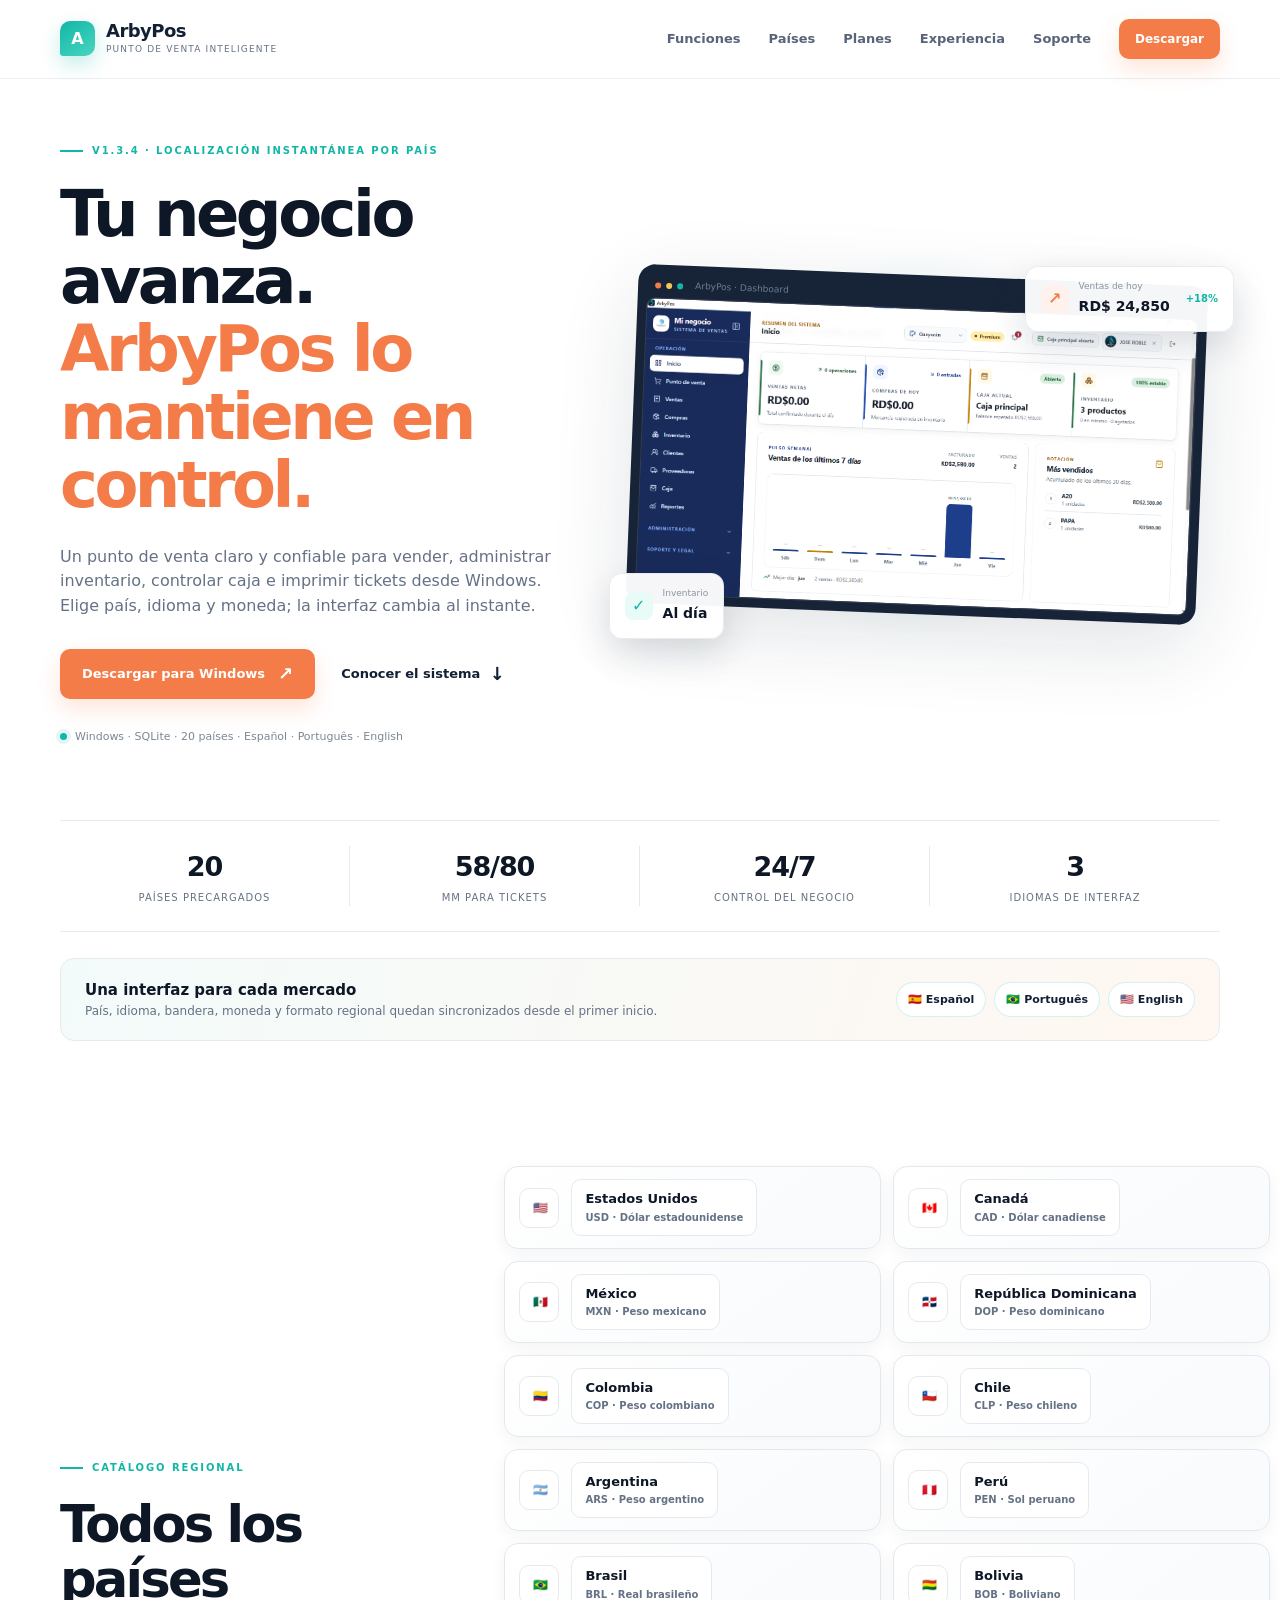
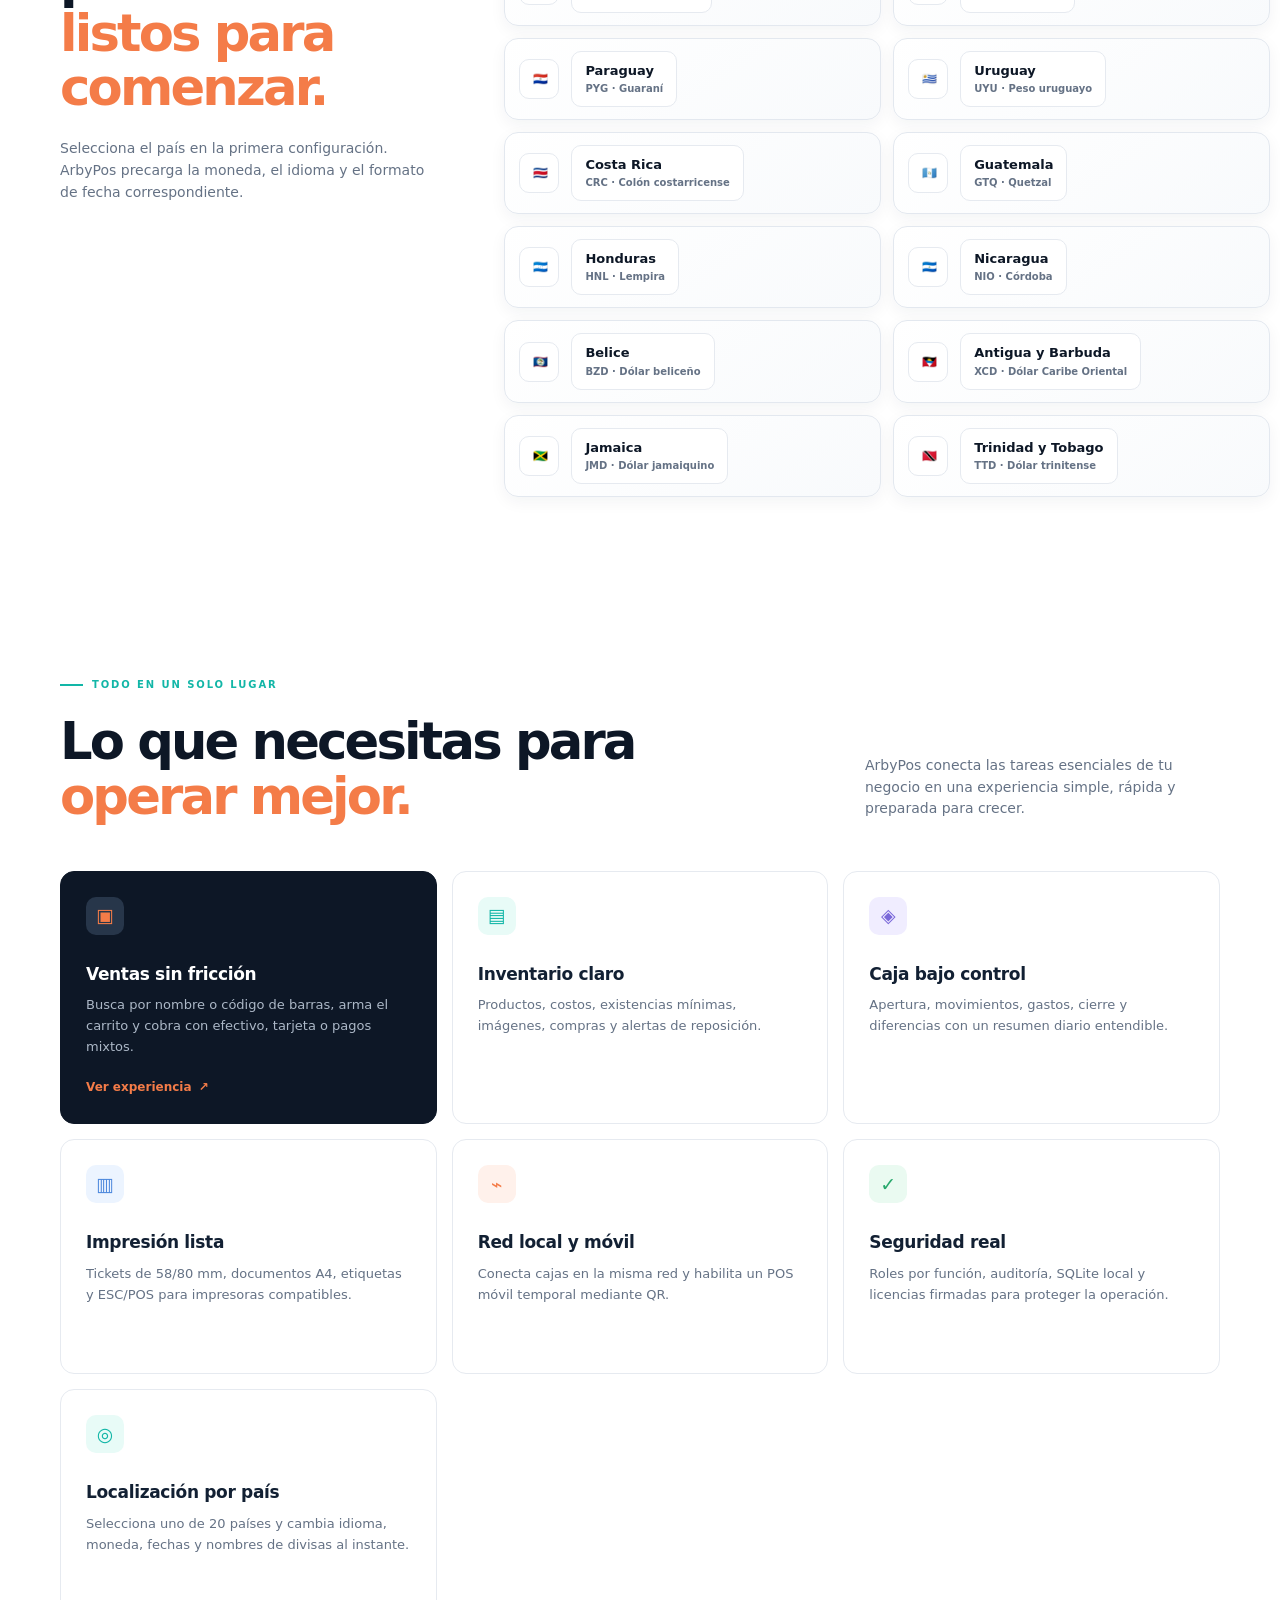
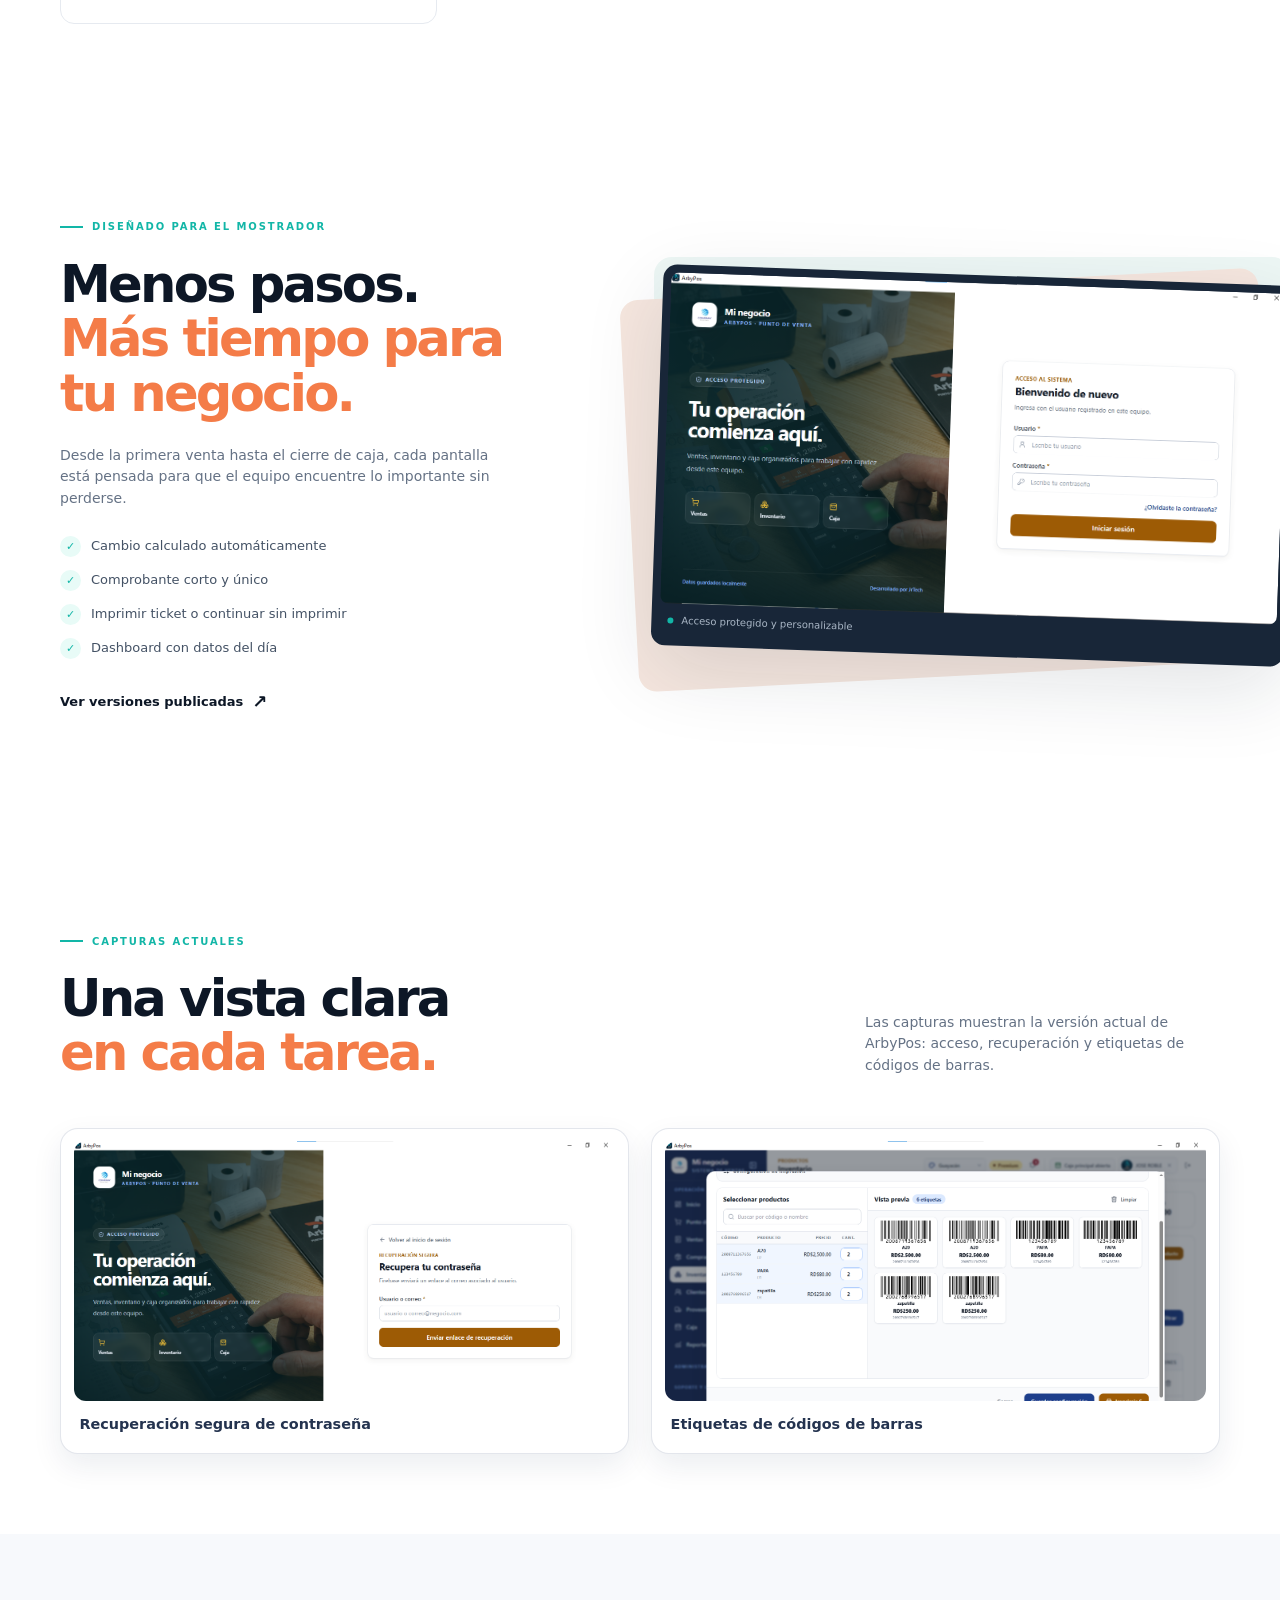
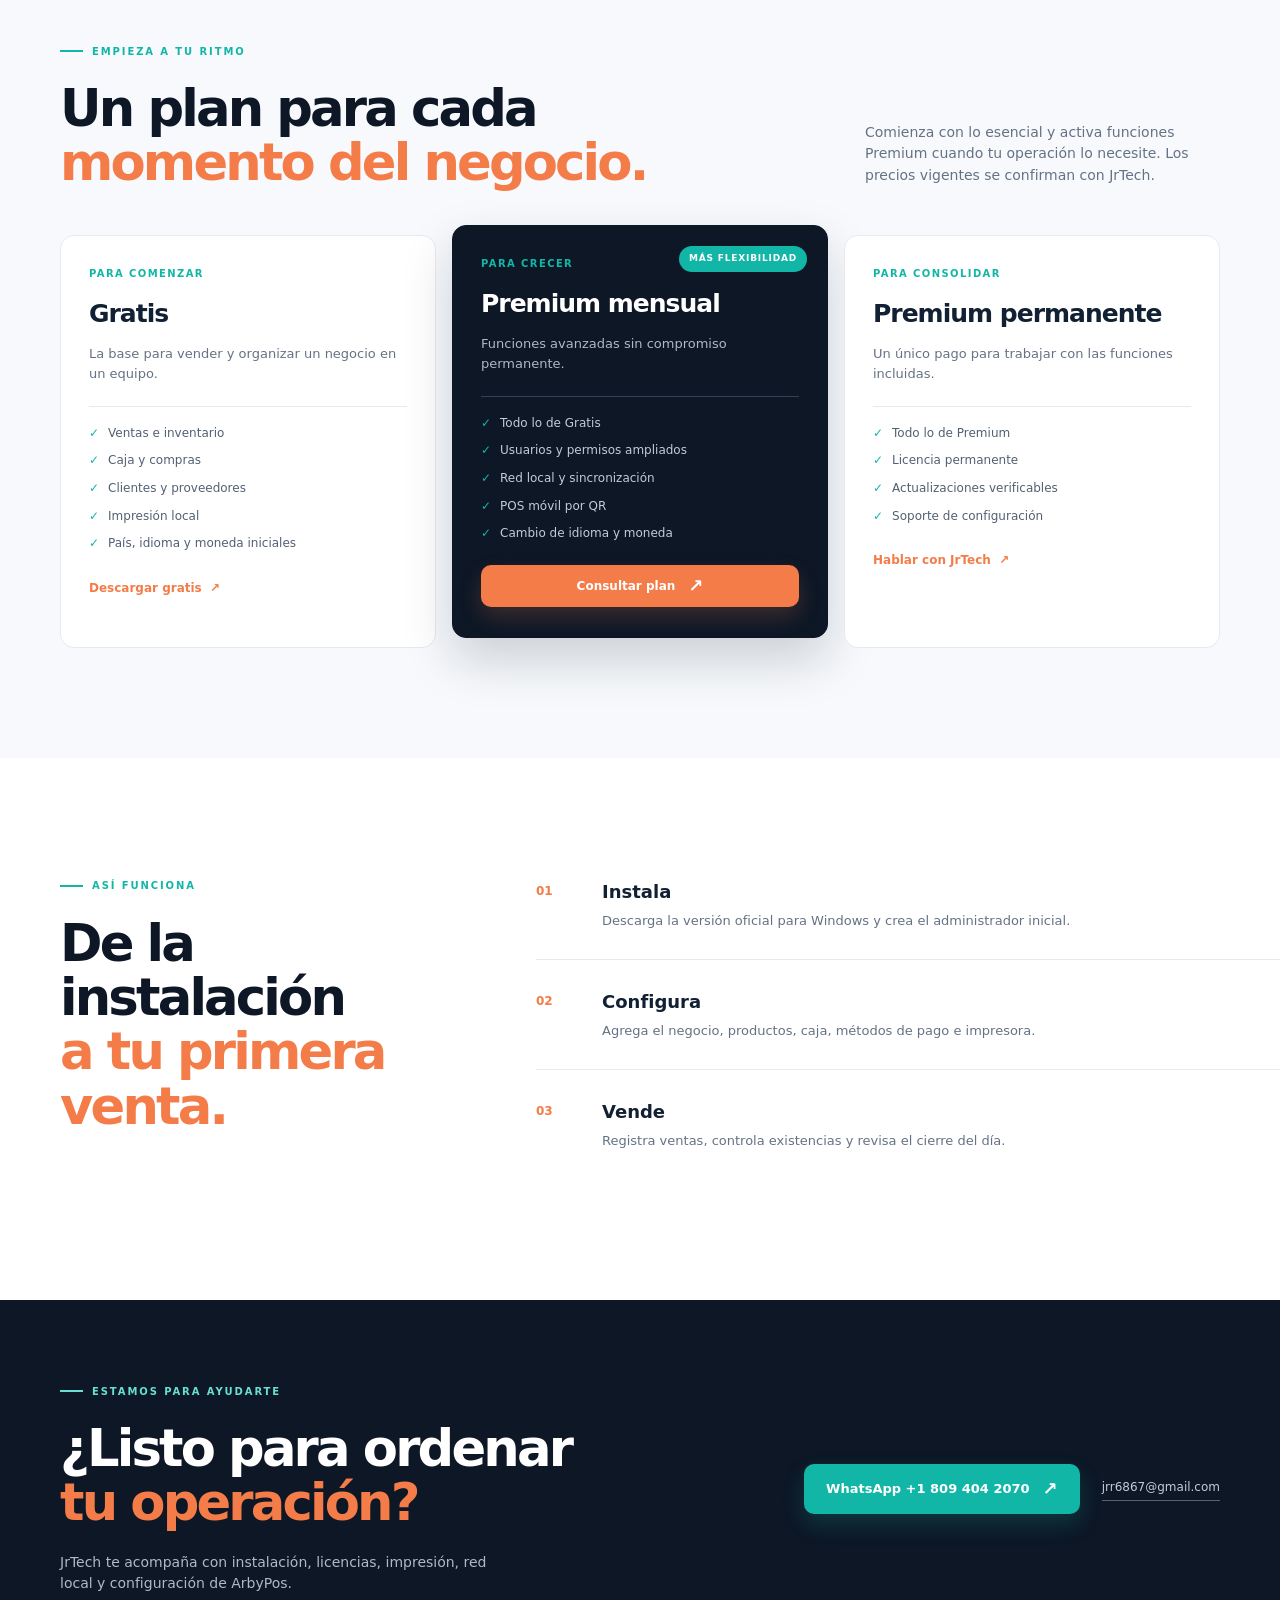
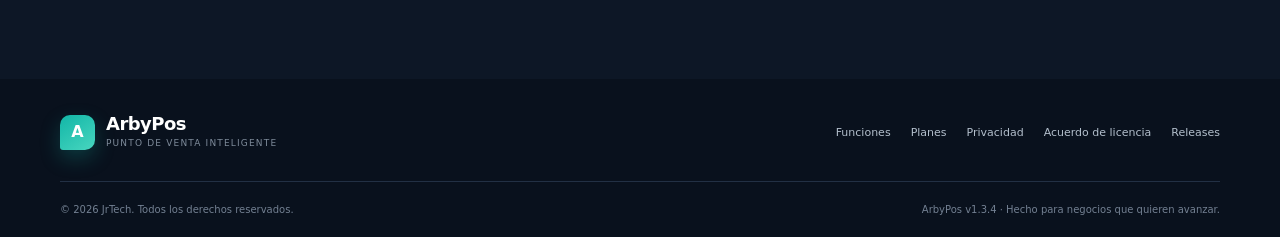
==== commit 01f0cde4: "fix: correct website UTF-8 labels" ====
--- a/index.html
+++ b/index.html
@@ -109,10 +109,10 @@
       </section>
 
       <section class="screenshots-section shell" aria-label="Vistas actuales del sistema">
-        <div class="section-heading"><div><p class="eyebrow"><span></span> Capturas actuales</p><h2>Una vista clara<br /><em>en cada tarea.</em></h2></div><p>Las capturas muestran la versiÃ³n actual de ArbyPos: acceso, recuperaciÃ³n y etiquetas de cÃ³digos de barras.</p></div>
+        <div class="section-heading"><div><p class="eyebrow"><span></span> Capturas actuales</p><h2>Una vista clara<br /><em>en cada tarea.</em></h2></div><p>Las capturas muestran la versión actual de ArbyPos: acceso, recuperación y etiquetas de códigos de barras.</p></div>
         <div class="screenshots-grid">
-          <figure><img src="assets/arbypos-recovery-v133.png" alt="RecuperaciÃ³n de contraseÃ±a de ArbyPos" /><figcaption>RecuperaciÃ³n segura de contraseÃ±a</figcaption></figure>
-          <figure><img src="assets/arbypos-barcodes-v133.png" alt="MÃ³dulo de cÃ³digos de barras de ArbyPos" /><figcaption>Etiquetas de cÃ³digos de barras</figcaption></figure>
+          <figure><img src="assets/arbypos-recovery-v133.png" alt="Recuperación de contraseña de ArbyPos" /><figcaption>Recuperación segura de contraseña</figcaption></figure>
+          <figure><img src="assets/arbypos-barcodes-v133.png" alt="Módulo de códigos de barras de ArbyPos" /><figcaption>Etiquetas de códigos de barras</figcaption></figure>
         </div>
       </section>
 
